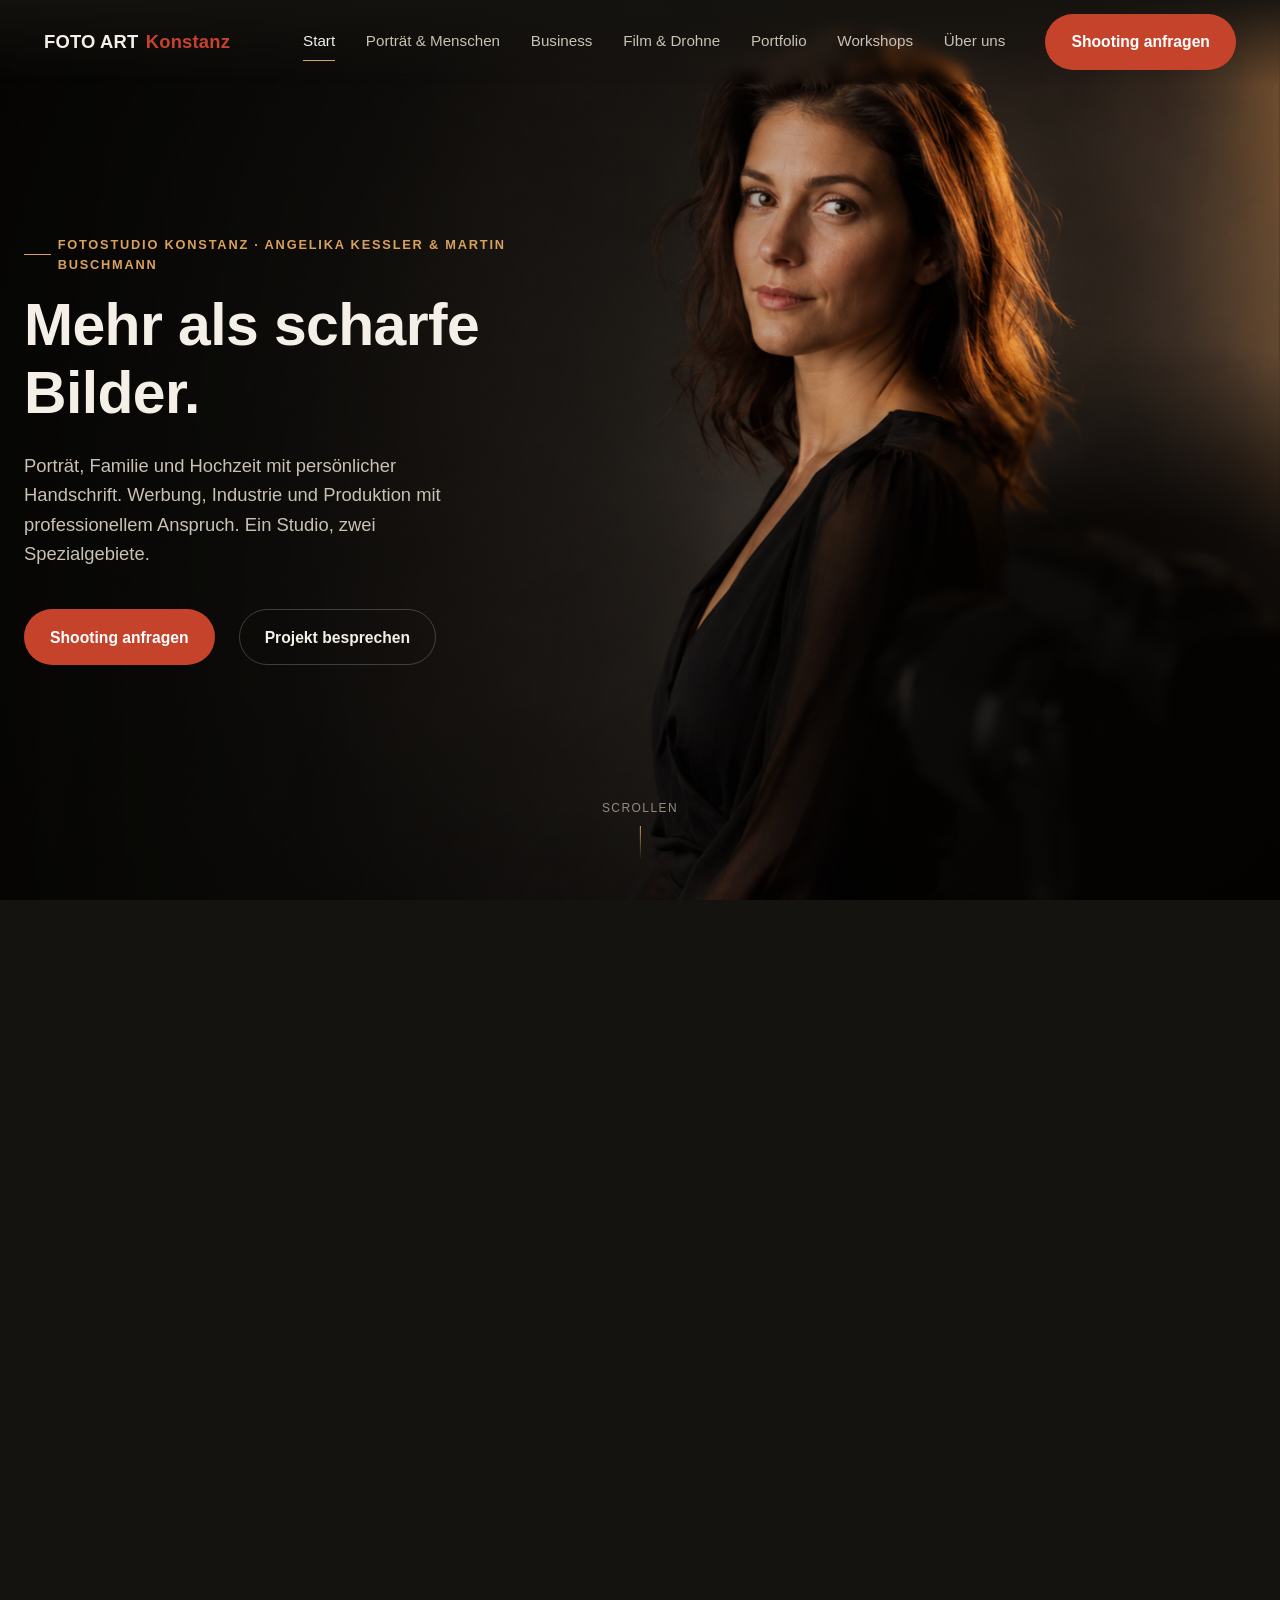
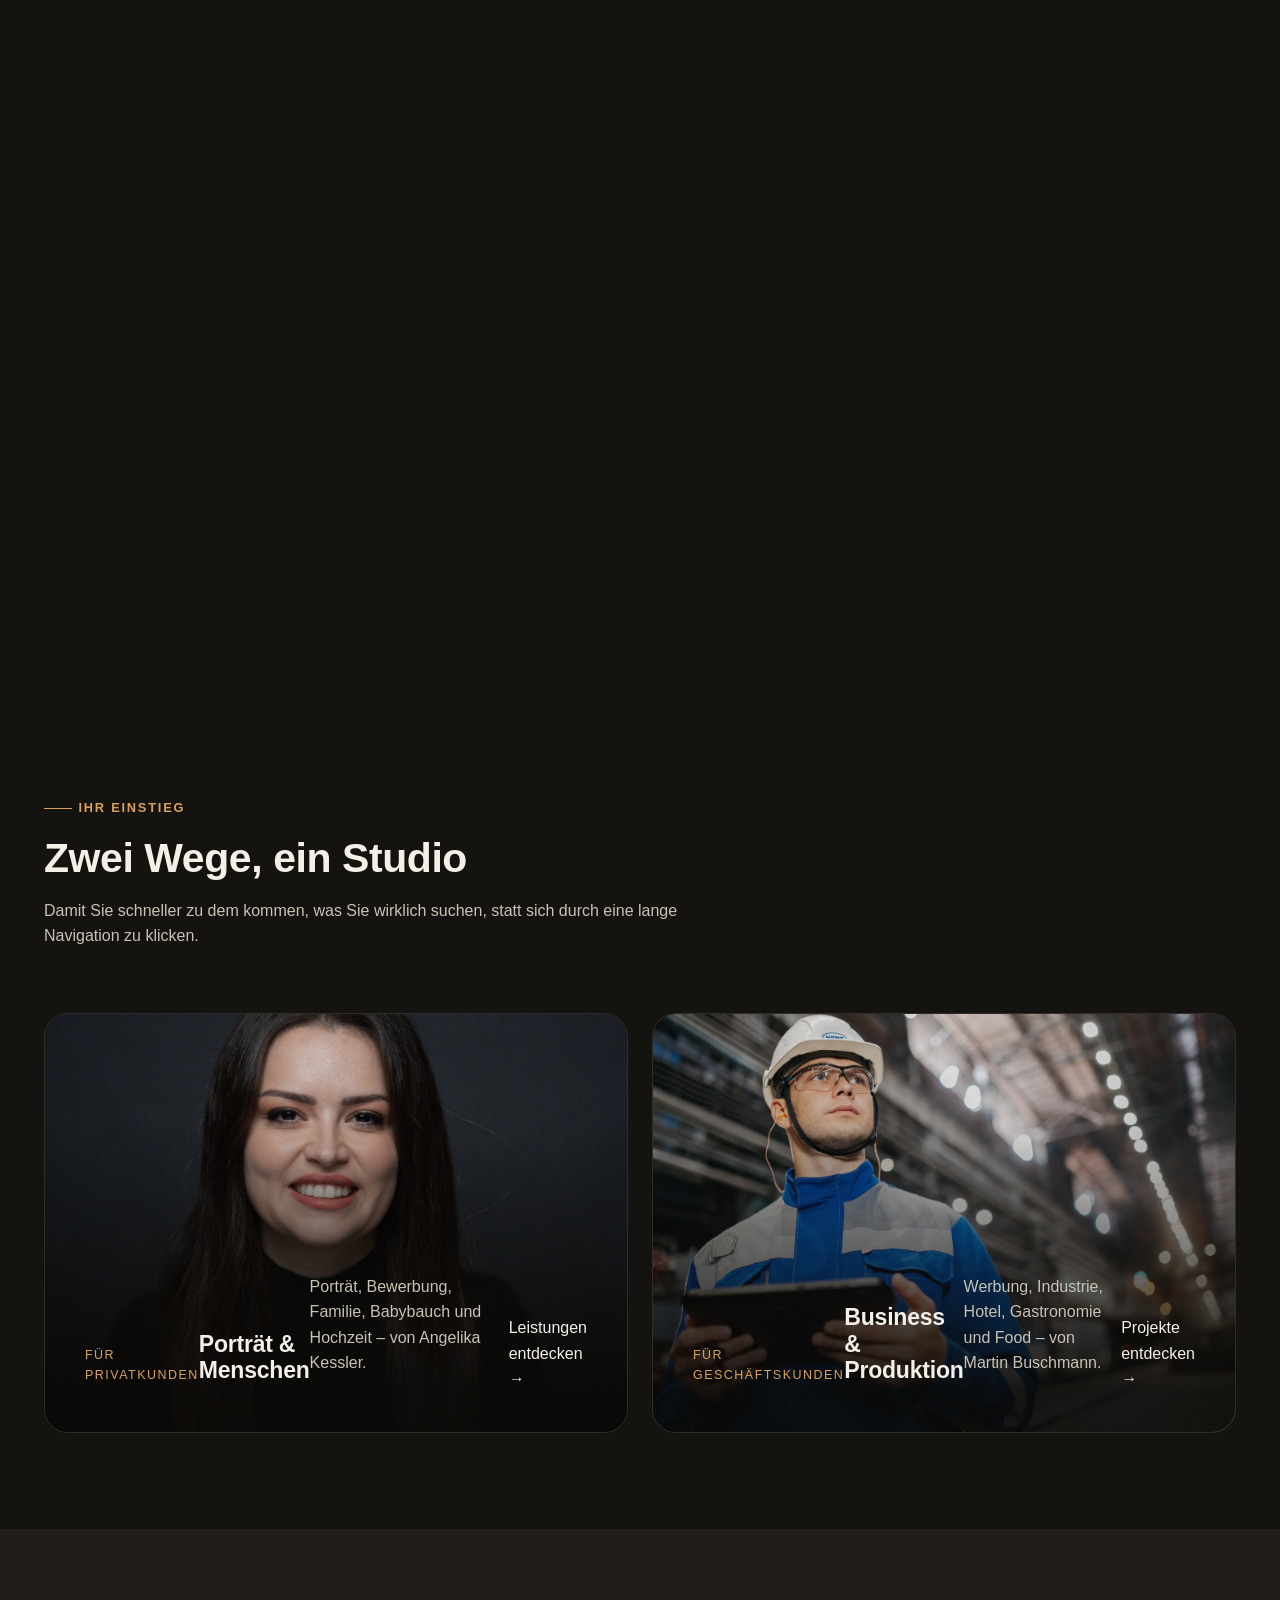
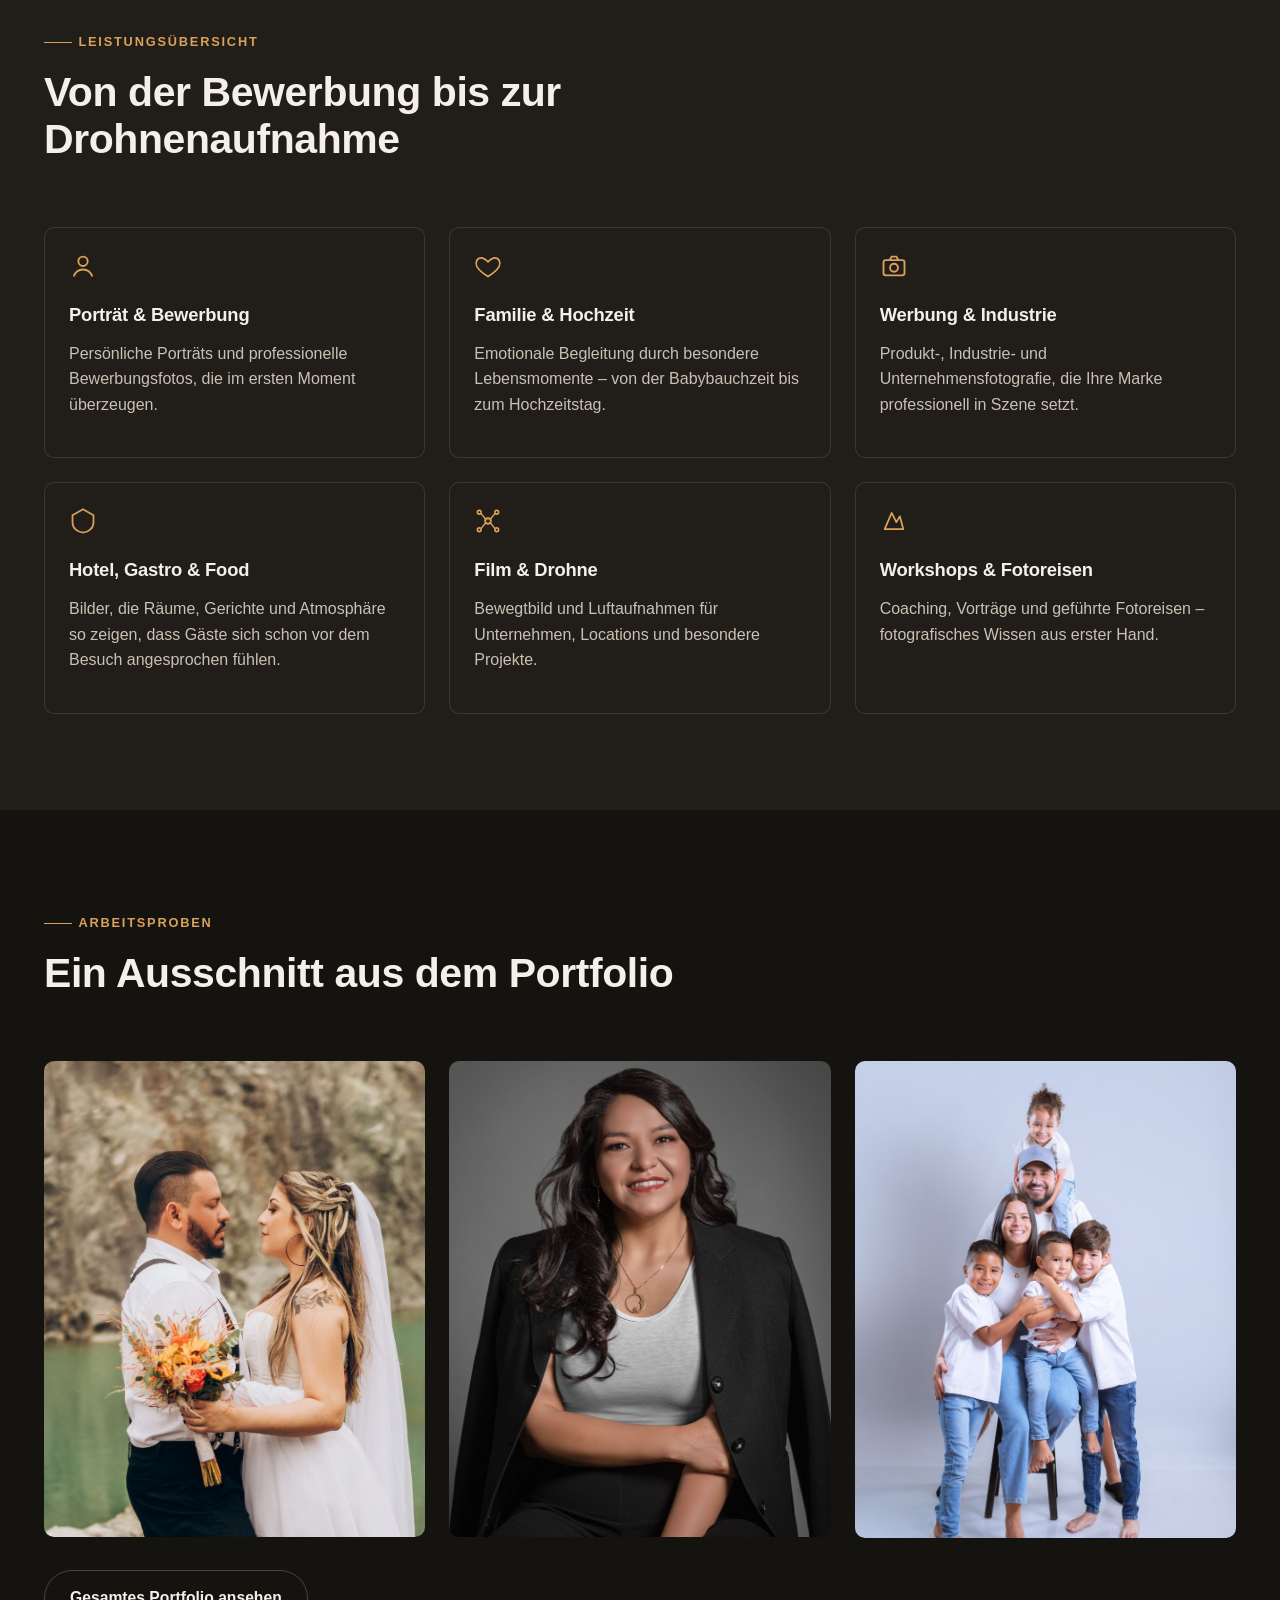
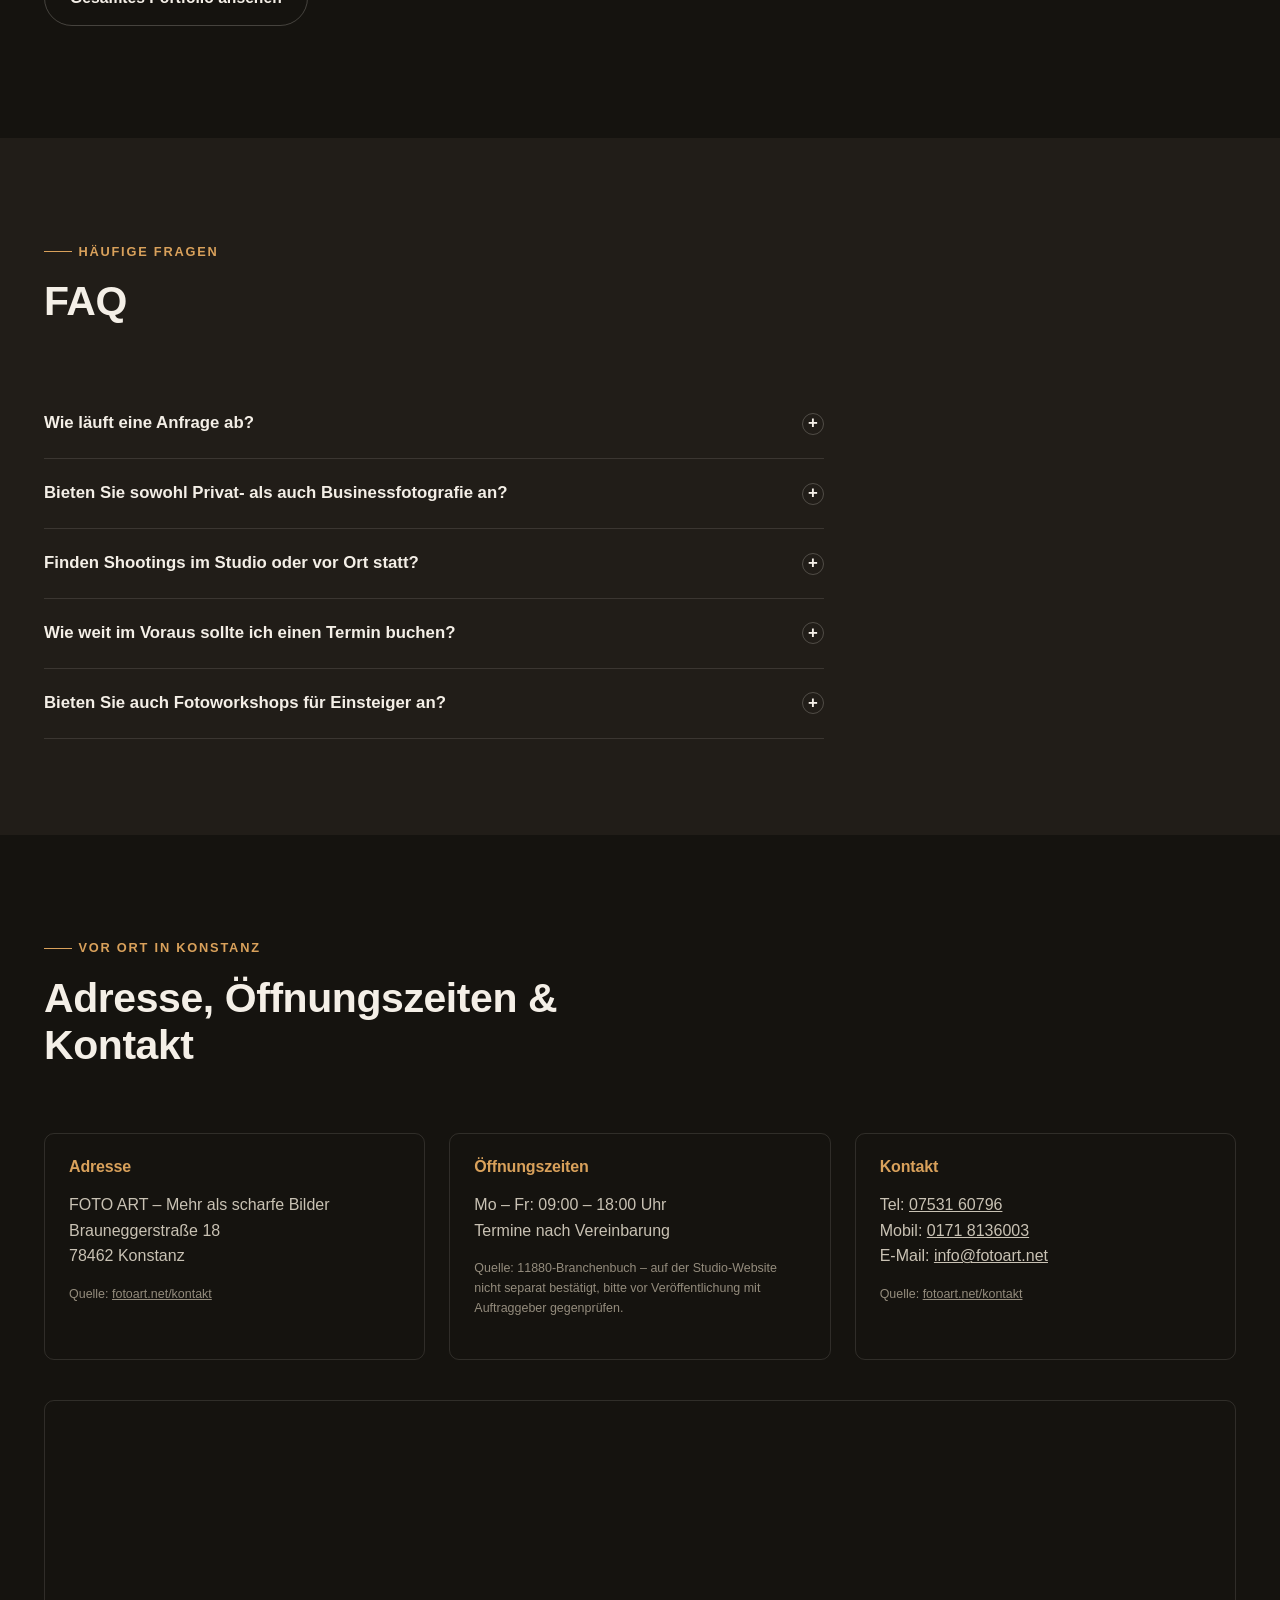
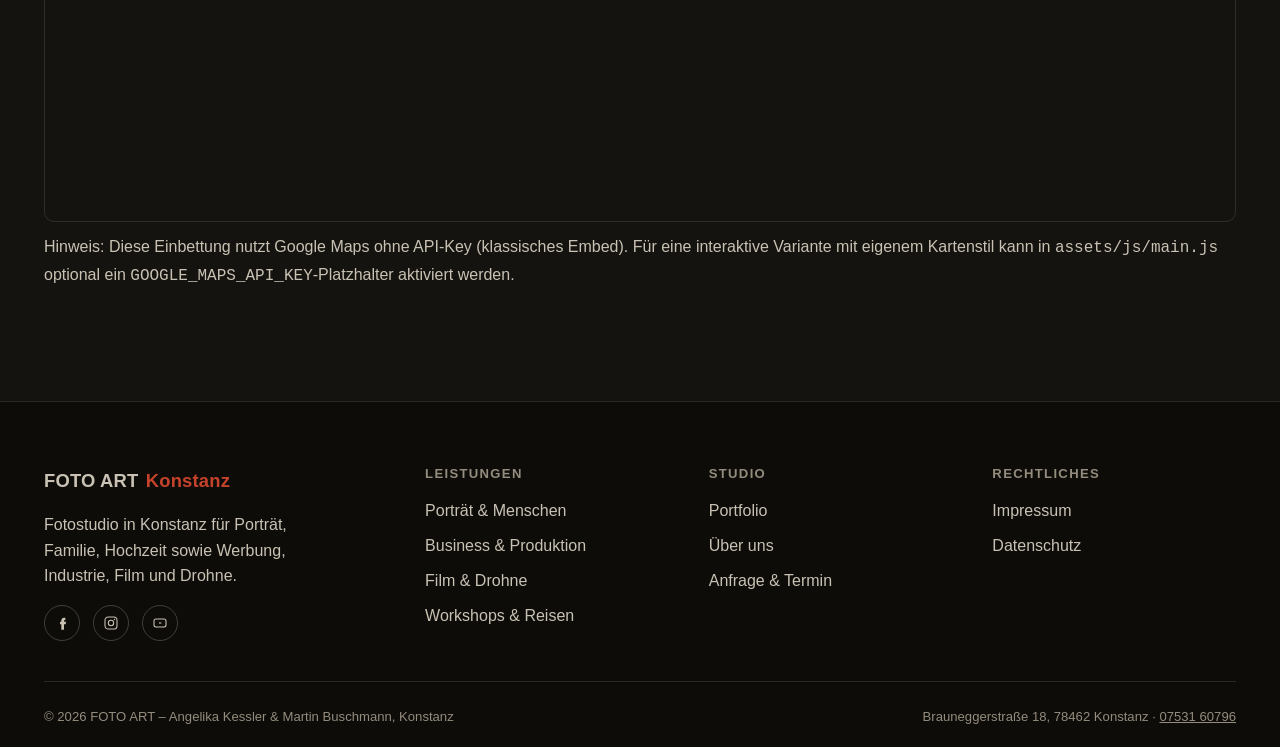
==== index.html @ 79c97d0a "Initial commit: FOTO ART Konstanz website Static site (index + 8 subpages) with an interactive 2.5D " ====
<!doctype html>
<html lang="de" class="no-js">
<head>
<meta charset="utf-8">
<title>FOTO ART Konstanz – Fotostudio für Porträt, Business & Hochzeit | Mehr als scharfe Bilder</title>
<meta name="description" content="Fotostudio in Konstanz: Porträt-, Bewerbungs-, Familien- und Hochzeitsfotografie sowie Werbe-, Industrie- und Foodfotografie, Film & Drohne. Von Angelika Kessler & Martin Buschmann.">
<meta name="viewport" content="width=device-width, initial-scale=1">
<link rel="canonical" href="https://foto-art-konstanz.aurora-innovations.de/">
<meta property="og:type" content="website">
<meta property="og:site_name" content="FOTO ART Konstanz">
<meta property="og:title" content="FOTO ART Konstanz – Mehr als scharfe Bilder">
<meta property="og:description" content="Fotostudio in Konstanz für Porträt, Familie, Hochzeit, Business, Industrie, Film & Drohne.">
<meta property="og:image" content="assets/img/hero-foto-art.png">
<meta property="og:locale" content="de_DE">
<meta name="theme-color" content="#15130f">
<link rel="stylesheet" href="assets/css/styles.css">
<script>
  if (matchMedia("(prefers-reduced-motion: reduce)").matches) {
    document.documentElement.classList.add("reduced-motion");
  }
</script>
</head>
<body>
<a class="skip-link" href="#main">Zum Inhalt springen</a>

<header class="site-header">
  <div class="container">
    <a class="logo" href="index.html" aria-label="FOTO ART Konstanz – Startseite">FOTO ART <span>Konstanz</span></a>
    <nav class="main-nav" id="main-nav" aria-label="Hauptnavigation">
      <ul>
        <li><a href="index.html" aria-current="page">Start</a></li>
        <li><a href="portraet-menschen.html">Porträt & Menschen</a></li>
        <li><a href="business-produktion.html">Business</a></li>
        <li><a href="film-drohne.html">Film & Drohne</a></li>
        <li><a href="portfolio.html">Portfolio</a></li>
        <li><a href="workshops-reisen.html">Workshops</a></li>
        <li><a href="ueber-uns.html">Über uns</a></li>
      </ul>
    </nav>
    <a class="btn btn-primary header-cta" href="anfrage.html">Shooting anfragen</a>
    <button class="nav-toggle" aria-expanded="false" aria-controls="main-nav" aria-label="Menü öffnen/schließen">
      <svg width="20" height="14" viewBox="0 0 20 14" fill="none" aria-hidden="true"><path d="M0 1H20M0 7H20M0 13H20" stroke="currentColor" stroke-width="1.6"/></svg>
    </button>
  </div>
</header>

<main id="main">

  <!-- ============================= HERO ============================= -->
  <div class="hero-wrapper" data-hero>
    <div class="hero-stage">
      <div class="hero-media">
        <div class="hero-media__bg" data-hero-bg role="img" aria-label="Porträtfotografie im Studio: eine Frau im warmen Streiflicht vor dunklem Hintergrund, im Vordergrund eine professionelle Kamera auf einem Kamerakran."></div>
        <div class="hero-media__camera" data-hero-camera aria-hidden="true"></div>
        <div class="hero-media__scrim" aria-hidden="true"></div>
        <div class="hero-media__vignette" aria-hidden="true"></div>
        <div class="hero-media__corner-shade" aria-hidden="true"></div>

        <div class="hero-lens" data-hero-lens aria-hidden="true" role="presentation">
          <div class="hero-lens__backdrop" data-hero-lens-backdrop></div>
          <div class="hero-lens__iris" data-hero-lens-iris></div>
          <div class="hero-lens__ring" data-hero-lens-ring></div>
          <div class="hero-lens__hud" data-hero-lens-hud>
            <svg viewBox="0 0 100 100" preserveAspectRatio="none">
              <path class="bracket" d="M6,18 L6,6 L18,6"/>
              <path class="bracket" d="M82,6 L94,6 L94,18"/>
              <path class="bracket" d="M6,82 L6,94 L18,94"/>
              <path class="bracket" d="M94,82 L94,94 L82,94"/>
              <circle class="crosshair" cx="50" cy="50" r="5"/>
              <path class="crosshair" d="M50,42 L50,46 M50,54 L50,58 M42,50 L46,50 M54,50 L58,50"/>
              <text x="10" y="90">AF · f/2.8 · 1/200s</text>
            </svg>
          </div>
        </div>
      </div>

      <a class="btn btn-ghost hero-skip" href="#leistungen">Animation überspringen</a>

      <div class="hero-content">
        <div class="hero-content__inner" data-hero-content>
          <p class="eyebrow">Fotostudio Konstanz · Angelika Kessler &amp; Martin Buschmann</p>
          <h1>Mehr als scharfe Bilder.</h1>
          <p class="lead">Porträt, Familie und Hochzeit mit persönlicher Handschrift. Werbung, Industrie und Produktion mit professionellem Anspruch. Ein Studio, zwei Spezialgebiete.</p>
          <div class="hero-actions">
            <a class="btn btn-primary" href="anfrage.html?leistung=portraet">Shooting anfragen</a>
            <a class="btn btn-ghost" href="business-produktion.html">Projekt besprechen</a>
          </div>
        </div>
      </div>

      <div class="hero-scroll-cue" data-hero-cue aria-hidden="true">
        <span>Scrollen</span>
        <span class="hero-scroll-cue__line"></span>
      </div>
    </div>
  </div>

  <!-- ======================== PATH SPLIT ======================== -->
  <section id="leistungen" aria-labelledby="leistungen-h">
    <div class="container">
      <div class="section-head">
        <p class="eyebrow">Ihr Einstieg</p>
        <h2 id="leistungen-h">Zwei Wege, ein Studio</h2>
        <p>Damit Sie schneller zu dem kommen, was Sie wirklich suchen, statt sich durch eine lange Navigation zu klicken.</p>
      </div>
      <div class="path-split">
        <a class="path-card" href="portraet-menschen.html">
          <img src="assets/img/portrait-frau.jpg" alt="Nahaufnahme eines professionellen Studioporträts einer Frau" loading="lazy" width="1600" height="1000">
          <span class="path-card__label">Für Privatkunden</span>
          <h3>Porträt &amp; Menschen</h3>
          <p>Porträt, Bewerbung, Familie, Babybauch und Hochzeit – von Angelika Kessler.</p>
          <span class="btn-underline">Leistungen entdecken →</span>
        </a>
        <a class="path-card" href="business-produktion.html">
          <img src="assets/img/industrie.jpg" alt="Industriefotografie: Mitarbeiter mit Tablet in einer Produktionshalle" loading="lazy" width="1600" height="1000">
          <span class="path-card__label">Für Geschäftskunden</span>
          <h3>Business &amp; Produktion</h3>
          <p>Werbung, Industrie, Hotel, Gastronomie und Food – von Martin Buschmann.</p>
          <span class="btn-underline">Projekte entdecken →</span>
        </a>
      </div>
    </div>
  </section>

  <!-- ======================== LEISTUNGEN GRID ======================== -->
  <section class="section-alt" aria-labelledby="uebersicht-h">
    <div class="container">
      <div class="section-head">
        <p class="eyebrow">Leistungsübersicht</p>
        <h2 id="uebersicht-h">Von der Bewerbung bis zur Drohnenaufnahme</h2>
      </div>
      <div class="grid-3">
        <article class="service-card">
          <div class="icon" aria-hidden="true">
            <svg width="28" height="28" viewBox="0 0 24 24" fill="none"><circle cx="12" cy="8" r="4" stroke="currentColor" stroke-width="1.6"/><path d="M4 21c1.5-4 4.5-6 8-6s6.5 2 8 6" stroke="currentColor" stroke-width="1.6"/></svg>
          </div>
          <h3>Porträt &amp; Bewerbung</h3>
          <p>Persönliche Porträts und professionelle Bewerbungsfotos, die im ersten Moment überzeugen.</p>
        </article>
        <article class="service-card">
          <div class="icon" aria-hidden="true">
            <svg width="28" height="28" viewBox="0 0 24 24" fill="none"><path d="M12 21s-7-4.35-9.5-8.5C.7 8.6 2.8 5 6.2 5c2 0 3.3 1 5.8 3.4C14.5 6 15.8 5 17.8 5c3.4 0 5.5 3.6 3.7 7.5C19 16.65 12 21 12 21Z" stroke="currentColor" stroke-width="1.5"/></svg>
          </div>
          <h3>Familie &amp; Hochzeit</h3>
          <p>Emotionale Begleitung durch besondere Lebensmomente – von der Babybauchzeit bis zum Hochzeitstag.</p>
        </article>
        <article class="service-card">
          <div class="icon" aria-hidden="true">
            <svg width="28" height="28" viewBox="0 0 24 24" fill="none"><rect x="3" y="7" width="18" height="13" rx="2" stroke="currentColor" stroke-width="1.6"/><path d="M8 7 10 4h4l2 3" stroke="currentColor" stroke-width="1.6"/><circle cx="12" cy="13.5" r="3.4" stroke="currentColor" stroke-width="1.6"/></svg>
          </div>
          <h3>Werbung &amp; Industrie</h3>
          <p>Produkt-, Industrie- und Unternehmensfotografie, die Ihre Marke professionell in Szene setzt.</p>
        </article>
        <article class="service-card">
          <div class="icon" aria-hidden="true">
            <svg width="28" height="28" viewBox="0 0 24 24" fill="none"><path d="M12 2 3 7v6c0 5 4 8.5 9 9 5-.5 9-4 9-9V7l-9-5Z" stroke="currentColor" stroke-width="1.5"/></svg>
          </div>
          <h3>Hotel, Gastro &amp; Food</h3>
          <p>Bilder, die Räume, Gerichte und Atmosphäre so zeigen, dass Gäste sich schon vor dem Besuch angesprochen fühlen.</p>
        </article>
        <article class="service-card">
          <div class="icon" aria-hidden="true">
            <svg width="28" height="28" viewBox="0 0 24 24" fill="none"><circle cx="12" cy="12" r="2.4" stroke="currentColor" stroke-width="1.6"/><circle cx="4.5" cy="4.5" r="1.6" stroke="currentColor" stroke-width="1.4"/><circle cx="19.5" cy="4.5" r="1.6" stroke="currentColor" stroke-width="1.4"/><circle cx="4.5" cy="19.5" r="1.6" stroke="currentColor" stroke-width="1.4"/><circle cx="19.5" cy="19.5" r="1.6" stroke="currentColor" stroke-width="1.4"/><path d="M6 5.5 10 10.5M18 5.5 14 10.5M6 18.5 10 13.5M18 18.5 14 13.5" stroke="currentColor" stroke-width="1.2"/></svg>
          </div>
          <h3>Film &amp; Drohne</h3>
          <p>Bewegtbild und Luftaufnahmen für Unternehmen, Locations und besondere Projekte.</p>
        </article>
        <article class="service-card">
          <div class="icon" aria-hidden="true">
            <svg width="28" height="28" viewBox="0 0 24 24" fill="none"><path d="M4 19 10 5l4 8 3-5 3 11H4Z" stroke="currentColor" stroke-width="1.5" stroke-linejoin="round"/></svg>
          </div>
          <h3>Workshops &amp; Fotoreisen</h3>
          <p>Coaching, Vorträge und geführte Fotoreisen – fotografisches Wissen aus erster Hand.</p>
        </article>
      </div>
    </div>
  </section>

  <!-- ======================== PORTFOLIO TEASER ======================== -->
  <section aria-labelledby="portfolio-h">
    <div class="container">
      <div class="section-head">
        <p class="eyebrow">Arbeitsproben</p>
        <h2 id="portfolio-h">Ein Ausschnitt aus dem Portfolio</h2>
      </div>
      <div class="grid-3">
        <div class="media-frame"><img src="assets/img/hochzeit-bodensee.jpg" alt="Brautpaar in inniger Umarmung am Bodenseeufer" loading="lazy" width="1200" height="1500"></div>
        <div class="media-frame"><img src="assets/img/business-portrait.jpg" alt="Professionelles Business-Porträt einer lächelnden Frau" loading="lazy" width="1200" height="1500"></div>
        <div class="media-frame"><img src="assets/img/familie-studio.jpg" alt="Familienporträt mit sechs Personen im Fotostudio" loading="lazy" width="1200" height="1500"></div>
      </div>
      <p style="margin-top:2rem"><a class="btn btn-ghost" href="portfolio.html">Gesamtes Portfolio ansehen</a></p>
    </div>
  </section>

  <!-- ======================== FAQ ======================== -->
  <section class="section-alt" aria-labelledby="faq-h">
    <div class="container">
      <div class="section-head">
        <p class="eyebrow">Häufige Fragen</p>
        <h2 id="faq-h">FAQ</h2>
      </div>
      <div class="faq">
        <details>
          <summary>Wie läuft eine Anfrage ab?<span class="plus" aria-hidden="true">+</span></summary>
          <div class="faq-answer"><p>Sie senden uns über das <a href="anfrage.html">Anfrageformular</a> Leistungsart, Wunschtermin und Projektumfang. Wir melden uns anschließend telefonisch oder per E-Mail zur Terminabstimmung zurück.</p></div>
        </details>
        <details>
          <summary>Bieten Sie sowohl Privat- als auch Businessfotografie an?<span class="plus" aria-hidden="true">+</span></summary>
          <div class="faq-answer"><p>Ja. Angelika Kessler betreut Porträt-, Bewerbungs-, Familien- und Hochzeitsfotografie, Martin Buschmann Werbung, Industrie, Film, Drohne, Coaching und Fotoreisen.</p></div>
        </details>
        <details>
          <summary>Finden Shootings im Studio oder vor Ort statt?<span class="plus" aria-hidden="true">+</span></summary>
          <div class="faq-answer"><p>Beides ist möglich: im Fotostudio in der Konstanzer Altstadt oder – insbesondere bei Business-, Hotel-, Gastronomie- und Drohnenprojekten – direkt bei Ihnen vor Ort.</p></div>
        </details>
        <details>
          <summary>Wie weit im Voraus sollte ich einen Termin buchen?<span class="plus" aria-hidden="true">+</span></summary>
          <div class="faq-answer"><p>Das hängt von Leistungsart und Saison ab. Nutzen Sie am besten frühzeitig das Anfrageformular – die konkrete Terminverfügbarkeit klären wir direkt mit Ihnen.</p></div>
        </details>
        <details>
          <summary>Bieten Sie auch Fotoworkshops für Einsteiger an?<span class="plus" aria-hidden="true">+</span></summary>
          <div class="faq-answer"><p>Ja, neben Auftragsfotografie bieten wir Workshops, Coaching, Vorträge und Fotoreisen an. Details finden Sie auf der <a href="workshops-reisen.html">Workshops-&-Reisen-Seite</a>.</p></div>
        </details>
      </div>
    </div>
  </section>

  <!-- ======================== INFO / KONTAKT / KARTE ======================== -->
  <section aria-labelledby="kontakt-h">
    <div class="container">
      <div class="section-head">
        <p class="eyebrow">Vor Ort in Konstanz</p>
        <h2 id="kontakt-h">Adresse, Öffnungszeiten &amp; Kontakt</h2>
      </div>
      <div class="info-strip">
        <div class="info-card">
          <h3>Adresse</h3>
          <p class="mt-0">FOTO ART – Mehr als scharfe Bilder<br>Brauneggerstraße 18<br>78462 Konstanz</p>
          <p class="source-note">Quelle: <a href="https://www.fotoart.net/kontakt-fotoart.html">fotoart.net/kontakt</a></p>
        </div>
        <div class="info-card">
          <h3>Öffnungszeiten</h3>
          <p class="mt-0">Mo – Fr: 09:00 – 18:00 Uhr<br>Termine nach Vereinbarung</p>
          <p class="source-note">Quelle: 11880-Branchenbuch – auf der Studio-Website nicht separat bestätigt, bitte vor Veröffentlichung mit Auftraggeber gegenprüfen.</p>
        </div>
        <div class="info-card">
          <h3>Kontakt</h3>
          <p class="mt-0">Tel: <a href="tel:+497531608796">07531 60796</a><br>Mobil: <a href="tel:+491718136003">0171 8136003</a><br>E-Mail: <a href="mailto:info@fotoart.net">info@fotoart.net</a></p>
          <p class="source-note">Quelle: <a href="https://www.fotoart.net/kontakt-fotoart.html">fotoart.net/kontakt</a></p>
        </div>
      </div>
      <div class="map-embed">
        <iframe
          title="Standort FOTO ART Konstanz auf Google Maps"
          loading="lazy"
          referrerpolicy="no-referrer-when-downgrade"
          src="https://www.google.com/maps?q=Brauneggerstra%C3%9Fe+18,+78462+Konstanz&output=embed">
        </iframe>
      </div>
      <p class="source-note" style="margin-top:.75rem">Hinweis: Diese Einbettung nutzt Google Maps ohne API-Key (klassisches Embed). Für eine interaktive Variante mit eigenem Kartenstil kann in <code>assets/js/main.js</code> optional ein <code>GOOGLE_MAPS_API_KEY</code>-Platzhalter aktiviert werden.</p>
    </div>
  </section>

</main>

<footer class="site-footer">
  <div class="container">
    <div class="footer-grid">
      <div>
        <a class="logo" href="index.html">FOTO ART <span>Konstanz</span></a>
        <p style="margin-top:1rem;max-width:32ch">Fotostudio in Konstanz für Porträt, Familie, Hochzeit sowie Werbung, Industrie, Film und Drohne.</p>
        <div class="social-row">
          <a href="https://www.facebook.com/fotoartbuschmann/" aria-label="Facebook" rel="noopener">
            <svg width="16" height="16" viewBox="0 0 24 24" fill="none"><path d="M15 8h2V4h-2c-2.2 0-4 1.8-4 4v2H9v4h2v8h4v-8h2.6l.4-4H15V8Z" fill="currentColor"/></svg>
          </a>
          <a href="https://www.instagram.com/martin_buschmann" aria-label="Instagram" rel="noopener">
            <svg width="16" height="16" viewBox="0 0 24 24" fill="none"><rect x="3" y="3" width="18" height="18" rx="5" stroke="currentColor" stroke-width="1.6"/><circle cx="12" cy="12" r="4" stroke="currentColor" stroke-width="1.6"/><circle cx="17.2" cy="6.8" r="1" fill="currentColor"/></svg>
          </a>
          <a href="https://www.youtube.com/@FotoArtBuschmannKonstanz" aria-label="YouTube" rel="noopener">
            <svg width="16" height="16" viewBox="0 0 24 24" fill="none"><rect x="3" y="6" width="18" height="12" rx="3" stroke="currentColor" stroke-width="1.6"/><path d="M11 10.5 15 12l-4 1.5v-3Z" fill="currentColor"/></svg>
          </a>
        </div>
      </div>
      <div>
        <h4>Leistungen</h4>
        <ul>
          <li><a href="portraet-menschen.html">Porträt &amp; Menschen</a></li>
          <li><a href="business-produktion.html">Business &amp; Produktion</a></li>
          <li><a href="film-drohne.html">Film &amp; Drohne</a></li>
          <li><a href="workshops-reisen.html">Workshops &amp; Reisen</a></li>
        </ul>
      </div>
      <div>
        <h4>Studio</h4>
        <ul>
          <li><a href="portfolio.html">Portfolio</a></li>
          <li><a href="ueber-uns.html">Über uns</a></li>
          <li><a href="anfrage.html">Anfrage &amp; Termin</a></li>
        </ul>
      </div>
      <div>
        <h4>Rechtliches</h4>
        <ul>
          <li><a href="impressum.html">Impressum</a></li>
          <li><a href="datenschutz.html">Datenschutz</a></li>
        </ul>
      </div>
    </div>
    <div class="footer-bottom">
      <span>© <span id="year">2026</span> FOTO ART – Angelika Kessler &amp; Martin Buschmann, Konstanz</span>
      <span>Brauneggerstraße 18, 78462 Konstanz · <a href="tel:+497531608796">07531 60796</a></span>
    </div>
  </div>
</footer>

<script>document.getElementById("year").textContent = new Date().getFullYear();</script>
<script src="assets/js/main.js"></script>
<script src="assets/js/hero.js"></script>
</body>
</html>
---- assets/css/styles.css ----
/* ==========================================================================
   FOTO ART Konstanz — Design System
   Editorial, bildstark, dunkel. Siehe phase2_marke.md / phase3_strategie.md
   ========================================================================== */

:root {
  --c-bg: #15130f;
  --c-bg-alt: #211d18;
  --c-bg-alt-2: #2b241d;
  --c-fg: #f4efe7;
  --c-fg-muted: #c9c2b4;
  --c-fg-faint: #948c7d;
  --c-accent: #c6432b;
  --c-accent-light: #e0674c;
  --c-gold: #d9a15b;
  --c-border: rgba(244, 239, 231, 0.12);
  --c-border-strong: rgba(244, 239, 231, 0.22);

  --font-sans: -apple-system, BlinkMacSystemFont, "Segoe UI", Roboto,
    "Helvetica Neue", Arial, sans-serif;

  --container: 1240px;
  --space-1: 0.5rem;
  --space-2: 1rem;
  --space-3: 1.5rem;
  --space-4: 2.5rem;
  --space-5: 4rem;
  --space-6: 6rem;
  --space-7: 9rem;

  --radius-s: 4px;
  --radius-m: 10px;
  --radius-l: 24px;

  --ease-out: cubic-bezier(0.16, 1, 0.3, 1);
  --dur-fast: 200ms;
  --dur-med: 550ms;

  --header-h: 84px;
  color-scheme: dark;
}

/* ---------- Reset ---------- */
*,
*::before,
*::after {
  box-sizing: border-box;
}

html {
  scroll-behavior: smooth;
}

body {
  margin: 0;
  background: var(--c-bg);
  color: var(--c-fg);
  font-family: var(--font-sans);
  font-size: 1rem;
  line-height: 1.6;
  -webkit-font-smoothing: antialiased;
  overflow-x: hidden;
}

img {
  max-width: 100%;
  display: block;
}

a {
  color: inherit;
}

h1, h2, h3, h4 {
  font-weight: 600;
  line-height: 1.15;
  letter-spacing: -0.01em;
  margin: 0 0 var(--space-2);
}

h1 { font-size: clamp(2.4rem, 4.6vw, 4.4rem); font-weight: 700; }
h2 { font-size: clamp(1.9rem, 3.2vw, 2.8rem); }
h3 { font-size: clamp(1.3rem, 1.8vw, 1.6rem); }

p { margin: 0 0 var(--space-2); color: var(--c-fg-muted); }

.eyebrow {
  display: inline-flex;
  align-items: center;
  gap: 0.5em;
  font-size: 0.8rem;
  letter-spacing: 0.14em;
  text-transform: uppercase;
  color: var(--c-gold);
  font-weight: 600;
  margin-bottom: var(--space-2);
}

.eyebrow::before {
  content: "";
  width: 28px;
  height: 1px;
  background: var(--c-gold);
}

.container {
  width: 100%;
  max-width: var(--container);
  margin-inline: auto;
  padding-inline: var(--space-3);
}

section {
  padding-block: var(--space-6);
}

.section-alt { background: var(--c-bg-alt); }

.visually-hidden {
  position: absolute;
  width: 1px;
  height: 1px;
  overflow: hidden;
  clip: rect(0 0 0 0);
  clip-path: inset(50%);
  white-space: nowrap;
}

/* Skip link — accessibility */
.skip-link {
  position: absolute;
  top: -100%;
  left: var(--space-2);
  z-index: 1000;
  background: var(--c-accent);
  color: #fff;
  padding: 0.75em 1.25em;
  border-radius: var(--radius-s);
  transition: top var(--dur-fast) var(--ease-out);
}

.skip-link:focus {
  top: var(--space-2);
}

:focus-visible {
  outline: 2px solid var(--c-gold);
  outline-offset: 3px;
}

/* ---------- Buttons ---------- */
.btn {
  --btn-line: 0%;
  position: relative;
  display: inline-flex;
  align-items: center;
  gap: 0.6em;
  padding: 0.95em 1.6em;
  border-radius: 999px;
  font-weight: 600;
  font-size: 0.98rem;
  text-decoration: none;
  border: 1px solid transparent;
  cursor: pointer;
  transition: transform var(--dur-fast) var(--ease-out),
    background var(--dur-fast) var(--ease-out),
    border-color var(--dur-fast) var(--ease-out);
}

.btn:hover { transform: translateY(-2px); }

.btn-primary {
  background: var(--c-accent);
  color: #fff;
}
.btn-primary:hover { background: var(--c-accent-light); }

.btn-ghost {
  background: transparent;
  border-color: var(--c-border-strong);
  color: var(--c-fg);
}
.btn-ghost:hover { border-color: var(--c-gold); }

.btn-link {
  padding: 0;
  border-radius: 0;
  background: none;
  color: var(--c-fg);
  border-bottom: 1px solid var(--c-border-strong);
}

.btn-link .arrow { transition: transform var(--dur-fast) var(--ease-out); }
.btn-link:hover .arrow,
.btn-link:focus-visible .arrow { transform: translateX(4px); }

.btn-underline {
  position: relative;
  display: inline-block;
}
.btn-underline::after {
  content: "";
  position: absolute;
  left: 0; bottom: -4px;
  height: 2px;
  width: 100%;
  background: var(--c-accent);
  transform: scaleX(0);
  transform-origin: left;
  transition: transform 220ms var(--ease-out);
}
.btn-underline:hover::after,
.btn-underline:focus-visible::after { transform: scaleX(1); }

/* ==========================================================================
   Header / Navigation
   Logo strikt links, Nav-Punkte einzeilig mit gleichmäßigem Abstand
   ========================================================================== */

.site-header {
  position: fixed;
  inset-inline: 0;
  top: 0;
  z-index: 500;
  height: var(--header-h);
  display: flex;
  align-items: center;
  background: linear-gradient(to bottom, rgba(21, 19, 15, 0.92), rgba(21, 19, 15, 0));
  backdrop-filter: blur(6px);
  transition: background var(--dur-fast) var(--ease-out);
}

.site-header.is-scrolled {
  background: rgba(21, 19, 15, 0.92);
  border-bottom: 1px solid var(--c-border);
}

.site-header .container {
  display: flex;
  align-items: center;
  justify-content: space-between;
  gap: var(--space-4);
}

.logo {
  flex: 0 0 auto;
  display: inline-flex;
  align-items: baseline;
  gap: 0.4em;
  font-size: 1.15rem;
  font-weight: 700;
  letter-spacing: 0.01em;
  text-decoration: none;
  color: var(--c-fg);
  white-space: nowrap;
}

.logo span {
  color: var(--c-accent);
}

.main-nav {
  flex: 1 1 auto;
  min-width: 0;
}

.main-nav ul {
  display: flex;
  justify-content: flex-end;
  align-items: center;
  gap: clamp(1rem, 2.4vw, 2.4rem);
  list-style: none;
  margin: 0;
  padding: 0;
}

.main-nav a {
  display: inline-block;
  white-space: nowrap;
  font-size: 0.95rem;
  font-weight: 500;
  text-decoration: none;
  color: var(--c-fg-muted);
  padding-block: 0.4em;
  border-bottom: 1px solid transparent;
  transition: color var(--dur-fast), border-color var(--dur-fast);
}

.main-nav a:hover,
.main-nav a[aria-current="page"] {
  color: var(--c-fg);
  border-color: var(--c-gold);
}

.header-cta {
  flex: 0 0 auto;
}

.nav-toggle {
  display: none;
  flex: 0 0 auto;
  background: none;
  border: 1px solid var(--c-border-strong);
  border-radius: var(--radius-s);
  color: var(--c-fg);
  width: 42px;
  height: 38px;
  align-items: center;
  justify-content: center;
  cursor: pointer;
}

@media (max-width: 900px) {
  .main-nav {
    position: fixed;
    top: var(--header-h);
    left: 0;
    right: 0;
    height: calc(100vh - var(--header-h));
    background: var(--c-bg);
    padding: var(--space-4) var(--space-3);
    transform: translateY(-8px);
    opacity: 0;
    pointer-events: none;
    transition: opacity var(--dur-fast) var(--ease-out), transform var(--dur-fast) var(--ease-out);
    overflow-y: auto;
  }
  .main-nav.is-open {
    opacity: 1;
    transform: translateY(0);
    pointer-events: auto;
  }
  .main-nav ul {
    flex-direction: column;
    align-items: flex-start;
    gap: var(--space-3);
  }
  .main-nav a { font-size: 1.15rem; }
  .nav-toggle { display: inline-flex; }
  .header-cta { display: none; }
}

/* ==========================================================================
   Hero
   ========================================================================== */

.hero-wrapper {
  position: relative;
}

.hero-stage {
  position: sticky;
  top: 0;
  height: 100vh;
  min-height: 560px;
  overflow: hidden;
  background: var(--c-bg);
}

.hero-media {
  position: absolute;
  inset: 0;
  overflow: hidden;
}

.hero-media__bg,
.hero-media__camera {
  position: absolute;
  inset: 0;
  width: 100%;
  height: 100%;
  background-image: url("../img/hero-foto-art.png");
  background-size: cover;
  background-position: 78% center;
  will-change: transform;
}

.hero-media__bg {
  transform: scale(1.03);
  opacity: 0;
  transition: opacity 900ms var(--ease-out);
  filter: brightness(0.98);
}

.hero-media__bg.is-loaded {
  opacity: 1;
}

.hero-media__camera {
  clip-path: polygon(74% 46%, 100% 40%, 100% 100%, 68% 100%, 66% 62%);
  filter: blur(1.5px);
}

.hero-media__scrim {
  position: absolute;
  inset: 0;
  background: linear-gradient(
    100deg,
    rgba(10, 9, 7, 0.94) 0%,
    rgba(10, 9, 7, 0.72) 30%,
    rgba(10, 9, 7, 0.18) 56%,
    rgba(10, 9, 7, 0.05) 72%
  );
}

.hero-media__vignette {
  position: absolute;
  inset: 0;
  background: radial-gradient(circle at 78% 55%, transparent 55%, rgba(0,0,0,0.55) 100%);
  pointer-events: none;
}

/* Dauerhafte, dezente Abdunkelung genau über der Kamera-Ecke: nachdem die
   Vordergrund-Kamera weggehoben wurde, bleibt hier keine deutlich erkennbare
   statische Kamera-Silhouette stehen, sondern ruhiges dunkles Bokeh. */
.hero-media__corner-shade {
  position: absolute;
  inset: 0;
  background: radial-gradient(ellipse 50% 62% at 88% 82%, rgba(4, 3, 2, 0.95) 0%, rgba(4, 3, 2, 0.8) 40%, rgba(4, 3, 2, 0) 72%);
  pointer-events: none;
}

/* Lens iris reveal */
.hero-lens {
  position: absolute;
  inset: 0;
  pointer-events: none;
  opacity: 0;
}

/* Volle Bühnenfläche, pixelgleich mit .hero-media__bg — nur per clip-path als
   Kreis freigelegt, damit Bildausschnitt und -maßstab nahtlos zum Hintergrund
   passen (kein Zoom/Qualitätsverlust, sondern ein "Loch" durch die Abdunkelung). */
.hero-lens__iris {
  position: absolute;
  inset: 0;
  background-image:
    radial-gradient(ellipse 50% 62% at 88% 82%, rgba(4, 3, 2, 0.95) 0%, rgba(4, 3, 2, 0.8) 40%, rgba(4, 3, 2, 0) 72%),
    url("../img/hero-foto-art.png");
  background-size: auto, cover;
  background-position: 0 0, 78% center;
  filter: brightness(1.1) contrast(1.05) saturate(1.05);
  clip-path: circle(0px at 86% 66%);
}

/* Rein dekorativer Ring am Rand der Iris-Öffnung */
.hero-lens__ring {
  position: absolute;
  border-radius: 50%;
  border: 1px solid rgba(217, 161, 91, 0.6);
  box-shadow: 0 0 40px 8px rgba(0, 0, 0, 0.5);
}

.hero-lens__hud {
  position: absolute;
  opacity: 0;
}

.hero-lens__hud svg { width: 100%; height: 100%; display: block; overflow: visible; }
.hero-lens__hud text {
  font-family: var(--font-sans);
  font-size: 3.6px;
  letter-spacing: 0.05em;
  fill: var(--c-gold);
}
.hero-lens__hud .bracket {
  fill: none;
  stroke: var(--c-gold);
  stroke-width: 0.6;
  stroke-linecap: round;
}
.hero-lens__hud .crosshair {
  fill: none;
  stroke: rgba(244, 239, 231, 0.55);
  stroke-width: 0.35;
}

.hero-lens__backdrop {
  position: absolute;
  inset: 0;
  background: #070605;
  opacity: 0;
}

/* Content */
.hero-content {
  position: relative;
  z-index: 5;
  height: 100%;
  display: flex;
  align-items: center;
}

.hero-content__inner {
  max-width: 620px;
  padding-inline: var(--space-3);
  transform: translateY(0);
  opacity: 1;
  transition: opacity 300ms var(--ease-out), transform 300ms var(--ease-out);
}

.hero-content__inner.is-hidden {
  opacity: 0;
  transform: translateY(10px);
}

.hero-content h1 {
  margin-bottom: var(--space-3);
}

.hero-content p.lead {
  font-size: 1.15rem;
  color: var(--c-fg-muted);
  max-width: 46ch;
}

.hero-actions {
  display: flex;
  flex-wrap: wrap;
  gap: var(--space-3);
  margin-top: var(--space-4);
}

.hero-scroll-cue {
  position: absolute;
  bottom: var(--space-4);
  left: 50%;
  transform: translateX(-50%);
  display: flex;
  flex-direction: column;
  align-items: center;
  gap: 0.5rem;
  font-size: 0.75rem;
  letter-spacing: 0.12em;
  text-transform: uppercase;
  color: var(--c-fg-faint);
  z-index: 5;
}

.hero-scroll-cue__line {
  width: 1px;
  height: 34px;
  background: linear-gradient(to bottom, var(--c-gold), transparent);
  animation: hero-cue-pulse 1.8s ease-in-out infinite;
}

@keyframes hero-cue-pulse {
  0%, 100% { opacity: 0.3; transform: scaleY(0.7); }
  50% { opacity: 1; transform: scaleY(1); }
}

.hero-skip {
  position: absolute;
  z-index: 30;
  top: calc(var(--header-h) + var(--space-2));
  right: var(--space-3);
  opacity: 0;
  pointer-events: none;
  transition: opacity var(--dur-fast);
}
.hero-skip:focus {
  opacity: 1;
  pointer-events: auto;
}

.hero-fallback-note {
  display: none;
}

/* No-JS / reduced motion fallback: static hero */
.no-js .hero-stage,
.reduced-motion .hero-stage {
  position: relative;
  height: auto;
  min-height: 88vh;
}
.no-js .hero-media__camera,
.no-js .hero-lens,
.reduced-motion .hero-media__camera,
.reduced-motion .hero-lens {
  display: none;
}
.no-js .hero-media__bg,
.reduced-motion .hero-media__bg {
  opacity: 1;
  transform: none;
  position: relative;
  min-height: 88vh;
}

/* ==========================================================================
   Path split (Porträt / Business)
   ========================================================================== */

.path-split {
  display: grid;
  grid-template-columns: 1fr 1fr;
  gap: var(--space-3);
}

.path-card {
  position: relative;
  isolation: isolate;
  min-height: 420px;
  border-radius: var(--radius-l);
  overflow: hidden;
  display: flex;
  align-items: flex-end;
  padding: var(--space-4);
  text-decoration: none;
  color: var(--c-fg);
  background-size: cover;
  background-position: center;
  border: 1px solid var(--c-border);
}

.path-card::before {
  content: "";
  position: absolute;
  inset: 0;
  z-index: -1;
  background: linear-gradient(to top, rgba(10,9,7,0.92) 10%, rgba(10,9,7,0.15) 75%);
  transition: background var(--dur-med) var(--ease-out);
}

.path-card img {
  position: absolute;
  inset: 0;
  z-index: -2;
  width: 100%;
  height: 100%;
  object-fit: cover;
  transform: scale(1.02);
  transition: transform 700ms var(--ease-out);
}

.path-card:hover img { transform: scale(1.08); }

.path-card__label {
  display: inline-flex;
  align-items: center;
  gap: 0.5em;
  font-size: 0.78rem;
  text-transform: uppercase;
  letter-spacing: 0.12em;
  color: var(--c-gold);
  margin-bottom: 0.5em;
}

.path-card h3 { margin-bottom: 0.35em; }
.path-card p { color: var(--c-fg-muted); margin-bottom: 1em; max-width: 34ch; }

@media (max-width: 760px) {
  .path-split { grid-template-columns: 1fr; }
}

/* ==========================================================================
   Grids / Cards
   ========================================================================== */

.section-head {
  max-width: 640px;
  margin-bottom: var(--space-5);
}

.grid-3 {
  display: grid;
  grid-template-columns: repeat(3, 1fr);
  gap: var(--space-3);
}

.grid-2 {
  display: grid;
  grid-template-columns: 1fr 1fr;
  gap: var(--space-4);
}

@media (max-width: 860px) {
  .grid-3 { grid-template-columns: repeat(2, 1fr); }
  .grid-2 { grid-template-columns: 1fr; }
}
@media (max-width: 560px) {
  .grid-3 { grid-template-columns: 1fr; }
}

.service-card {
  border: 1px solid var(--c-border);
  border-radius: var(--radius-m);
  padding: var(--space-3);
  background: var(--c-bg-alt);
  transition: border-color var(--dur-fast), transform var(--dur-fast);
}
.service-card:hover { border-color: var(--c-border-strong); transform: translateY(-3px); }
.service-card h3 { font-size: 1.15rem; }
.service-card .icon { color: var(--c-gold); margin-bottom: var(--space-2); }

.media-frame {
  border-radius: var(--radius-m);
  overflow: hidden;
  aspect-ratio: 4 / 5;
}
.media-frame img { width: 100%; height: 100%; object-fit: cover; }
.media-frame.landscape { aspect-ratio: 16 / 10; }

/* ==========================================================================
   Portfolio filter
   ========================================================================== */

.filter-bar {
  display: flex;
  flex-wrap: wrap;
  gap: 0.6rem;
  margin-bottom: var(--space-4);
}

.filter-btn {
  padding: 0.55em 1.1em;
  border-radius: 999px;
  border: 1px solid var(--c-border-strong);
  background: transparent;
  color: var(--c-fg-muted);
  font-size: 0.88rem;
  cursor: pointer;
  transition: all var(--dur-fast);
}
.filter-btn[aria-pressed="true"] {
  background: var(--c-accent);
  border-color: var(--c-accent);
  color: #fff;
}

.portfolio-grid {
  display: grid;
  grid-template-columns: repeat(3, 1fr);
  gap: var(--space-2);
}
@media (max-width: 860px) { .portfolio-grid { grid-template-columns: repeat(2, 1fr); } }
@media (max-width: 560px) { .portfolio-grid { grid-template-columns: 1fr; } }

.portfolio-item {
  border-radius: var(--radius-m);
  overflow: hidden;
  position: relative;
}
.portfolio-item img {
  width: 100%; height: 100%; object-fit: cover; aspect-ratio: 4/5;
  transition: transform 600ms var(--ease-out);
}
.portfolio-item:hover img { transform: scale(1.06); }
.portfolio-item figcaption {
  position: absolute; left: 0; right: 0; bottom: 0;
  padding: var(--space-2);
  font-size: 0.85rem;
  background: linear-gradient(to top, rgba(0,0,0,0.75), transparent);
}
.portfolio-item[hidden] { display: none; }

/* ==========================================================================
   FAQ
   ========================================================================== */

.faq {
  max-width: 780px;
}
.faq details {
  border-bottom: 1px solid var(--c-border);
  padding-block: var(--space-2);
}
.faq summary {
  cursor: pointer;
  list-style: none;
  display: flex;
  justify-content: space-between;
  align-items: center;
  gap: var(--space-2);
  font-weight: 600;
  font-size: 1.05rem;
  padding-block: 0.3em;
}
.faq summary::-webkit-details-marker { display: none; }
.faq summary .plus {
  flex: 0 0 auto;
  width: 22px; height: 22px;
  border-radius: 50%;
  border: 1px solid var(--c-border-strong);
  display: flex; align-items: center; justify-content: center;
  transition: transform var(--dur-fast);
}
.faq details[open] summary .plus { transform: rotate(45deg); }
.faq .faq-answer { padding-top: var(--space-1); padding-right: var(--space-4); }

/* ==========================================================================
   Info strip (Adresse/Öffnungszeiten/Kontakt) + Karte
   ========================================================================== */

.info-strip {
  display: grid;
  grid-template-columns: repeat(3, 1fr);
  gap: var(--space-3);
  margin-bottom: var(--space-4);
}
@media (max-width: 760px) { .info-strip { grid-template-columns: 1fr; } }

.info-card {
  border: 1px solid var(--c-border);
  border-radius: var(--radius-m);
  padding: var(--space-3);
}
.info-card h3 { font-size: 1rem; color: var(--c-gold); }
.info-card .source-note {
  font-size: 0.78rem;
  color: var(--c-fg-faint);
  margin-top: 0.5em;
}

.map-embed {
  border-radius: var(--radius-m);
  overflow: hidden;
  border: 1px solid var(--c-border);
}
.map-embed iframe {
  width: 100%;
  height: 420px;
  border: 0;
  display: block;
  filter: grayscale(0.4) invert(0.92) contrast(0.9);
}

/* ==========================================================================
   Forms (Anfrage)
   ========================================================================== */

.form-grid {
  display: grid;
  grid-template-columns: 1fr 1fr;
  gap: var(--space-3);
}
@media (max-width: 700px) { .form-grid { grid-template-columns: 1fr; } }

.field { display: flex; flex-direction: column; gap: 0.4em; }
.field.full { grid-column: 1 / -1; }
.field label { font-size: 0.9rem; font-weight: 600; }
.field .req { color: var(--c-accent); }

.field input,
.field select,
.field textarea {
  background: var(--c-bg-alt);
  border: 1px solid var(--c-border-strong);
  border-radius: var(--radius-s);
  color: var(--c-fg);
  padding: 0.8em 0.9em;
  font-family: inherit;
  font-size: 1rem;
}
.field textarea { resize: vertical; min-height: 120px; }
.field input:focus,
.field select:focus,
.field textarea:focus {
  border-color: var(--c-gold);
}

.calendly-placeholder {
  border: 1px dashed var(--c-border-strong);
  border-radius: var(--radius-m);
  padding: var(--space-4);
  text-align: center;
  color: var(--c-fg-faint);
  margin-block: var(--space-4);
}

/* ==========================================================================
   Legal notice banner
   ========================================================================== */

.draft-banner {
  background: rgba(198, 67, 43, 0.12);
  border: 1px solid rgba(198, 67, 43, 0.4);
  color: var(--c-fg);
  border-radius: var(--radius-m);
  padding: var(--space-2) var(--space-3);
  font-size: 0.92rem;
  margin-bottom: var(--space-4);
}
.draft-banner strong { color: var(--c-accent-light); }

/* ==========================================================================
   Footer
   ========================================================================== */

.site-footer {
  background: #0d0c09;
  border-top: 1px solid var(--c-border);
  padding-block: var(--space-5) var(--space-3);
}
.footer-grid {
  display: grid;
  grid-template-columns: 1.4fr 1fr 1fr 1fr;
  gap: var(--space-4);
  margin-bottom: var(--space-4);
}
@media (max-width: 800px) {
  .footer-grid { grid-template-columns: 1fr 1fr; }
}
@media (max-width: 500px) {
  .footer-grid { grid-template-columns: 1fr; }
}
.footer-grid h4 {
  font-size: 0.82rem;
  text-transform: uppercase;
  letter-spacing: 0.1em;
  color: var(--c-fg-faint);
  margin-bottom: var(--space-2);
}
.footer-grid ul { list-style: none; margin: 0; padding: 0; display: flex; flex-direction: column; gap: 0.6em; }
.footer-grid a { text-decoration: none; color: var(--c-fg-muted); }
.footer-grid a:hover { color: var(--c-fg); }

.footer-bottom {
  display: flex;
  justify-content: space-between;
  flex-wrap: wrap;
  gap: var(--space-2);
  padding-top: var(--space-3);
  border-top: 1px solid var(--c-border);
  font-size: 0.82rem;
  color: var(--c-fg-faint);
}

.social-row { display: flex; gap: 0.8em; }
.social-row a {
  width: 36px; height: 36px;
  border: 1px solid var(--c-border-strong);
  border-radius: 50%;
  display: flex; align-items: center; justify-content: center;
  text-decoration: none;
}
.social-row a:hover { border-color: var(--c-gold); }

/* ==========================================================================
   Page hero (Unterseiten)
   ========================================================================== */

.page-hero {
  padding-top: calc(var(--header-h) + var(--space-5));
  padding-bottom: var(--space-5);
  background: linear-gradient(180deg, var(--c-bg-alt), var(--c-bg));
}
.page-hero .eyebrow { margin-bottom: var(--space-2); }
.page-hero p.lead { max-width: 60ch; font-size: 1.1rem; }

/* Utility */
.mt-0 { margin-top: 0; }
.text-center { text-align: center; margin-inline: auto; }

/* ==========================================================================
   Reduced motion
   ========================================================================== */
@media (prefers-reduced-motion: reduce) {
  html { scroll-behavior: auto; }
  * { animation-duration: 0.001ms !important; animation-iteration-count: 1 !important; transition-duration: 0.001ms !important; }
}
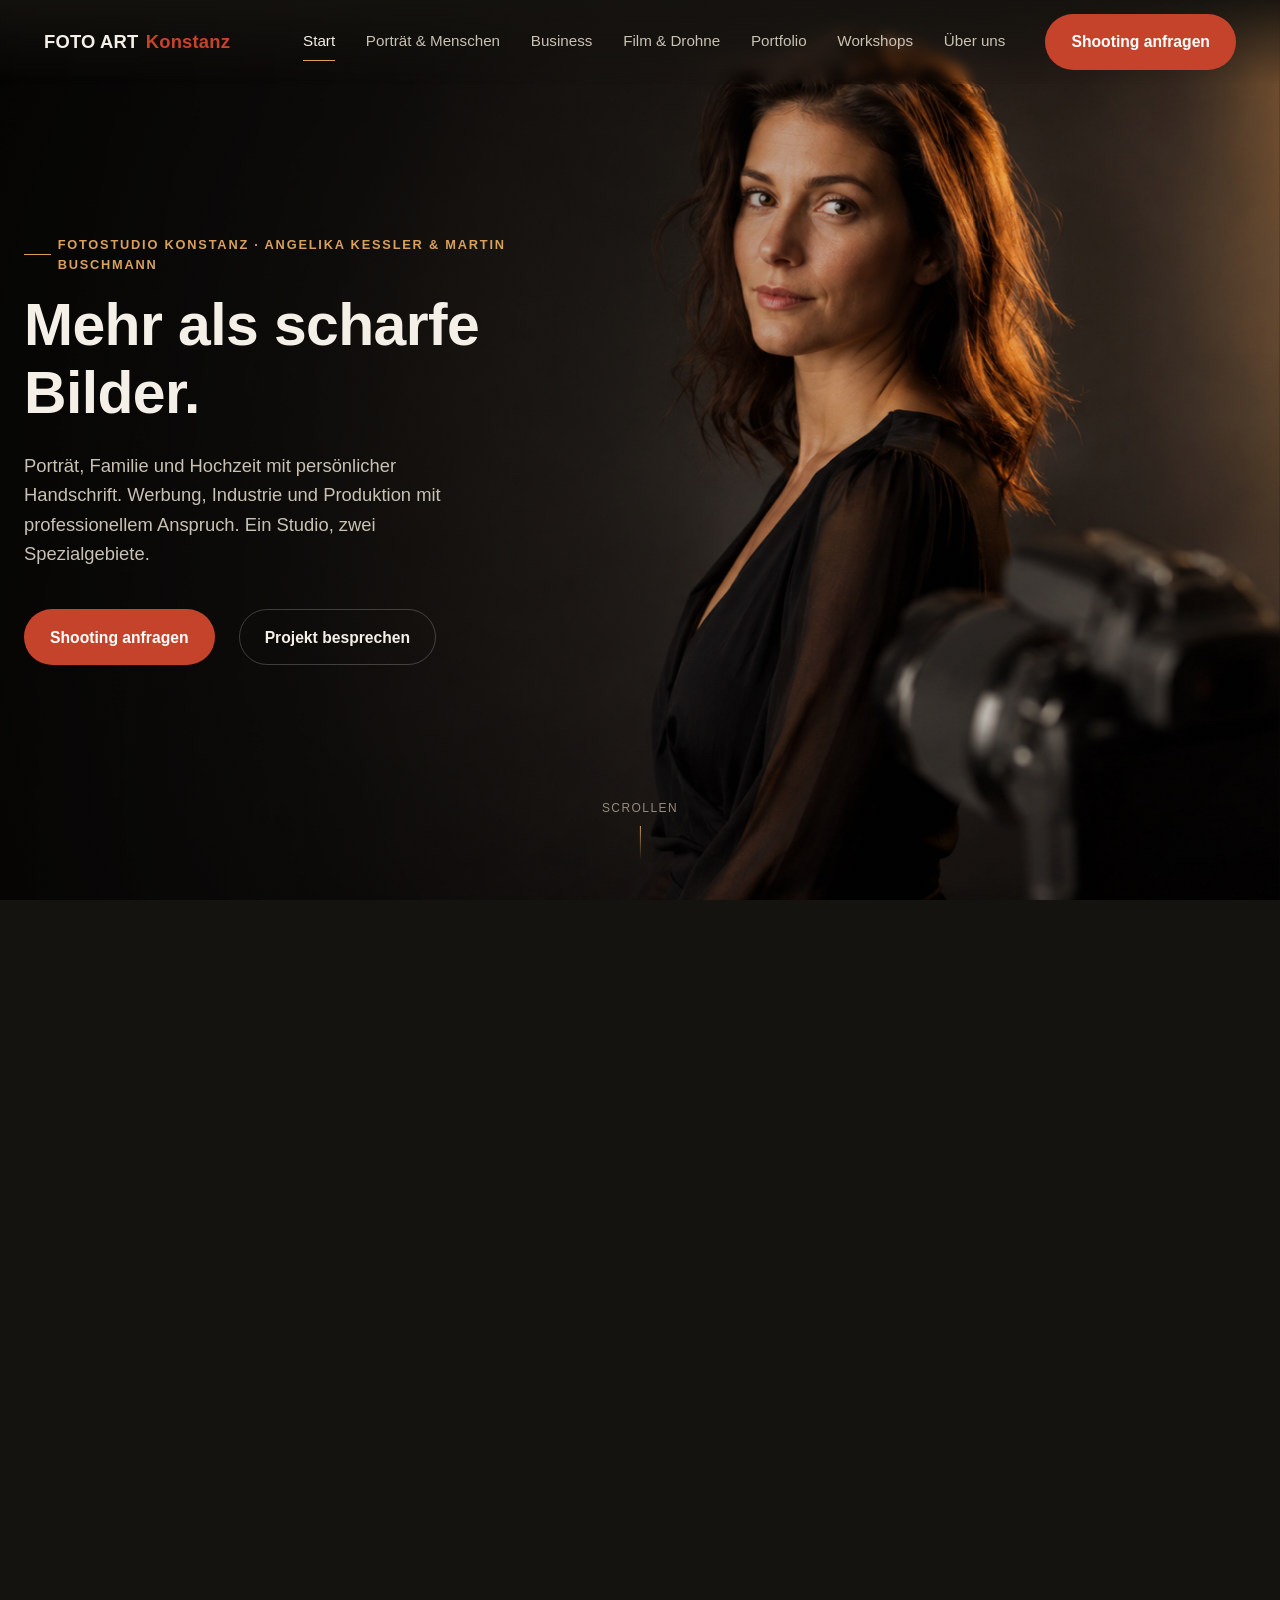
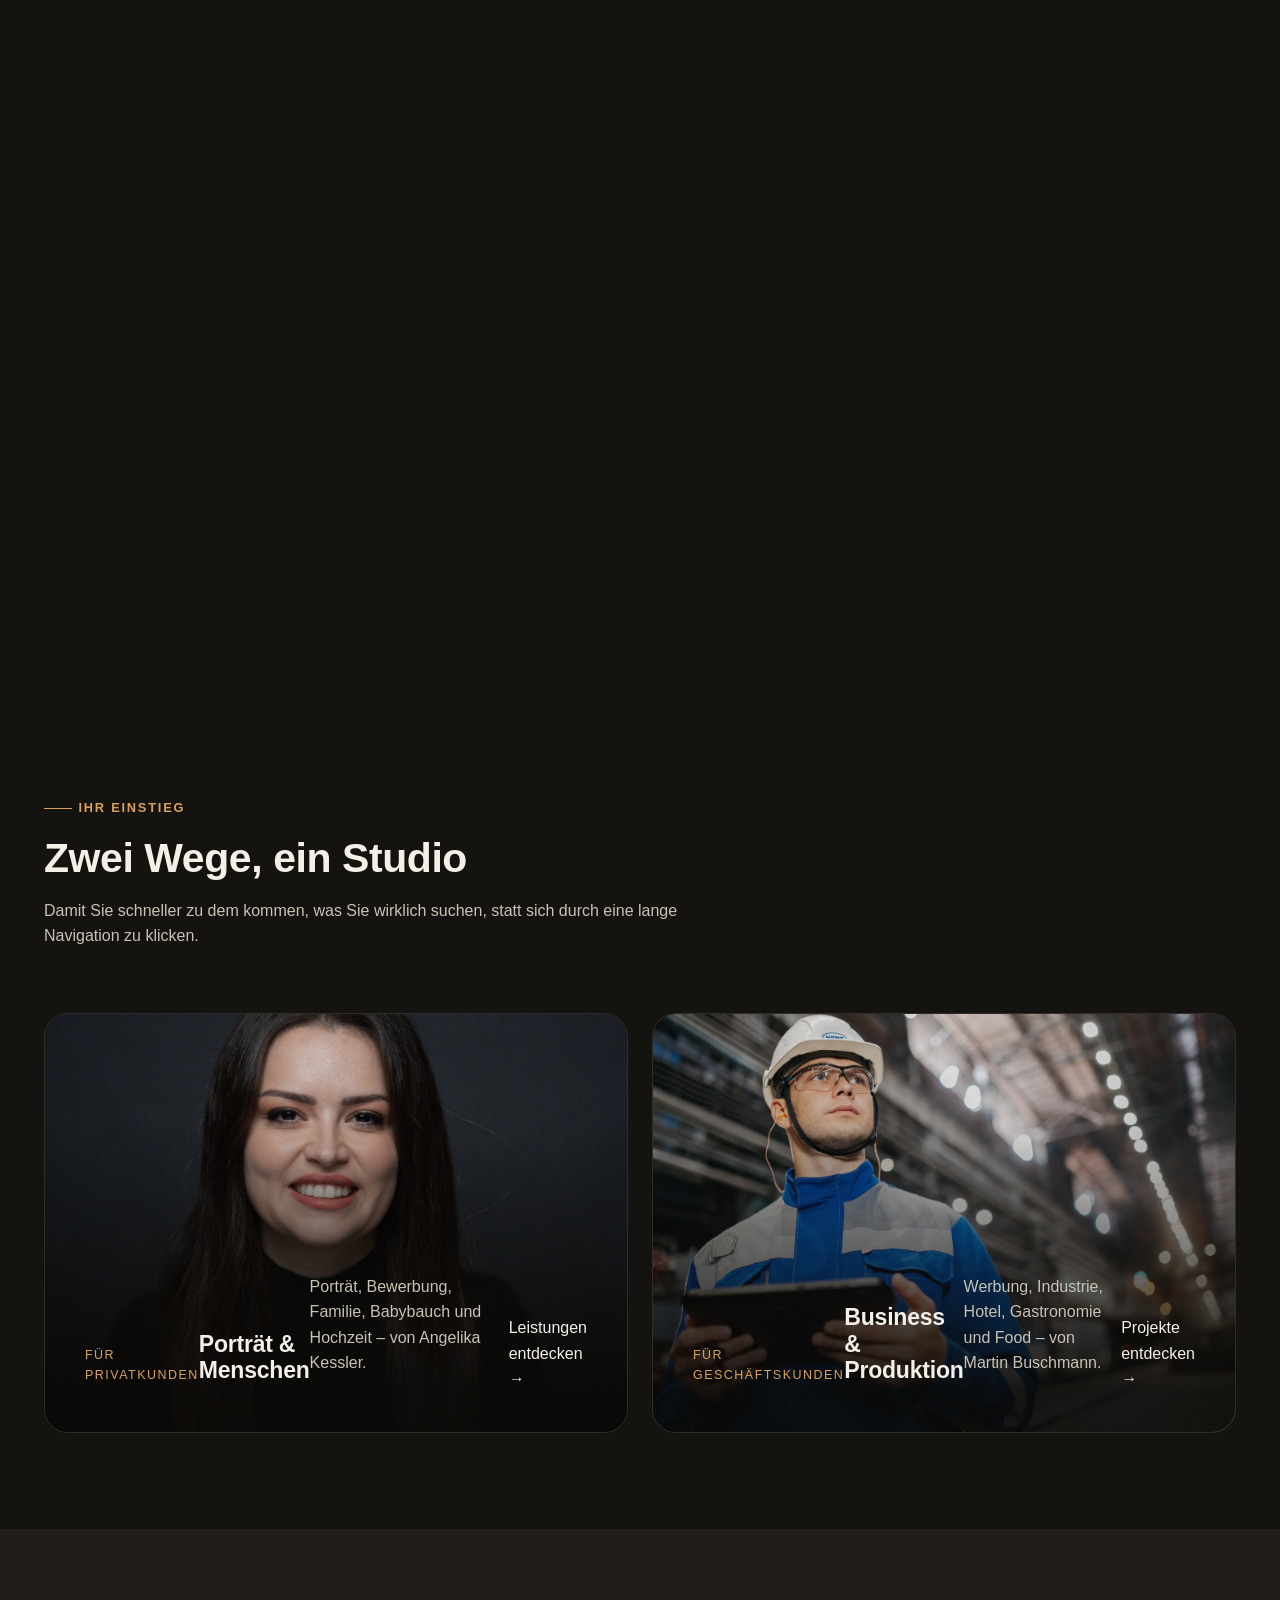
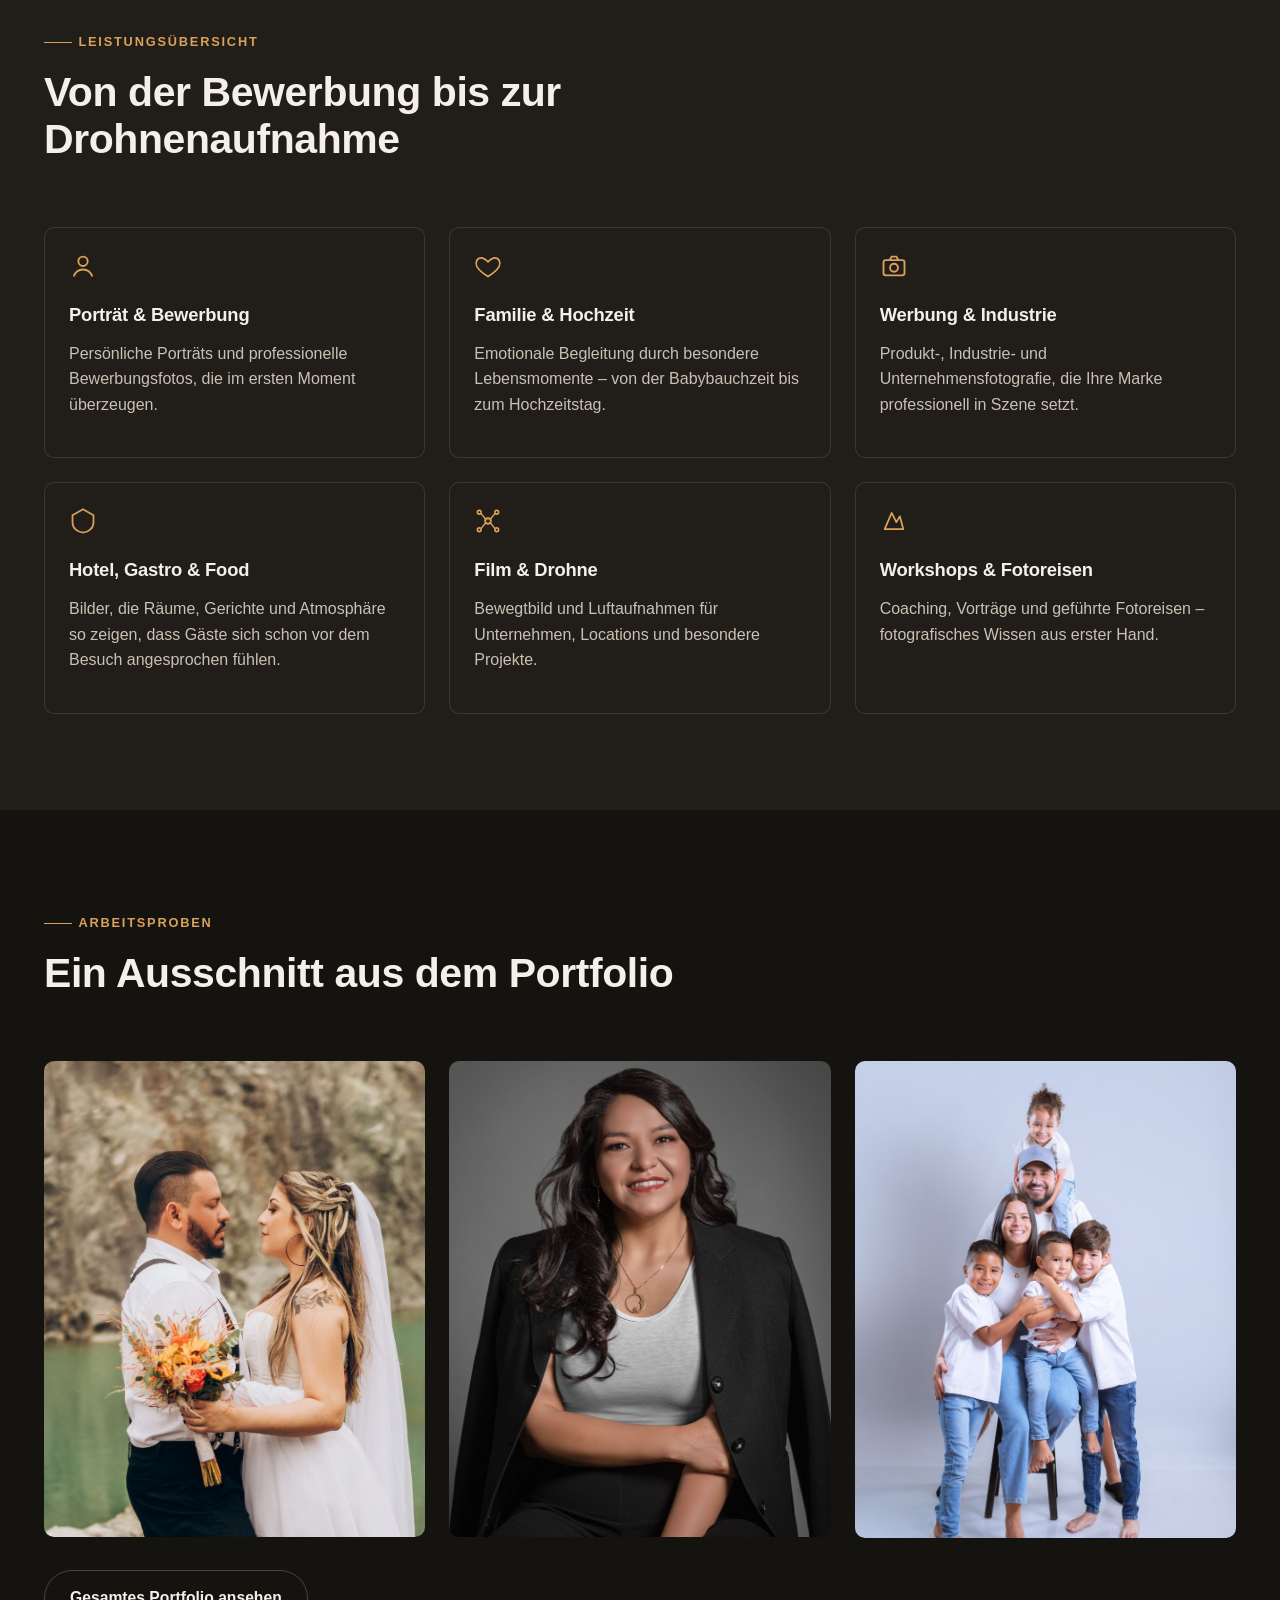
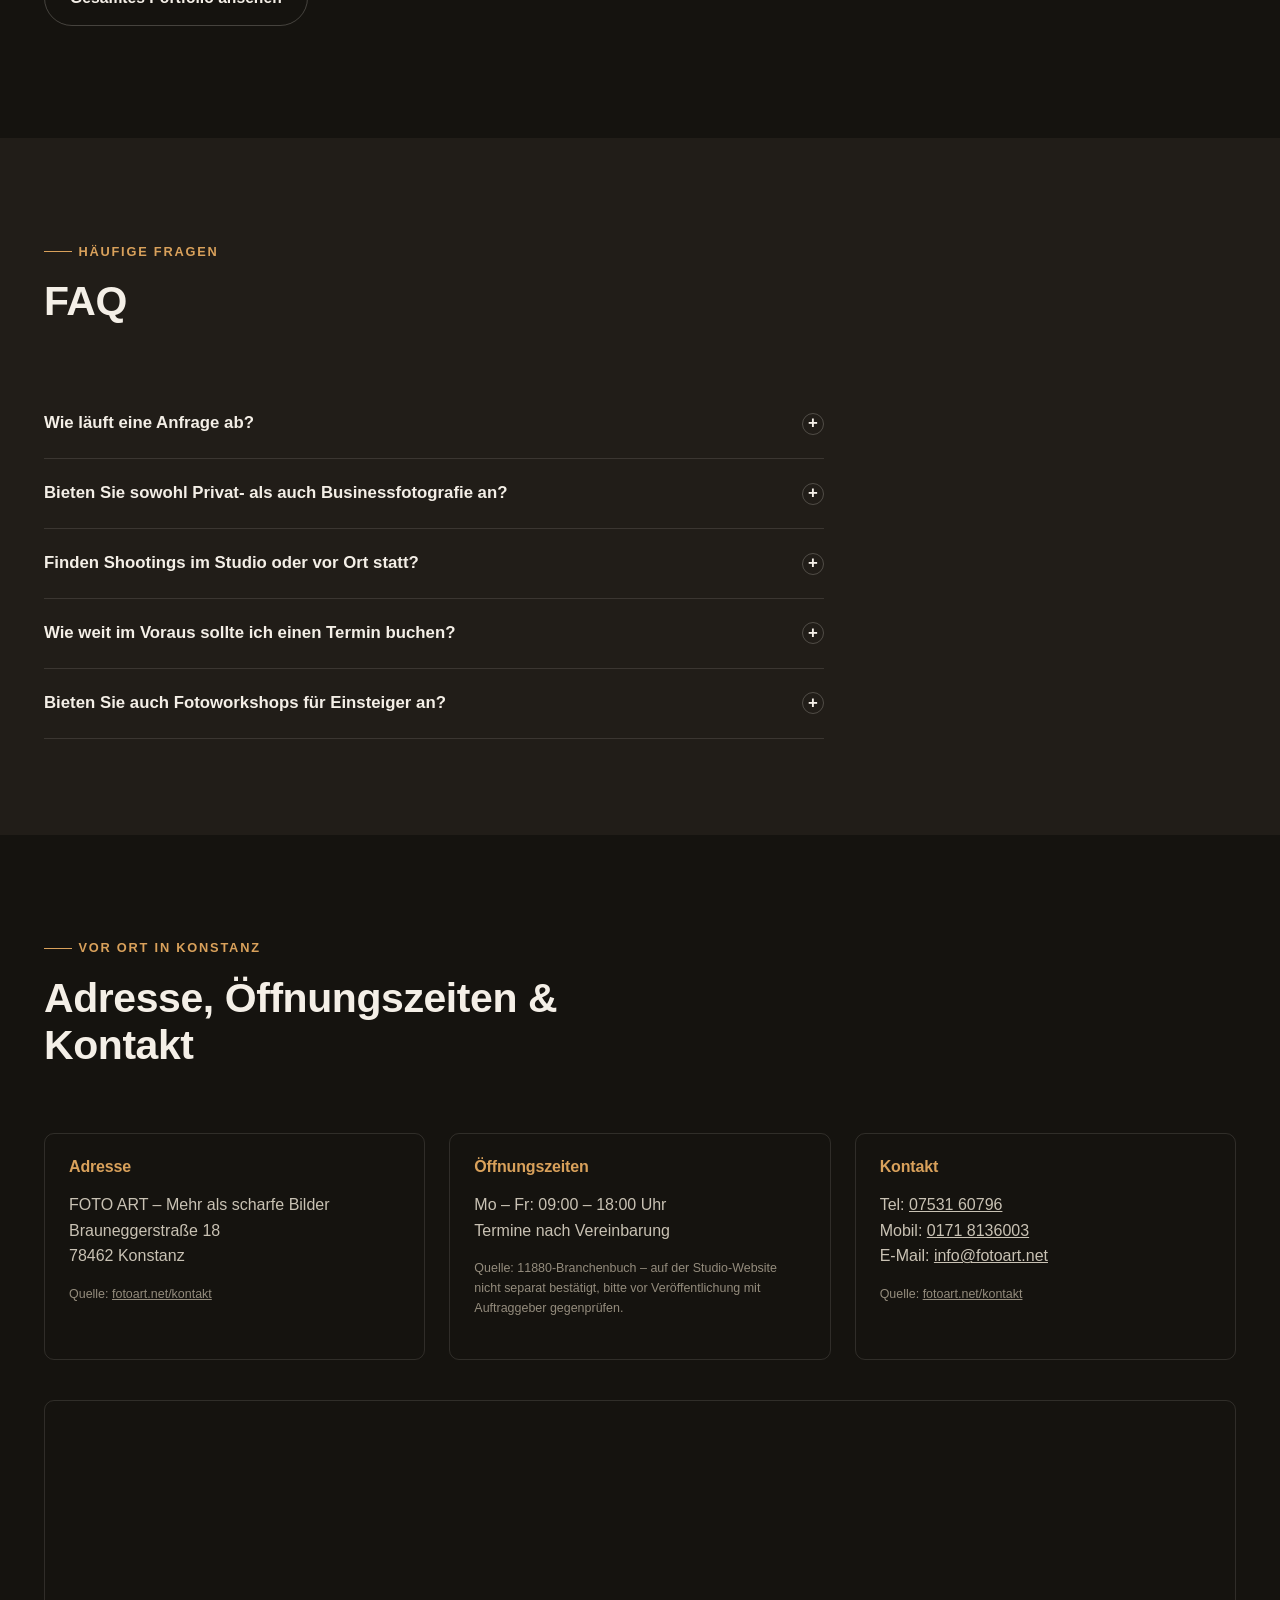
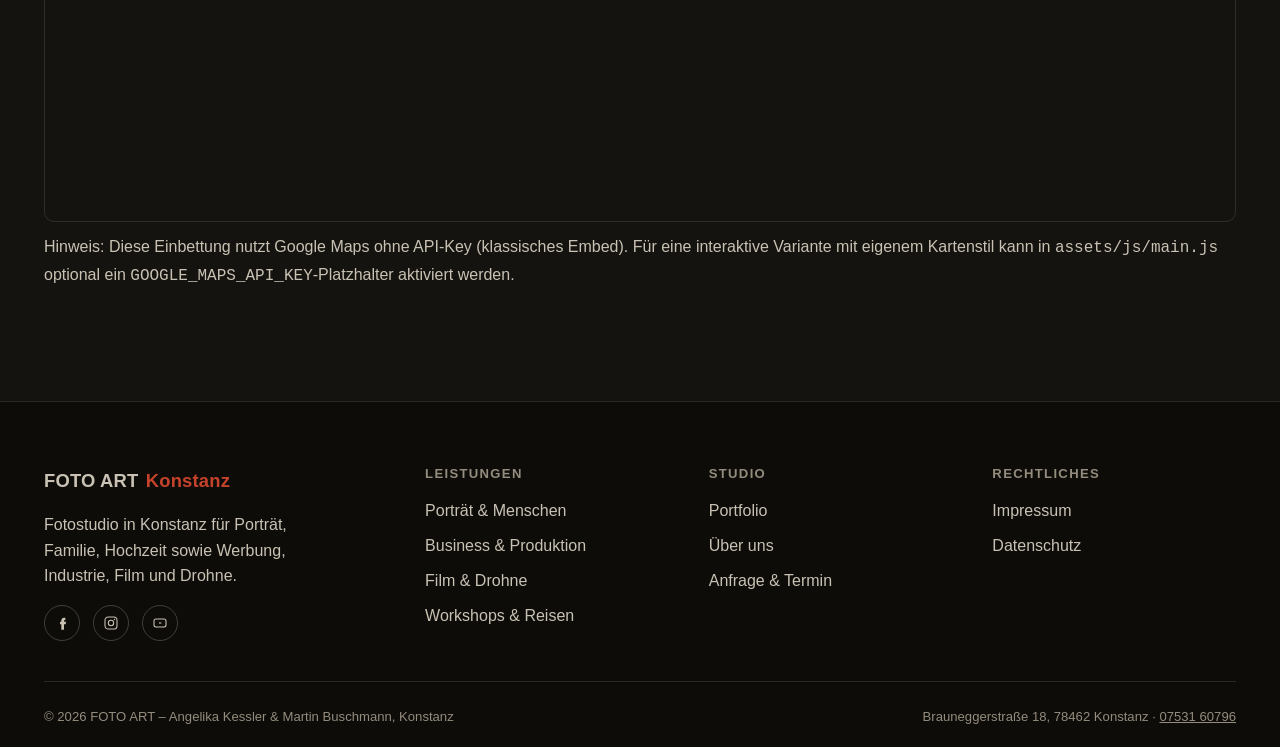
==== commit 8ae2c72e: "Rework hero interaction: sharp camera + zoom through its display The camera in the foreground now st" ====
--- a/index.html
+++ b/index.html
@@ -51,10 +51,8 @@
     <div class="hero-stage">
       <div class="hero-media">
         <div class="hero-media__bg" data-hero-bg role="img" aria-label="Porträtfotografie im Studio: eine Frau im warmen Streiflicht vor dunklem Hintergrund, im Vordergrund eine professionelle Kamera auf einem Kamerakran."></div>
-        <div class="hero-media__camera" data-hero-camera aria-hidden="true"></div>
         <div class="hero-media__scrim" aria-hidden="true"></div>
         <div class="hero-media__vignette" aria-hidden="true"></div>
-        <div class="hero-media__corner-shade" aria-hidden="true"></div>
 
         <div class="hero-lens" data-hero-lens aria-hidden="true" role="presentation">
           <div class="hero-lens__backdrop" data-hero-lens-backdrop></div>
@@ -66,8 +64,7 @@
               <path class="bracket" d="M82,6 L94,6 L94,18"/>
               <path class="bracket" d="M6,82 L6,94 L18,94"/>
               <path class="bracket" d="M94,82 L94,94 L82,94"/>
-              <circle class="crosshair" cx="50" cy="50" r="5"/>
-              <path class="crosshair" d="M50,42 L50,46 M50,54 L50,58 M42,50 L46,50 M54,50 L58,50"/>
+              <path class="crosshair" d="M50,38 L50,46 M50,54 L50,62 M38,50 L46,50 M54,50 L62,50"/>
               <text x="10" y="90">AF · f/2.8 · 1/200s</text>
             </svg>
           </div>
--- a/assets/css/styles.css
+++ b/assets/css/styles.css
@@ -363,8 +363,7 @@
   overflow: hidden;
 }
 
-.hero-media__bg,
-.hero-media__camera {
+.hero-media__bg {
   position: absolute;
   inset: 0;
   width: 100%;
@@ -373,9 +372,6 @@
   background-size: cover;
   background-position: 78% center;
   will-change: transform;
-}
-
-.hero-media__bg {
   transform: scale(1.03);
   opacity: 0;
   transition: opacity 900ms var(--ease-out);
@@ -384,11 +380,6 @@
 
 .hero-media__bg.is-loaded {
   opacity: 1;
-}
-
-.hero-media__camera {
-  clip-path: polygon(74% 46%, 100% 40%, 100% 100%, 68% 100%, 66% 62%);
-  filter: blur(1.5px);
 }
 
 .hero-media__scrim {
@@ -410,16 +401,6 @@
   pointer-events: none;
 }
 
-/* Dauerhafte, dezente Abdunkelung genau über der Kamera-Ecke: nachdem die
-   Vordergrund-Kamera weggehoben wurde, bleibt hier keine deutlich erkennbare
-   statische Kamera-Silhouette stehen, sondern ruhiges dunkles Bokeh. */
-.hero-media__corner-shade {
-  position: absolute;
-  inset: 0;
-  background: radial-gradient(ellipse 50% 62% at 88% 82%, rgba(4, 3, 2, 0.95) 0%, rgba(4, 3, 2, 0.8) 40%, rgba(4, 3, 2, 0) 72%);
-  pointer-events: none;
-}
-
 /* Lens iris reveal */
 .hero-lens {
   position: absolute;
@@ -434,19 +415,15 @@
 .hero-lens__iris {
   position: absolute;
   inset: 0;
-  background-image:
-    radial-gradient(ellipse 50% 62% at 88% 82%, rgba(4, 3, 2, 0.95) 0%, rgba(4, 3, 2, 0.8) 40%, rgba(4, 3, 2, 0) 72%),
-    url("../img/hero-foto-art.png");
-  background-size: auto, cover;
-  background-position: 0 0, 78% center;
-  filter: brightness(1.1) contrast(1.05) saturate(1.05);
-  clip-path: circle(0px at 86% 66%);
-}
-
-/* Rein dekorativer Ring am Rand der Iris-Öffnung */
+  background-image: url("../img/hero-foto-art.png");
+  background-size: cover;
+  background-position: 78% center;
+  clip-path: inset(50% 50% 50% 50% round 9px);
+}
+
+/* Rein dekorativer Rahmen an der Kante der Display-Öffnung */
 .hero-lens__ring {
   position: absolute;
-  border-radius: 50%;
   border: 1px solid rgba(217, 161, 91, 0.6);
   box-shadow: 0 0 40px 8px rgba(0, 0, 0, 0.5);
 }
@@ -574,9 +551,7 @@
   height: auto;
   min-height: 88vh;
 }
-.no-js .hero-media__camera,
 .no-js .hero-lens,
-.reduced-motion .hero-media__camera,
 .reduced-motion .hero-lens {
   display: none;
 }
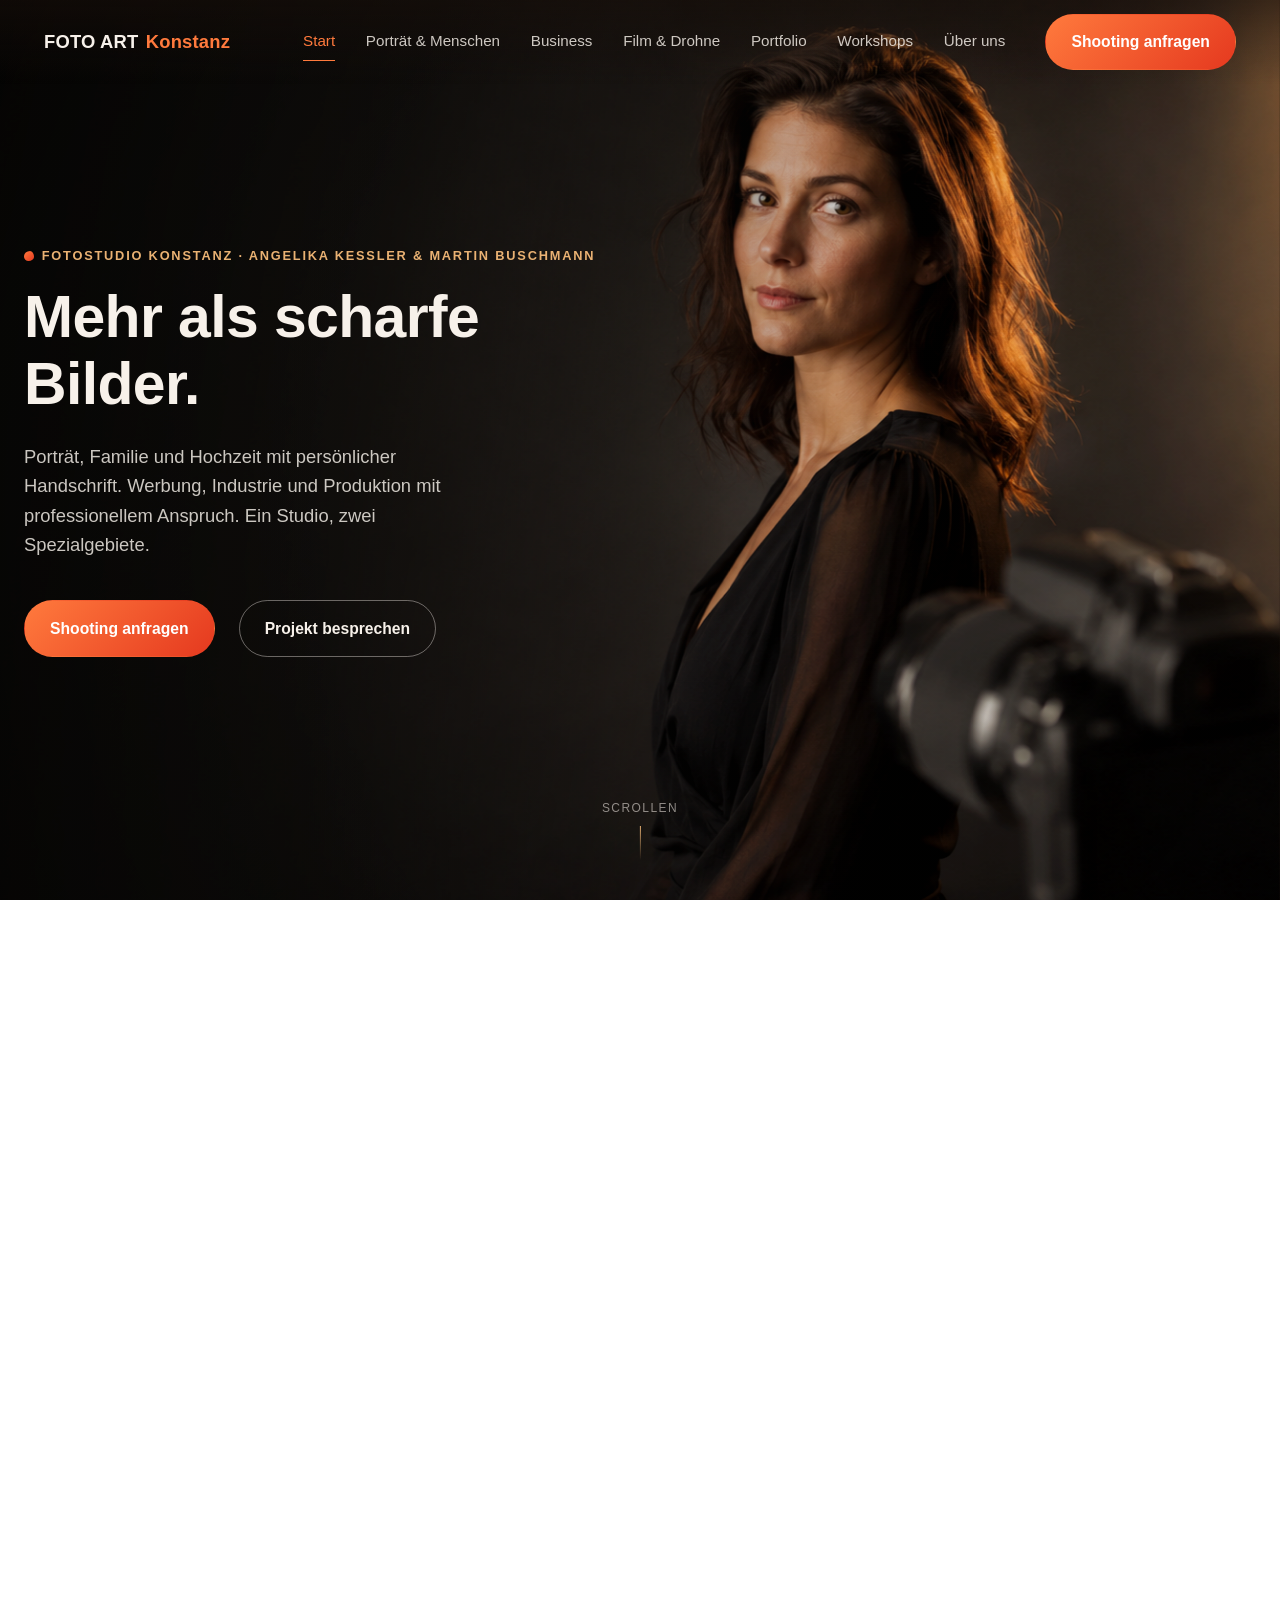
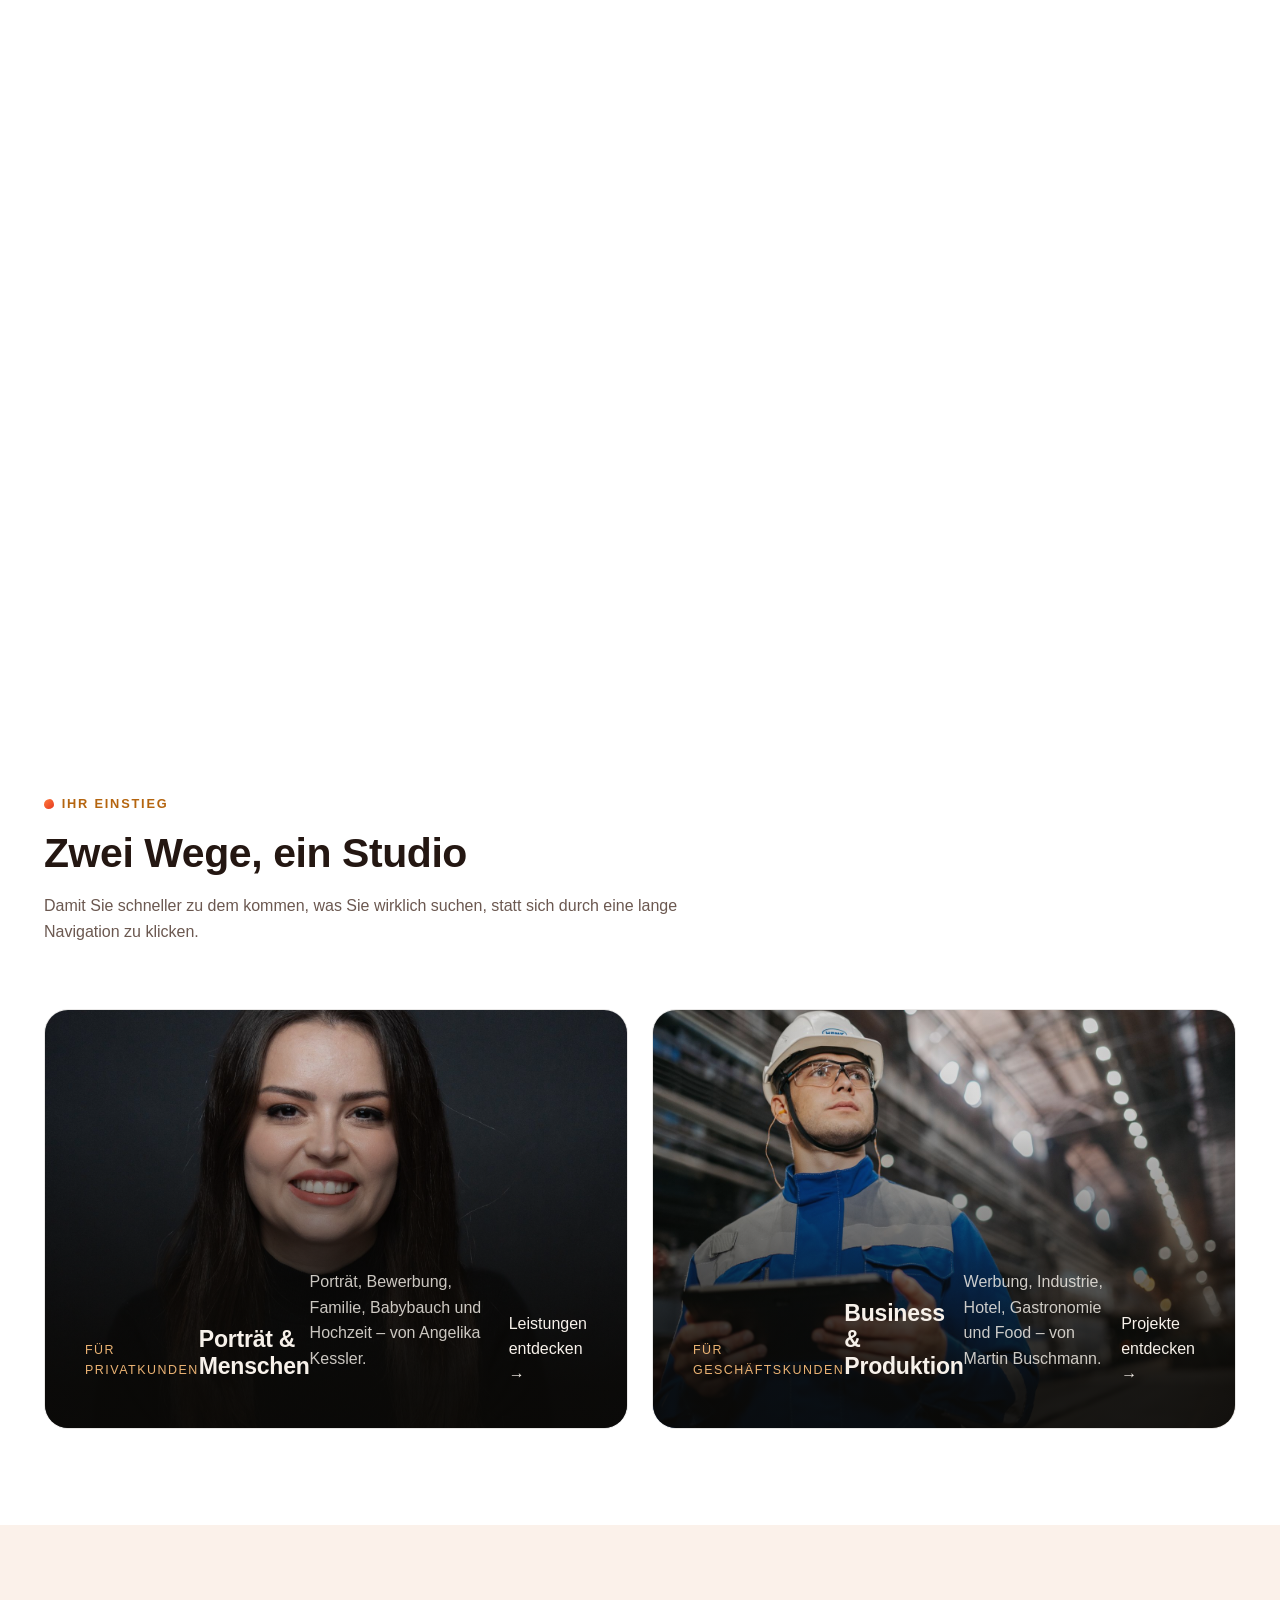
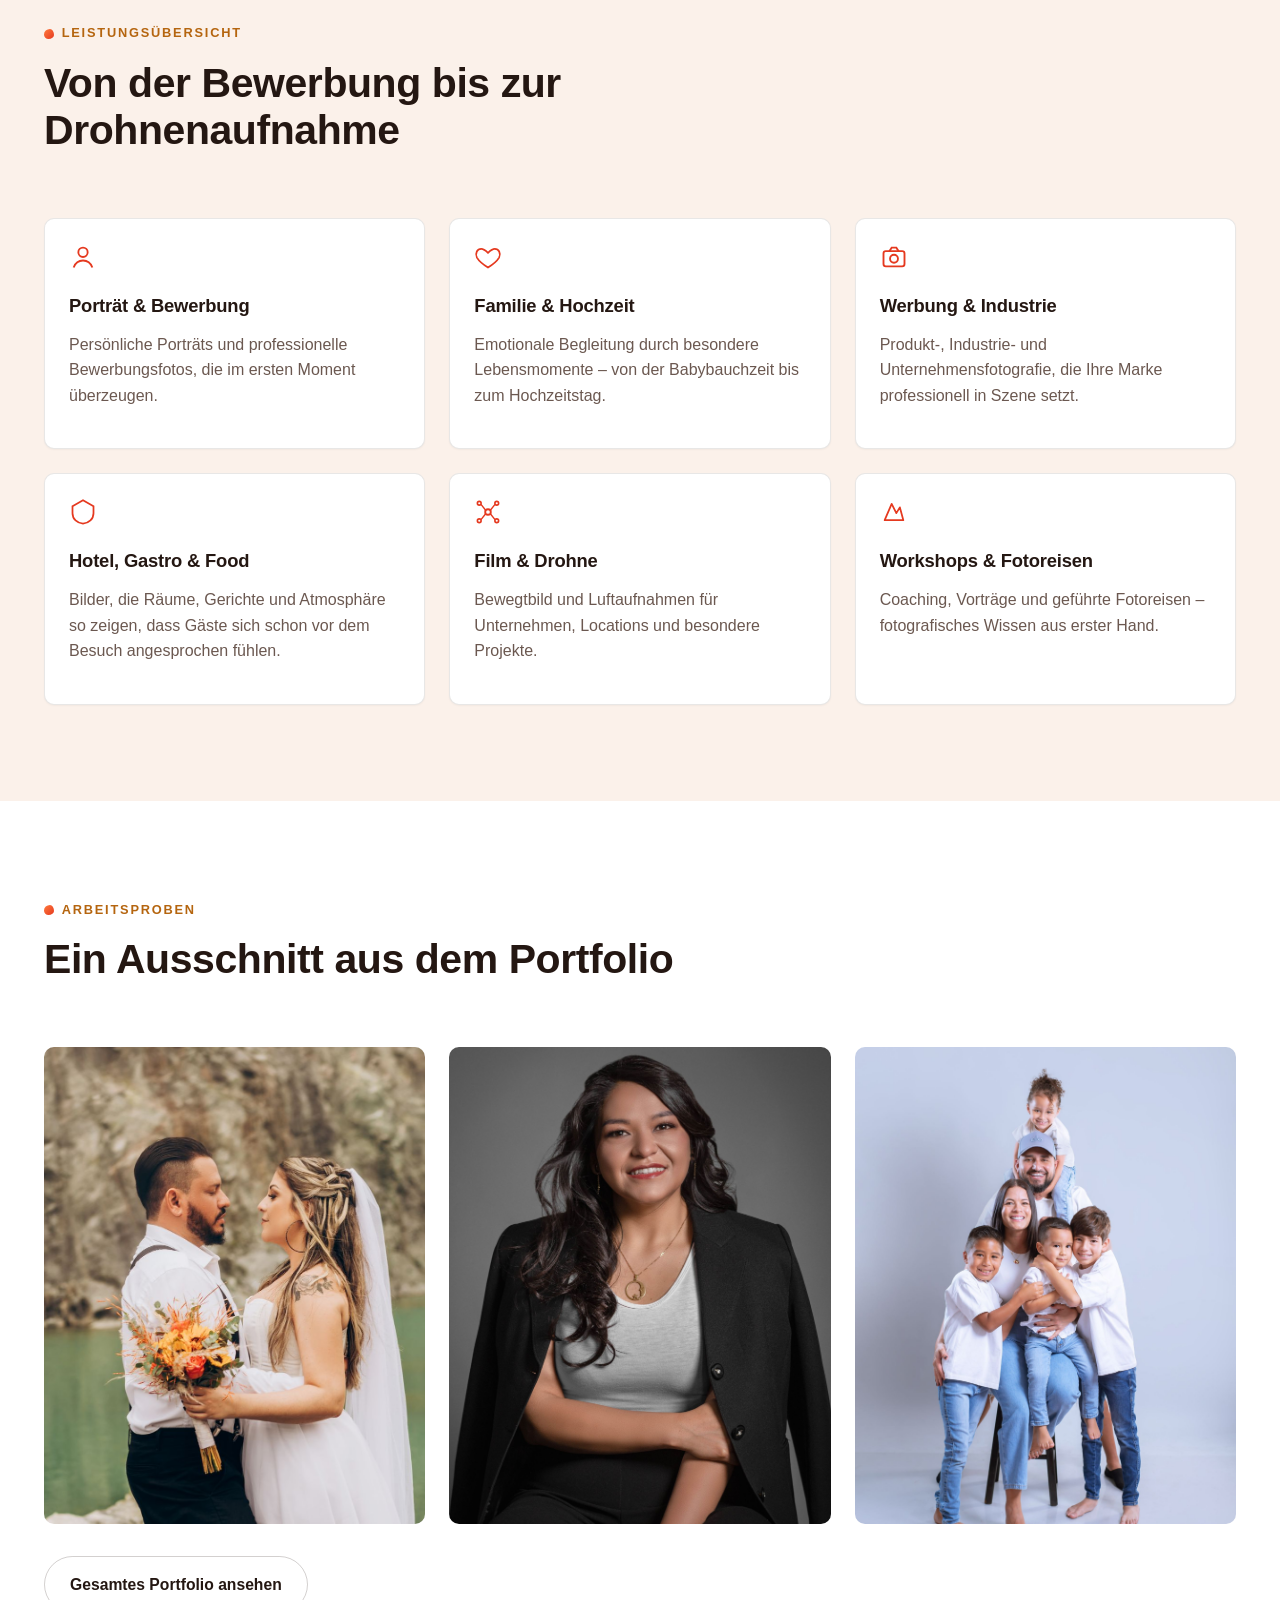
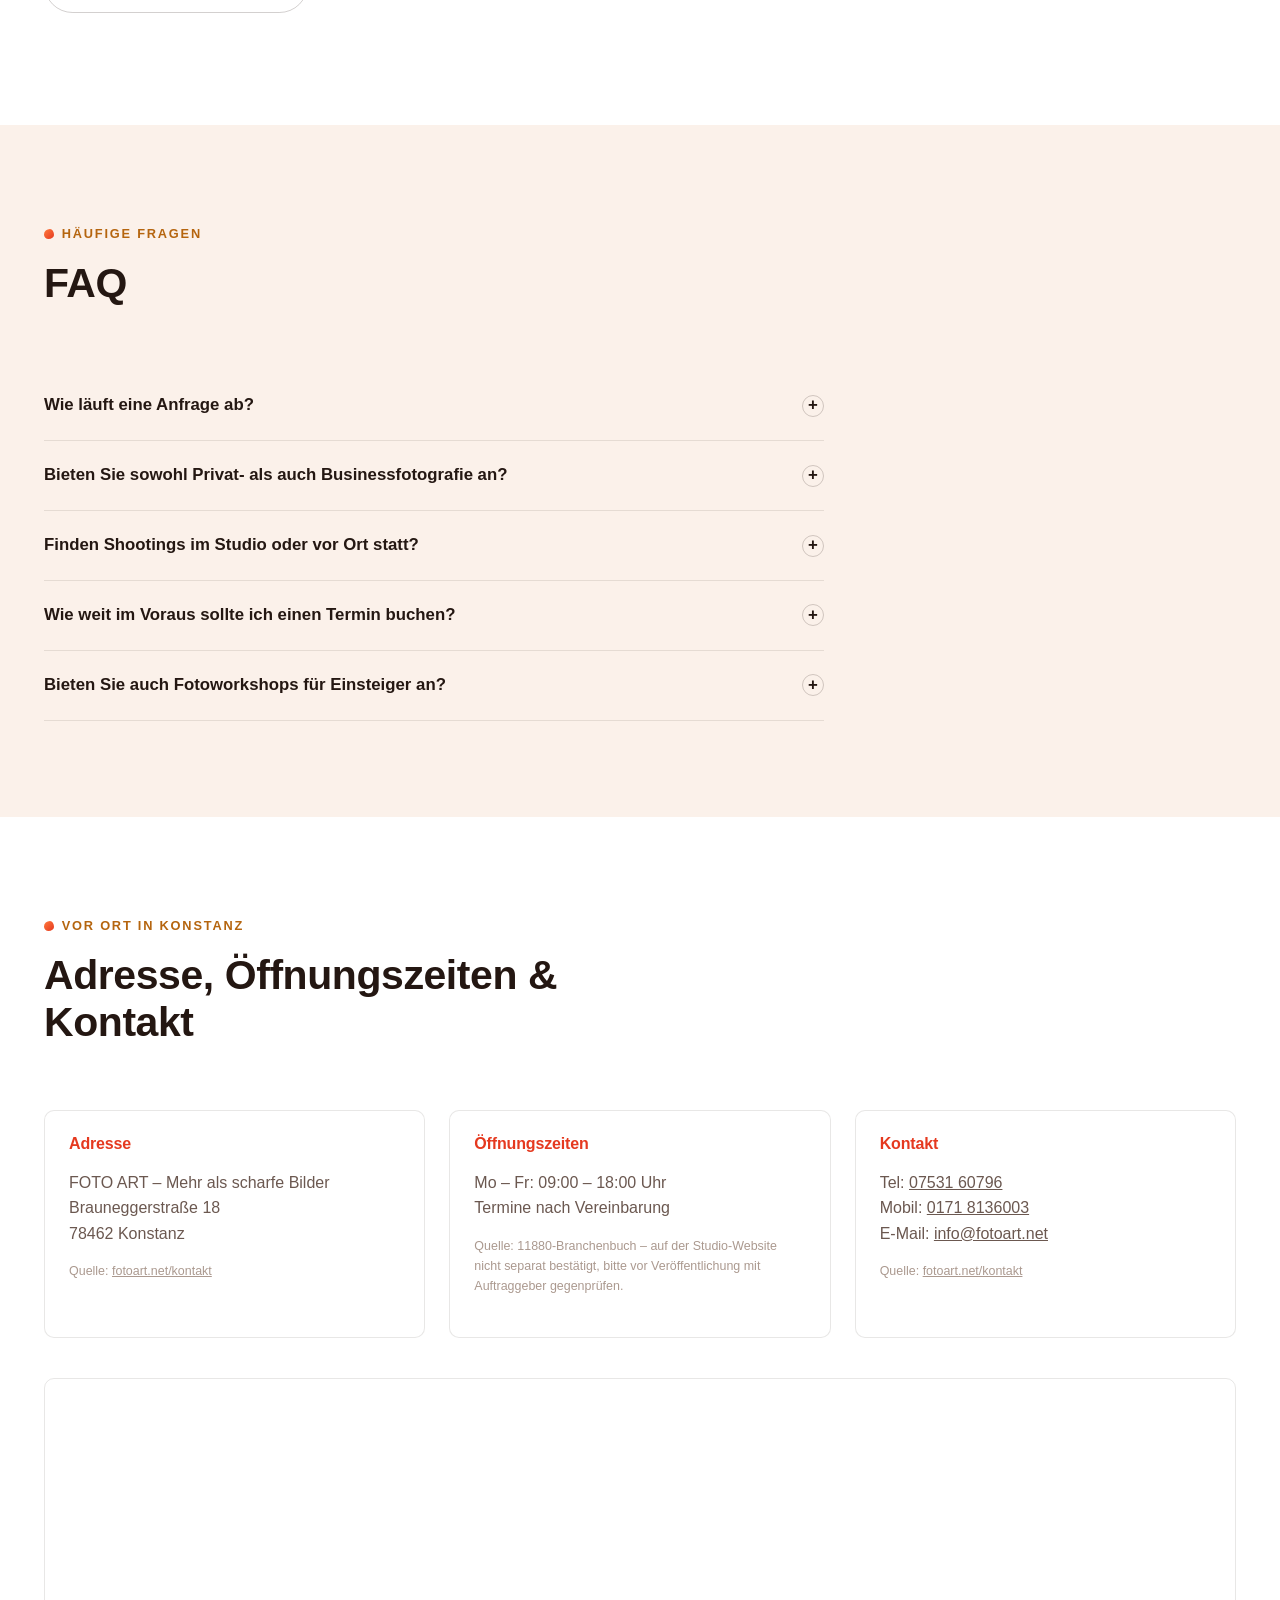
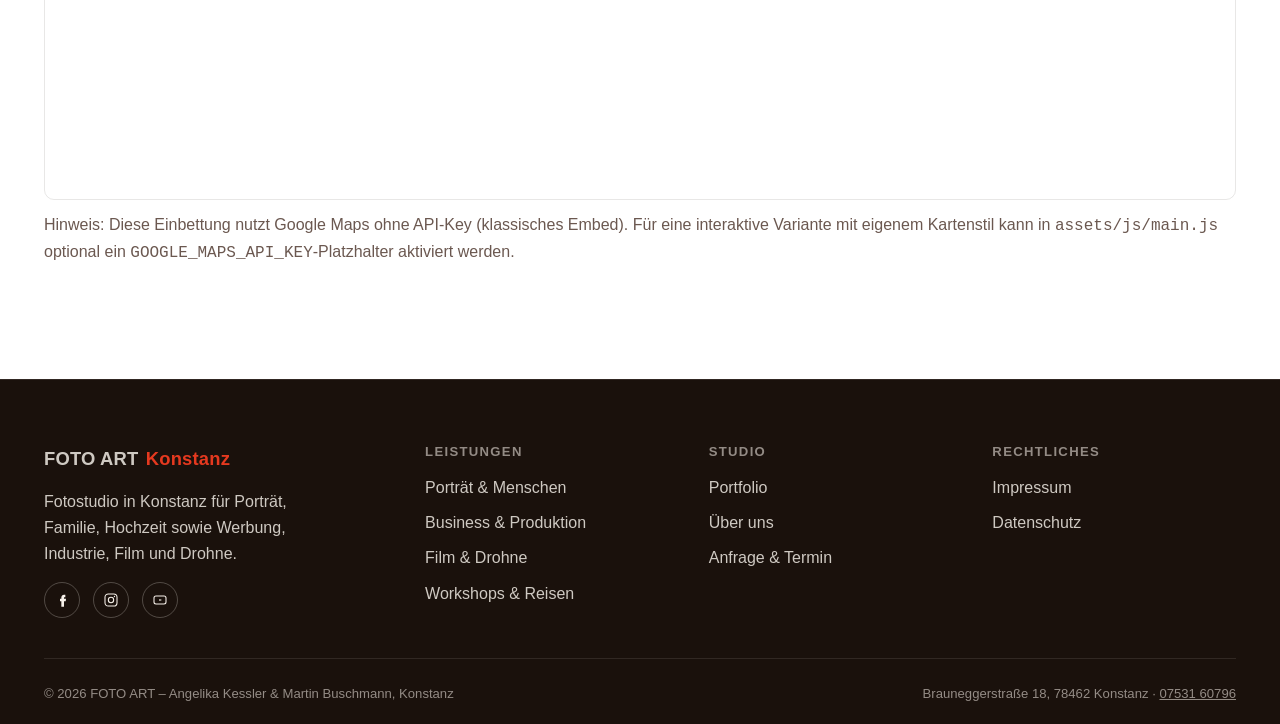
==== commit 46b418a8: "Rework palette to white/fiery-red to prepare replacing fotoart.net Switches the site-wide theme from" ====
--- a/index.html
+++ b/index.html
@@ -23,7 +23,7 @@
 <body>
 <a class="skip-link" href="#main">Zum Inhalt springen</a>
 
-<header class="site-header">
+<header class="site-header site-header--on-photo">
   <div class="container">
     <a class="logo" href="index.html" aria-label="FOTO ART Konstanz – Startseite">FOTO ART <span>Konstanz</span></a>
     <nav class="main-nav" id="main-nav" aria-label="Hauptnavigation">
--- a/assets/css/styles.css
+++ b/assets/css/styles.css
@@ -1,20 +1,38 @@
 /* ==========================================================================
    FOTO ART Konstanz — Design System
-   Editorial, bildstark, dunkel. Siehe phase2_marke.md / phase3_strategie.md
+   Editorial, bildstark, hell — an die reale Marke (fotoart.net: Weiß + Rot
+   #e64946, Leitmotiv Peperoni) angelehnt, mit feurigem Rot/Orange als
+   kreativer Signatur-Akzent. Siehe phase2_marke.md.
+   Der Hero-Bereich liegt weiterhin über einem dunklen Studiofoto und nutzt
+   dafür eigene, helle "--c-hero-*"-Textfarben, unabhängig vom sonst hellen
+   Seitenthema.
    ========================================================================== */
 
 :root {
-  --c-bg: #15130f;
-  --c-bg-alt: #211d18;
-  --c-bg-alt-2: #2b241d;
-  --c-fg: #f4efe7;
-  --c-fg-muted: #c9c2b4;
-  --c-fg-faint: #948c7d;
-  --c-accent: #c6432b;
-  --c-accent-light: #e0674c;
-  --c-gold: #d9a15b;
-  --c-border: rgba(244, 239, 231, 0.12);
-  --c-border-strong: rgba(244, 239, 231, 0.22);
+  /* Flächen */
+  --c-bg: #ffffff;
+  --c-bg-alt: #fbf1ea;
+  --c-bg-alt-2: #f3ded0;
+
+  /* Text auf hellem Grund */
+  --c-fg: #241712;
+  --c-fg-muted: #6b5850;
+  --c-fg-faint: #ab998f;
+
+  /* Feuriges Rot als Hauptakzent + warmer Amber als Sekundärakzent */
+  --c-accent: #e5391f;
+  --c-accent-light: #ff7a3d;
+  --c-accent-dark: #b32713;
+  --c-gold: #b5650f;
+
+  --c-border: rgba(36, 23, 18, 0.1);
+  --c-border-strong: rgba(36, 23, 18, 0.2);
+
+  /* Text auf dem dunklen Hero-Foto (unverändert hell, unabhängig vom Seitenthema) */
+  --c-hero-fg: #f7f1ea;
+  --c-hero-fg-muted: rgba(247, 241, 234, 0.82);
+  --c-hero-fg-faint: rgba(247, 241, 234, 0.55);
+  --c-hero-gold: #eab273;
 
   --font-sans: -apple-system, BlinkMacSystemFont, "Segoe UI", Roboto,
     "Helvetica Neue", Arial, sans-serif;
@@ -37,7 +55,7 @@
   --dur-med: 550ms;
 
   --header-h: 84px;
-  color-scheme: dark;
+  color-scheme: light;
 }
 
 /* ---------- Reset ---------- */
@@ -84,10 +102,12 @@
 
 p { margin: 0 0 var(--space-2); color: var(--c-fg-muted); }
 
+/* "Flamme" statt schlichtem Strich — dezente kreative Signatur, die das
+   Peperoni-/"scharf"-Leitmotiv von FOTO ART aufgreift, ohne wörtlich zu werden. */
 .eyebrow {
   display: inline-flex;
   align-items: center;
-  gap: 0.5em;
+  gap: 0.6em;
   font-size: 0.8rem;
   letter-spacing: 0.14em;
   text-transform: uppercase;
@@ -98,9 +118,11 @@
 
 .eyebrow::before {
   content: "";
-  width: 28px;
-  height: 1px;
-  background: var(--c-gold);
+  width: 10px;
+  height: 10px;
+  flex-shrink: 0;
+  border-radius: 60% 40% 55% 45% / 55% 60% 40% 45%;
+  background: linear-gradient(135deg, var(--c-accent-light), var(--c-accent));
 }
 
 .container {
@@ -144,7 +166,7 @@
 }
 
 :focus-visible {
-  outline: 2px solid var(--c-gold);
+  outline: 2px solid var(--c-accent);
   outline-offset: 3px;
 }
 
@@ -170,17 +192,17 @@
 .btn:hover { transform: translateY(-2px); }
 
 .btn-primary {
-  background: var(--c-accent);
+  background: linear-gradient(135deg, var(--c-accent-light), var(--c-accent));
   color: #fff;
 }
-.btn-primary:hover { background: var(--c-accent-light); }
+.btn-primary:hover { background: linear-gradient(135deg, var(--c-accent-light), var(--c-accent-dark)); }
 
 .btn-ghost {
   background: transparent;
   border-color: var(--c-border-strong);
   color: var(--c-fg);
 }
-.btn-ghost:hover { border-color: var(--c-gold); }
+.btn-ghost:hover { border-color: var(--c-accent); color: var(--c-accent); }
 
 .btn-link {
   padding: 0;
@@ -214,7 +236,12 @@
 
 /* ==========================================================================
    Header / Navigation
-   Logo strikt links, Nav-Punkte einzeilig mit gleichmäßigem Abstand
+   Logo strikt links, Nav-Punkte einzeilig mit gleichmäßigem Abstand.
+   Standard: solide weiße Leiste mit dunklem Text (für alle Seiten ohne
+   dunkles Foto direkt am Seitenanfang). Nur die Startseite trägt zusätzlich
+   die Modifier-Klasse `.site-header--on-photo`: dort beginnt der Header
+   hell-transparent über dem dunklen Hero-Foto und wechselt beim Scrollen
+   (`.is-scrolled`) auf denselben weißen Stil wie alle anderen Seiten.
    ========================================================================== */
 
 .site-header {
@@ -225,14 +252,18 @@
   height: var(--header-h);
   display: flex;
   align-items: center;
-  background: linear-gradient(to bottom, rgba(21, 19, 15, 0.92), rgba(21, 19, 15, 0));
+  color: var(--c-fg);
+  background: rgba(255, 255, 255, 0.96);
   backdrop-filter: blur(6px);
-  transition: background var(--dur-fast) var(--ease-out);
-}
-
-.site-header.is-scrolled {
-  background: rgba(21, 19, 15, 0.92);
-  border-bottom: 1px solid var(--c-border);
+  box-shadow: 0 1px 0 var(--c-border);
+  transition: background var(--dur-fast) var(--ease-out), color var(--dur-fast) var(--ease-out), box-shadow var(--dur-fast) var(--ease-out);
+}
+
+.site-header--on-photo:not(.is-scrolled) {
+  color: var(--c-hero-fg);
+  background: linear-gradient(to bottom, rgba(24, 15, 10, 0.55), rgba(24, 15, 10, 0));
+  backdrop-filter: none;
+  box-shadow: none;
 }
 
 .site-header .container {
@@ -251,12 +282,15 @@
   font-weight: 700;
   letter-spacing: 0.01em;
   text-decoration: none;
-  color: var(--c-fg);
+  color: inherit;
   white-space: nowrap;
 }
 
 .logo span {
   color: var(--c-accent);
+}
+.site-header--on-photo:not(.is-scrolled) .logo span {
+  color: var(--c-accent-light);
 }
 
 .main-nav {
@@ -280,16 +314,23 @@
   font-size: 0.95rem;
   font-weight: 500;
   text-decoration: none;
-  color: var(--c-fg-muted);
+  color: inherit;
+  opacity: 0.82;
   padding-block: 0.4em;
   border-bottom: 1px solid transparent;
-  transition: color var(--dur-fast), border-color var(--dur-fast);
+  transition: color var(--dur-fast), opacity var(--dur-fast), border-color var(--dur-fast);
 }
 
 .main-nav a:hover,
 .main-nav a[aria-current="page"] {
-  color: var(--c-fg);
-  border-color: var(--c-gold);
+  color: var(--c-accent);
+  opacity: 1;
+  border-color: var(--c-accent);
+}
+.site-header--on-photo:not(.is-scrolled) .main-nav a:hover,
+.site-header--on-photo:not(.is-scrolled) .main-nav a[aria-current="page"] {
+  color: var(--c-accent-light);
+  border-color: var(--c-accent-light);
 }
 
 .header-cta {
@@ -302,13 +343,14 @@
   background: none;
   border: 1px solid var(--c-border-strong);
   border-radius: var(--radius-s);
-  color: var(--c-fg);
+  color: inherit;
   width: 42px;
   height: 38px;
   align-items: center;
   justify-content: center;
   cursor: pointer;
 }
+.site-header--on-photo:not(.is-scrolled) .nav-toggle { border-color: rgba(247, 241, 234, 0.4); }
 
 @media (max-width: 900px) {
   .main-nav {
@@ -324,6 +366,7 @@
     pointer-events: none;
     transition: opacity var(--dur-fast) var(--ease-out), transform var(--dur-fast) var(--ease-out);
     overflow-y: auto;
+    box-shadow: 0 12px 24px rgba(36, 23, 18, 0.08);
   }
   .main-nav.is-open {
     opacity: 1;
@@ -335,7 +378,16 @@
     align-items: flex-start;
     gap: var(--space-3);
   }
-  .main-nav a { font-size: 1.15rem; }
+  .main-nav a {
+    font-size: 1.15rem;
+    color: var(--c-fg);
+    opacity: 1;
+  }
+  .main-nav a:hover,
+  .main-nav a[aria-current="page"] {
+    color: var(--c-accent);
+    border-color: var(--c-accent);
+  }
   .nav-toggle { display: inline-flex; }
   .header-cta { display: none; }
 }
@@ -354,7 +406,7 @@
   height: 100vh;
   min-height: 560px;
   overflow: hidden;
-  background: var(--c-bg);
+  background: var(--c-fg);
 }
 
 .hero-media {
@@ -424,7 +476,7 @@
 /* Rein dekorativer Rahmen an der Kante der Display-Öffnung */
 .hero-lens__ring {
   position: absolute;
-  border: 1px solid rgba(217, 161, 91, 0.6);
+  border: 1px solid rgba(234, 178, 115, 0.65);
   box-shadow: 0 0 40px 8px rgba(0, 0, 0, 0.5);
 }
 
@@ -438,17 +490,17 @@
   font-family: var(--font-sans);
   font-size: 3.6px;
   letter-spacing: 0.05em;
-  fill: var(--c-gold);
+  fill: var(--c-hero-gold);
 }
 .hero-lens__hud .bracket {
   fill: none;
-  stroke: var(--c-gold);
+  stroke: var(--c-hero-gold);
   stroke-width: 0.6;
   stroke-linecap: round;
 }
 .hero-lens__hud .crosshair {
   fill: none;
-  stroke: rgba(244, 239, 231, 0.55);
+  stroke: rgba(247, 241, 234, 0.55);
   stroke-width: 0.35;
 }
 
@@ -459,14 +511,18 @@
   opacity: 0;
 }
 
-/* Content */
+/* Content — steht immer über dem dunklen Foto, bleibt daher bewusst hell,
+   unabhängig vom sonst hellen Seitenthema. */
 .hero-content {
   position: relative;
   z-index: 5;
   height: 100%;
   display: flex;
   align-items: center;
-}
+  color: var(--c-hero-fg);
+}
+
+.hero-content .eyebrow { color: var(--c-hero-gold); }
 
 .hero-content__inner {
   max-width: 620px;
@@ -483,11 +539,12 @@
 
 .hero-content h1 {
   margin-bottom: var(--space-3);
+  color: var(--c-hero-fg);
 }
 
 .hero-content p.lead {
   font-size: 1.15rem;
-  color: var(--c-fg-muted);
+  color: var(--c-hero-fg-muted);
   max-width: 46ch;
 }
 
@@ -496,6 +553,17 @@
   flex-wrap: wrap;
   gap: var(--space-3);
   margin-top: var(--space-4);
+}
+
+.hero-actions .btn-ghost,
+.hero-skip {
+  color: var(--c-hero-fg);
+  border-color: rgba(247, 241, 234, 0.4);
+}
+.hero-actions .btn-ghost:hover,
+.hero-skip:hover {
+  border-color: var(--c-hero-gold);
+  color: var(--c-hero-gold);
 }
 
 .hero-scroll-cue {
@@ -510,14 +578,14 @@
   font-size: 0.75rem;
   letter-spacing: 0.12em;
   text-transform: uppercase;
-  color: var(--c-fg-faint);
+  color: var(--c-hero-fg-faint);
   z-index: 5;
 }
 
 .hero-scroll-cue__line {
   width: 1px;
   height: 34px;
-  background: linear-gradient(to bottom, var(--c-gold), transparent);
+  background: linear-gradient(to bottom, var(--c-hero-gold), transparent);
   animation: hero-cue-pulse 1.8s ease-in-out infinite;
 }
 
@@ -583,7 +651,7 @@
   align-items: flex-end;
   padding: var(--space-4);
   text-decoration: none;
-  color: var(--c-fg);
+  color: var(--c-hero-fg);
   background-size: cover;
   background-position: center;
   border: 1px solid var(--c-border);
@@ -618,12 +686,12 @@
   font-size: 0.78rem;
   text-transform: uppercase;
   letter-spacing: 0.12em;
-  color: var(--c-gold);
+  color: var(--c-hero-gold);
   margin-bottom: 0.5em;
 }
 
-.path-card h3 { margin-bottom: 0.35em; }
-.path-card p { color: var(--c-fg-muted); margin-bottom: 1em; max-width: 34ch; }
+.path-card h3 { margin-bottom: 0.35em; color: var(--c-hero-fg); }
+.path-card p { color: var(--c-hero-fg-muted); margin-bottom: 1em; max-width: 34ch; }
 
 @media (max-width: 760px) {
   .path-split { grid-template-columns: 1fr; }
@@ -662,12 +730,13 @@
   border: 1px solid var(--c-border);
   border-radius: var(--radius-m);
   padding: var(--space-3);
-  background: var(--c-bg-alt);
-  transition: border-color var(--dur-fast), transform var(--dur-fast);
-}
-.service-card:hover { border-color: var(--c-border-strong); transform: translateY(-3px); }
+  background: var(--c-bg);
+  box-shadow: 0 1px 2px rgba(36, 23, 18, 0.04);
+  transition: border-color var(--dur-fast), transform var(--dur-fast), box-shadow var(--dur-fast);
+}
+.service-card:hover { border-color: var(--c-accent); transform: translateY(-3px); box-shadow: 0 10px 24px rgba(36, 23, 18, 0.08); }
 .service-card h3 { font-size: 1.15rem; }
-.service-card .icon { color: var(--c-gold); margin-bottom: var(--space-2); }
+.service-card .icon { color: var(--c-accent); margin-bottom: var(--space-2); }
 
 .media-frame {
   border-radius: var(--radius-m);
@@ -726,6 +795,7 @@
   position: absolute; left: 0; right: 0; bottom: 0;
   padding: var(--space-2);
   font-size: 0.85rem;
+  color: var(--c-hero-fg);
   background: linear-gradient(to top, rgba(0,0,0,0.75), transparent);
 }
 .portfolio-item[hidden] { display: none; }
@@ -759,9 +829,9 @@
   border-radius: 50%;
   border: 1px solid var(--c-border-strong);
   display: flex; align-items: center; justify-content: center;
-  transition: transform var(--dur-fast);
-}
-.faq details[open] summary .plus { transform: rotate(45deg); }
+  transition: transform var(--dur-fast), border-color var(--dur-fast), color var(--dur-fast);
+}
+.faq details[open] summary .plus { transform: rotate(45deg); border-color: var(--c-accent); color: var(--c-accent); }
 .faq .faq-answer { padding-top: var(--space-1); padding-right: var(--space-4); }
 
 /* ==========================================================================
@@ -780,8 +850,9 @@
   border: 1px solid var(--c-border);
   border-radius: var(--radius-m);
   padding: var(--space-3);
-}
-.info-card h3 { font-size: 1rem; color: var(--c-gold); }
+  background: var(--c-bg);
+}
+.info-card h3 { font-size: 1rem; color: var(--c-accent); }
 .info-card .source-note {
   font-size: 0.78rem;
   color: var(--c-fg-faint);
@@ -798,7 +869,7 @@
   height: 420px;
   border: 0;
   display: block;
-  filter: grayscale(0.4) invert(0.92) contrast(0.9);
+  filter: grayscale(0.12) contrast(1.02);
 }
 
 /* ==========================================================================
@@ -832,7 +903,7 @@
 .field input:focus,
 .field select:focus,
 .field textarea:focus {
-  border-color: var(--c-gold);
+  border-color: var(--c-accent);
 }
 
 .calendly-placeholder {
@@ -849,25 +920,27 @@
    ========================================================================== */
 
 .draft-banner {
-  background: rgba(198, 67, 43, 0.12);
-  border: 1px solid rgba(198, 67, 43, 0.4);
+  background: rgba(229, 57, 31, 0.08);
+  border: 1px solid rgba(229, 57, 31, 0.35);
   color: var(--c-fg);
   border-radius: var(--radius-m);
   padding: var(--space-2) var(--space-3);
   font-size: 0.92rem;
   margin-bottom: var(--space-4);
 }
-.draft-banner strong { color: var(--c-accent-light); }
-
-/* ==========================================================================
-   Footer
+.draft-banner strong { color: var(--c-accent-dark); }
+
+/* ==========================================================================
+   Footer — bewusst dunkel als Kontrapunkt zur hellen Seite (Bookend zum Hero)
    ========================================================================== */
 
 .site-footer {
-  background: #0d0c09;
-  border-top: 1px solid var(--c-border);
+  background: #1a110c;
+  color: var(--c-hero-fg-muted);
+  border-top: 1px solid rgba(247, 241, 234, 0.1);
   padding-block: var(--space-5) var(--space-3);
 }
+.site-footer p { color: var(--c-hero-fg-muted); }
 .footer-grid {
   display: grid;
   grid-template-columns: 1.4fr 1fr 1fr 1fr;
@@ -884,12 +957,12 @@
   font-size: 0.82rem;
   text-transform: uppercase;
   letter-spacing: 0.1em;
-  color: var(--c-fg-faint);
+  color: var(--c-hero-fg-faint);
   margin-bottom: var(--space-2);
 }
 .footer-grid ul { list-style: none; margin: 0; padding: 0; display: flex; flex-direction: column; gap: 0.6em; }
-.footer-grid a { text-decoration: none; color: var(--c-fg-muted); }
-.footer-grid a:hover { color: var(--c-fg); }
+.footer-grid a { text-decoration: none; color: var(--c-hero-fg-muted); }
+.footer-grid a:hover { color: var(--c-accent-light); }
 
 .footer-bottom {
   display: flex;
@@ -897,20 +970,22 @@
   flex-wrap: wrap;
   gap: var(--space-2);
   padding-top: var(--space-3);
-  border-top: 1px solid var(--c-border);
+  border-top: 1px solid rgba(247, 241, 234, 0.1);
   font-size: 0.82rem;
-  color: var(--c-fg-faint);
+  color: var(--c-hero-fg-faint);
 }
 
 .social-row { display: flex; gap: 0.8em; }
 .social-row a {
   width: 36px; height: 36px;
-  border: 1px solid var(--c-border-strong);
+  border: 1px solid rgba(247, 241, 234, 0.25);
   border-radius: 50%;
+  color: var(--c-hero-fg);
   display: flex; align-items: center; justify-content: center;
   text-decoration: none;
-}
-.social-row a:hover { border-color: var(--c-gold); }
+  transition: border-color var(--dur-fast), color var(--dur-fast);
+}
+.social-row a:hover { border-color: var(--c-accent-light); color: var(--c-accent-light); }
 
 /* ==========================================================================
    Page hero (Unterseiten)
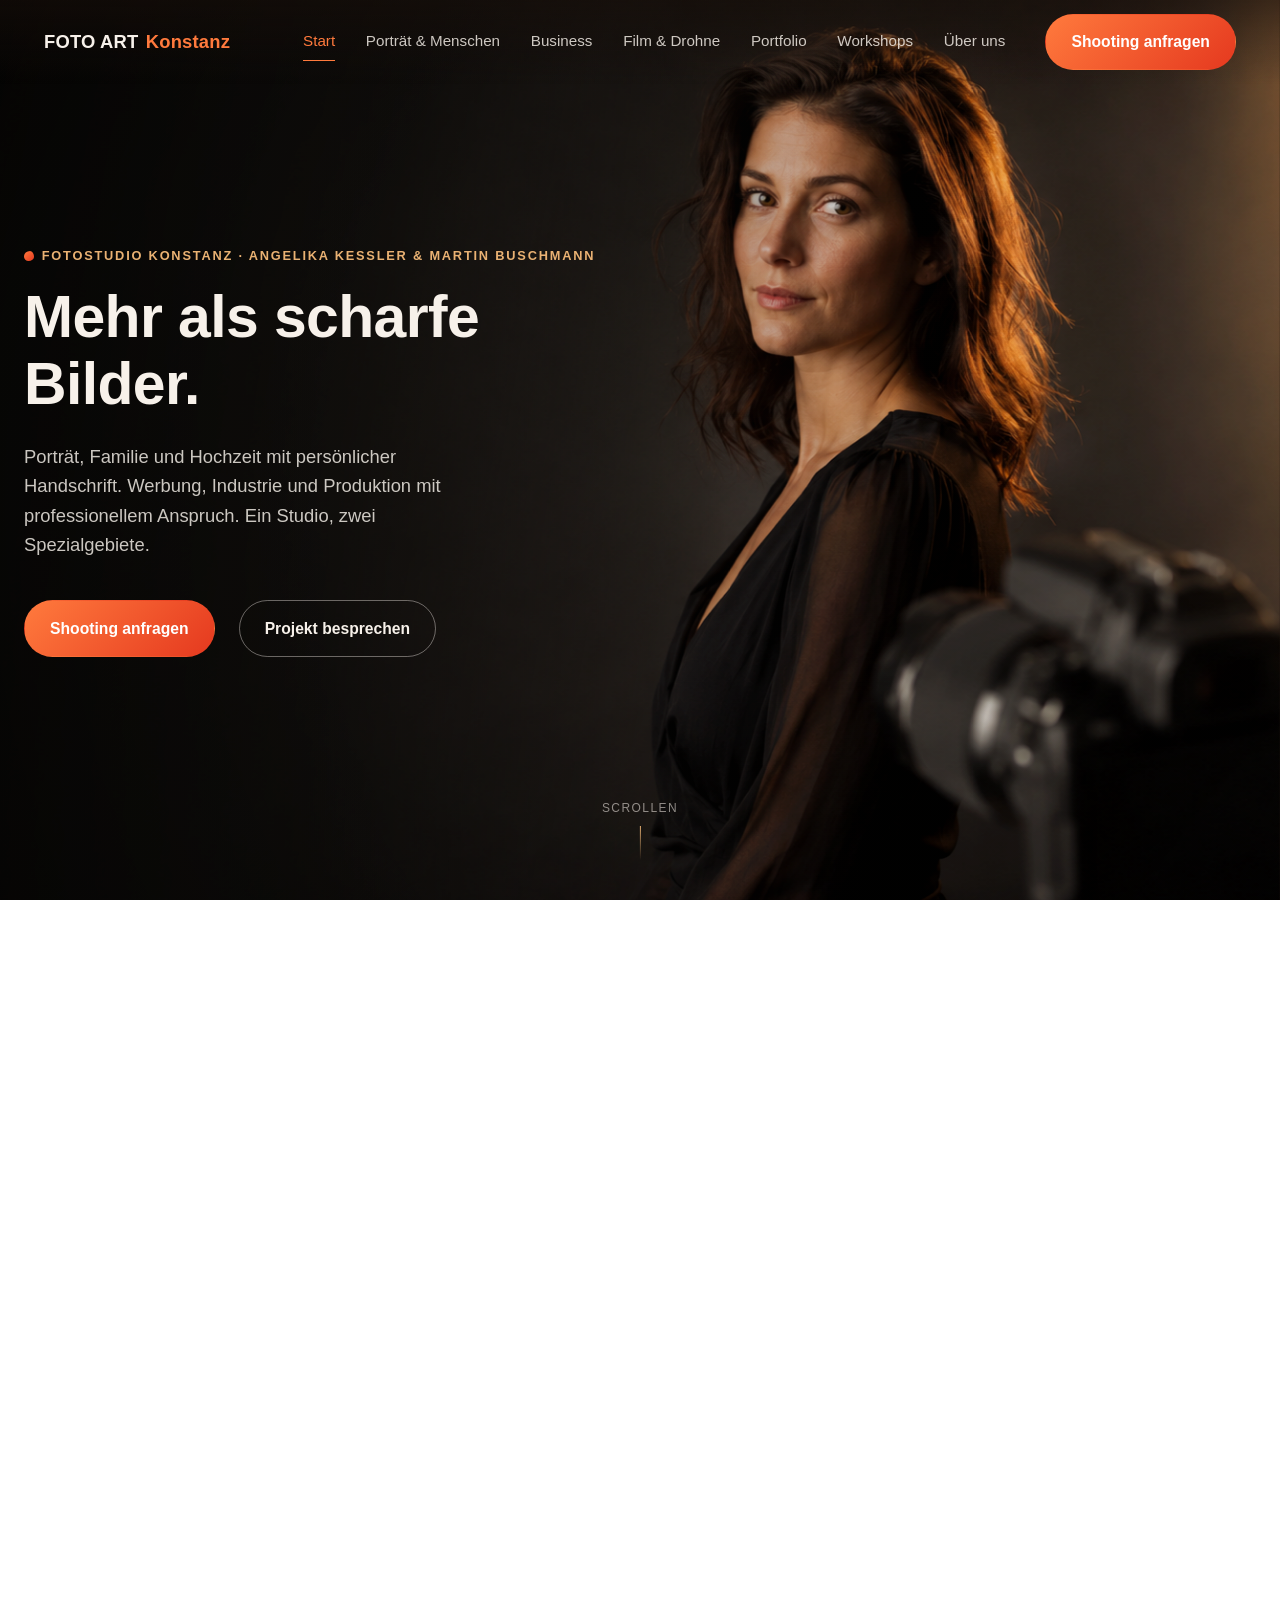
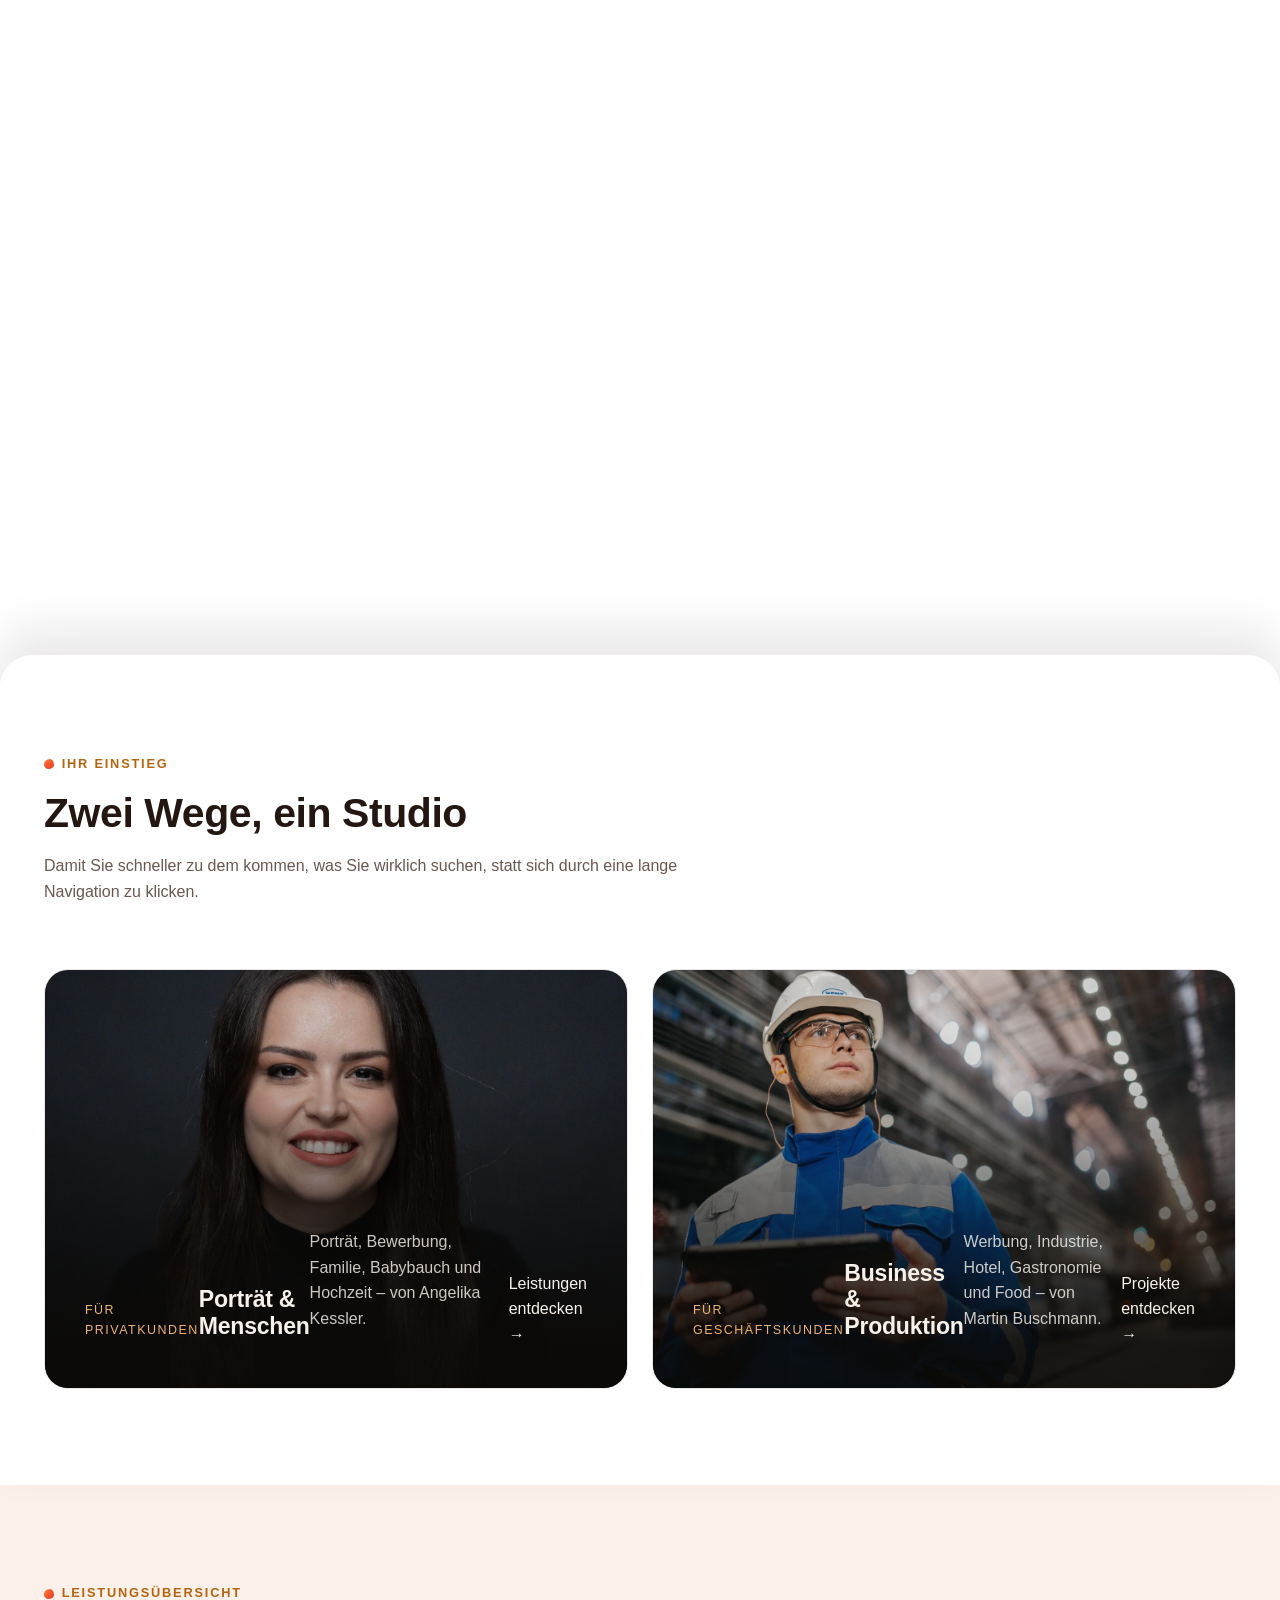
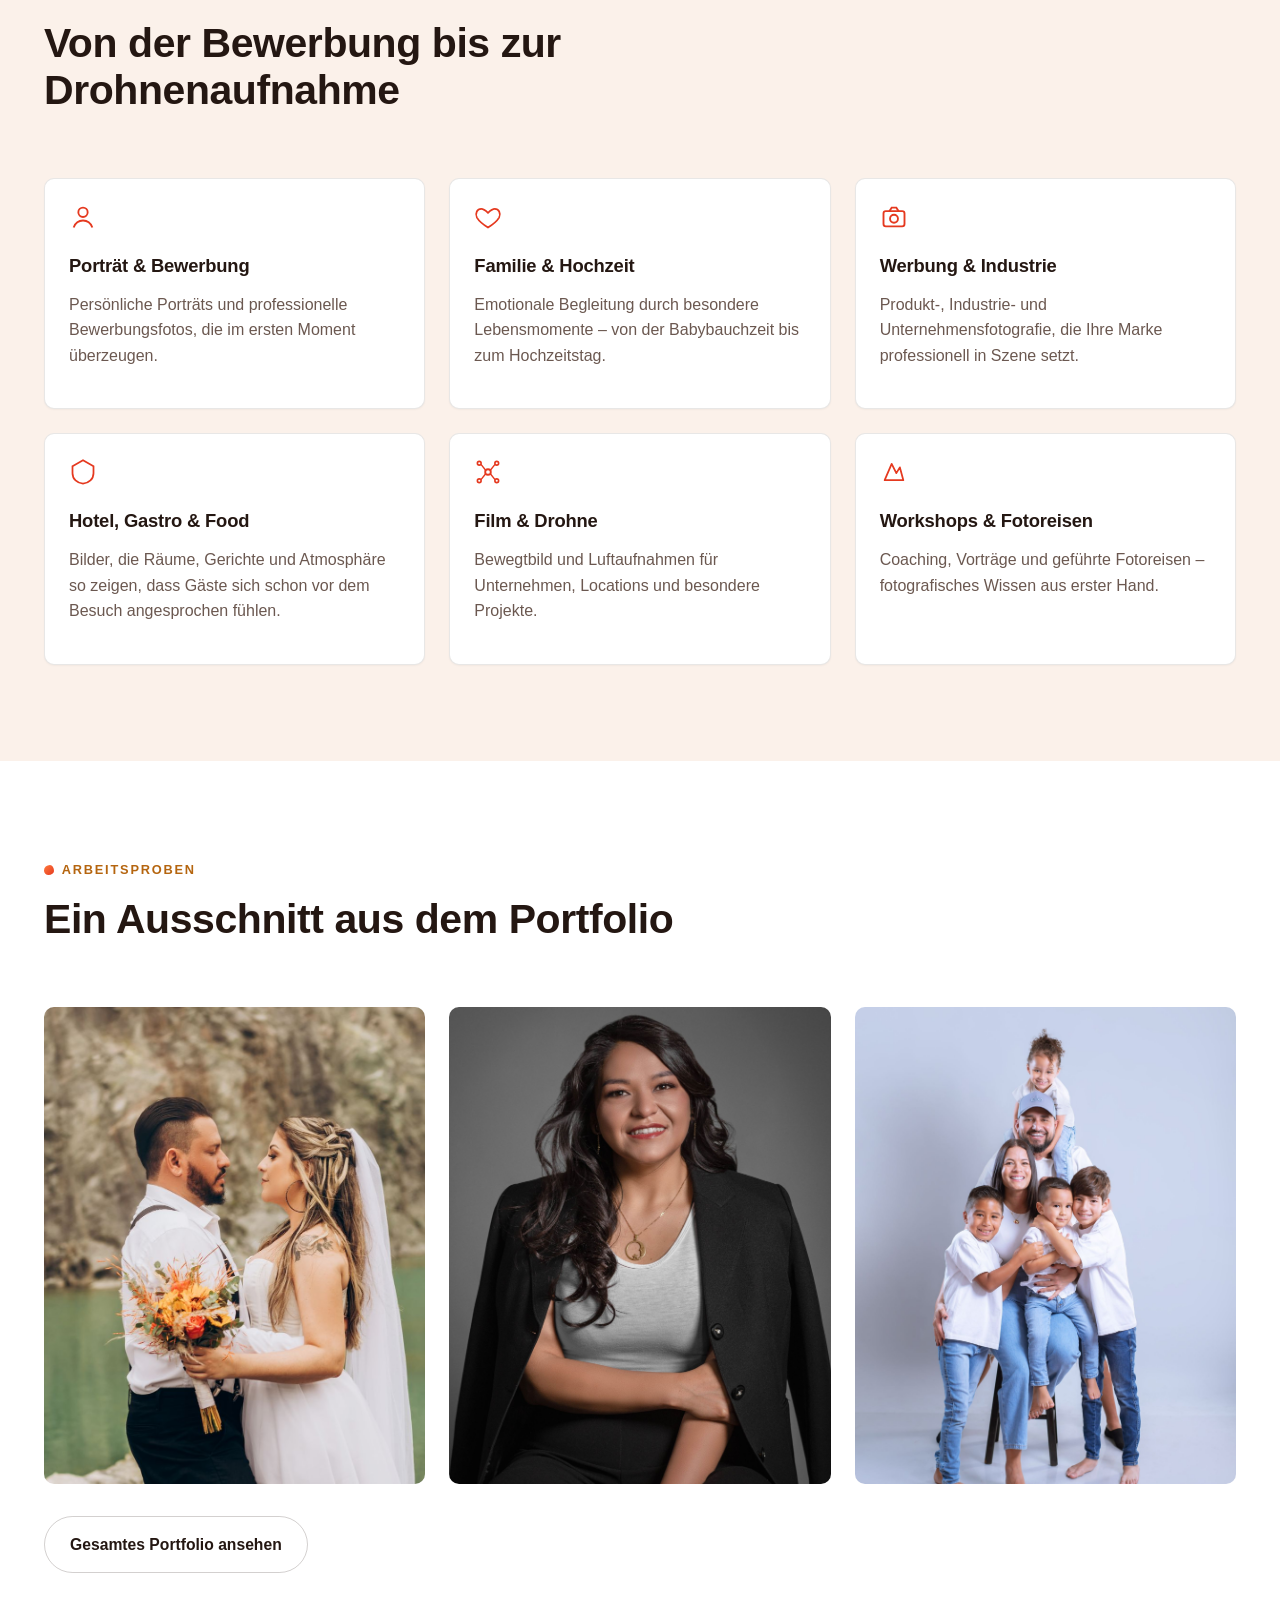
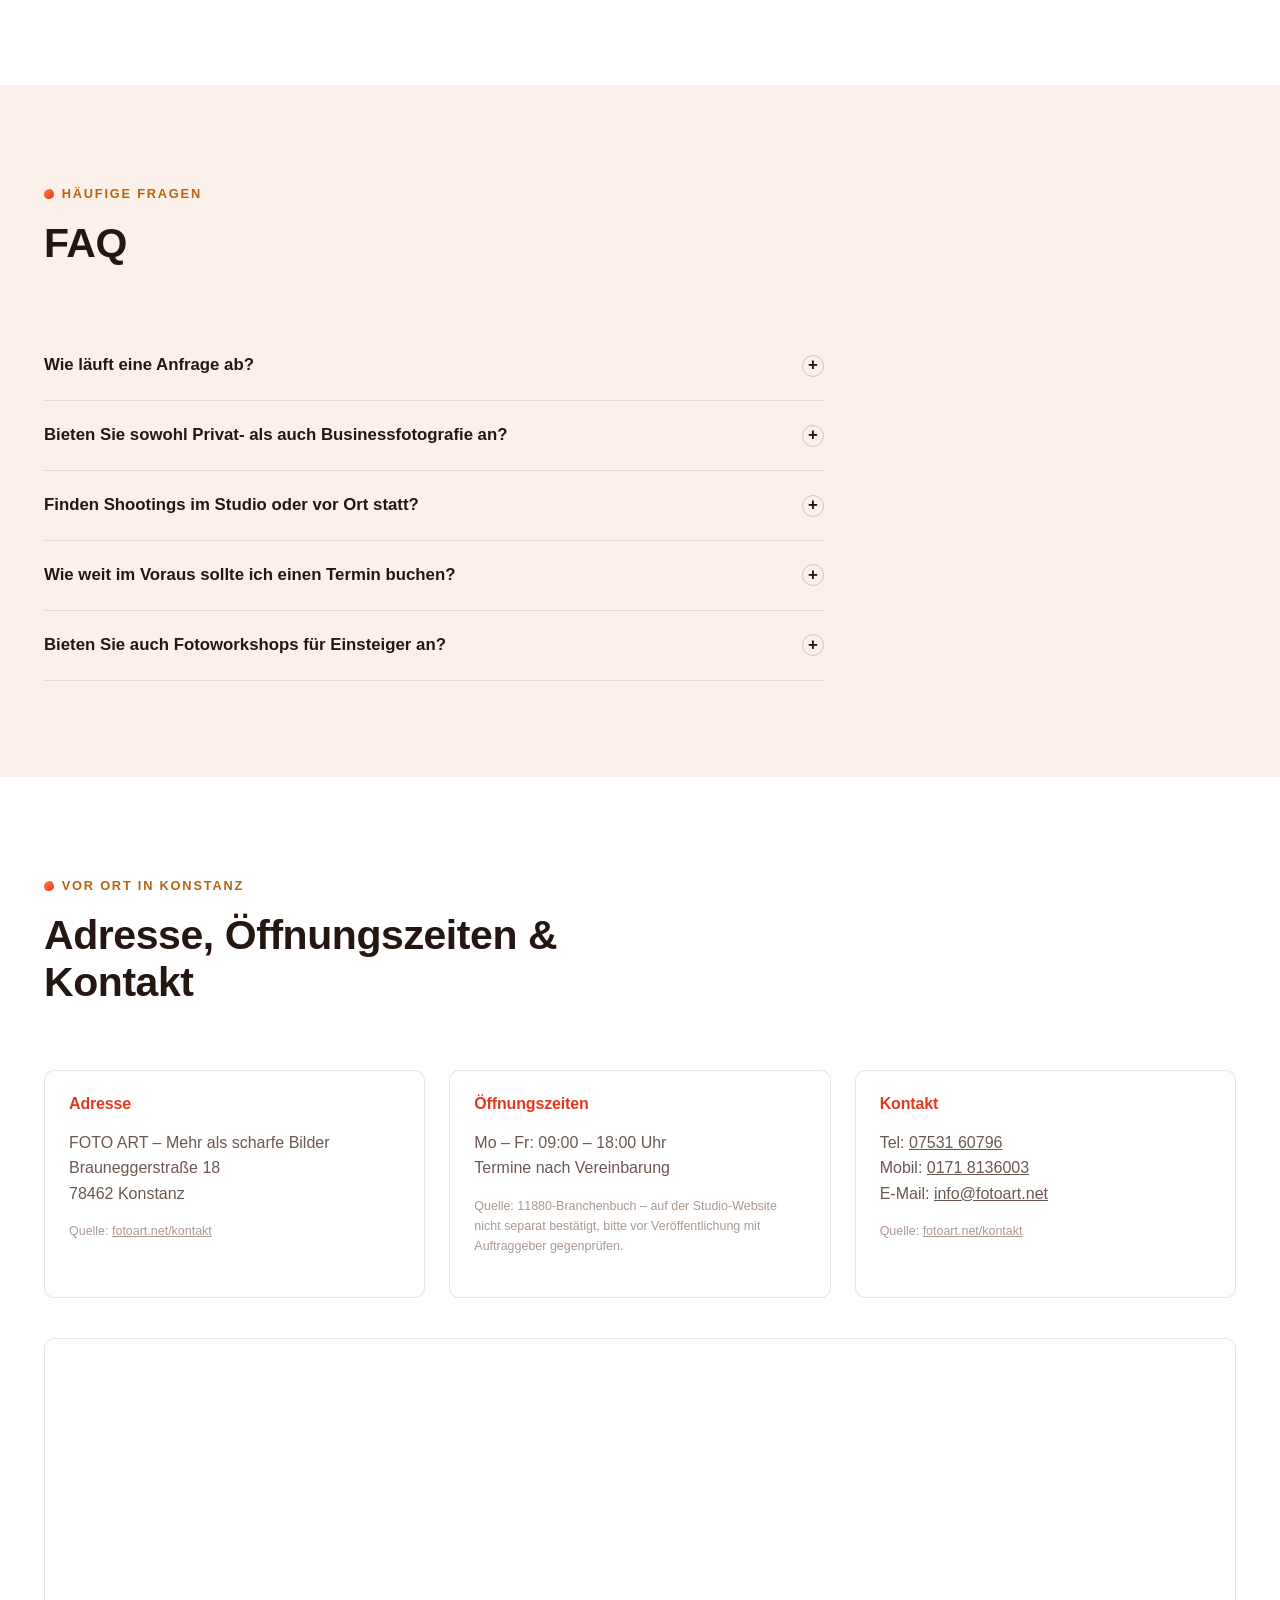
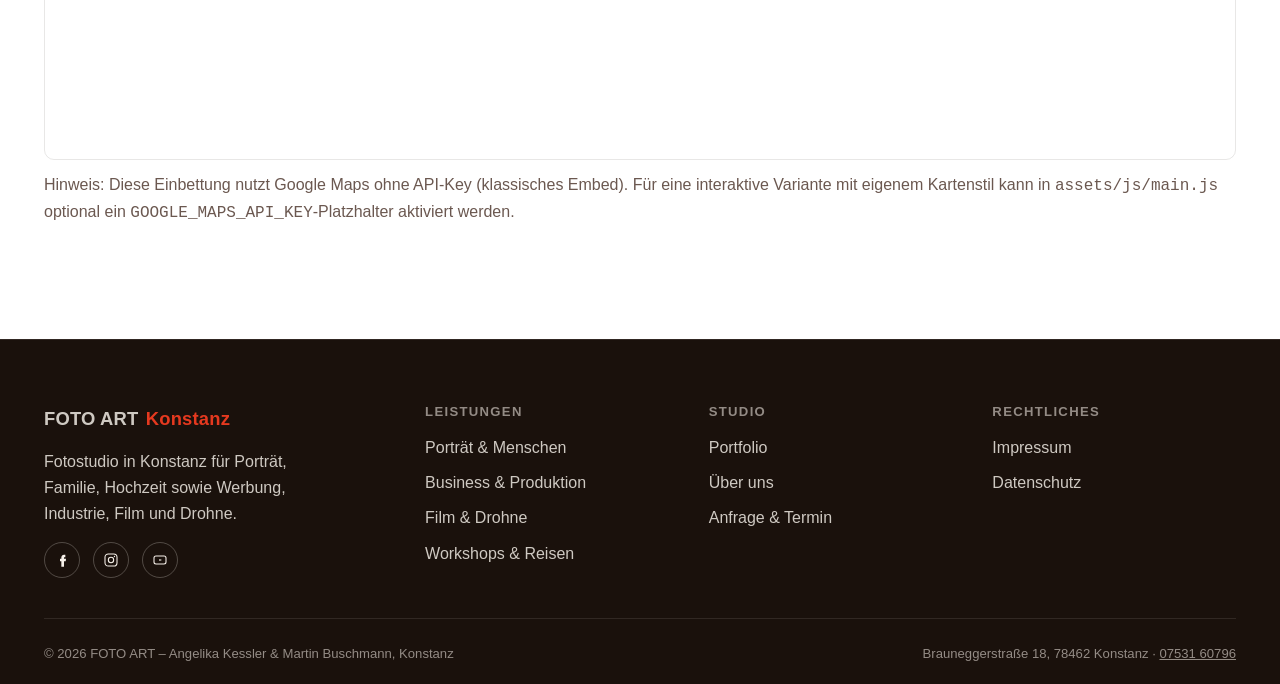
==== commit c3e4cdad: "Add rounded white transition card at the hero's bottom edge The dark hero photo previously cut hard " ====
--- a/index.html
+++ b/index.html
@@ -93,7 +93,7 @@
   </div>
 
   <!-- ======================== PATH SPLIT ======================== -->
-  <section id="leistungen" aria-labelledby="leistungen-h">
+  <section id="leistungen" class="section-lift" aria-labelledby="leistungen-h">
     <div class="container">
       <div class="section-head">
         <p class="eyebrow">Ihr Einstieg</p>
--- a/assets/css/styles.css
+++ b/assets/css/styles.css
@@ -631,6 +631,21 @@
   min-height: 88vh;
 }
 
+/* Bewusster Übergang vom dunklen Hero-Foto zum weißen Markenauftritt: die
+   erste weiße Sektion schiebt sich als abgerundete Karte leicht über die
+   untere Kante des Hero-Fotos, statt hart auf Dunkel zu schneiden. */
+.section-lift {
+  position: relative;
+  z-index: 6;
+  margin-top: -40px;
+  border-radius: 32px 32px 0 0;
+  background: var(--c-bg);
+  box-shadow: 0 -24px 48px rgba(36, 23, 18, 0.10);
+}
+@media (max-width: 700px) {
+  .section-lift { margin-top: -24px; border-radius: 20px 20px 0 0; }
+}
+
 /* ==========================================================================
    Path split (Porträt / Business)
    ========================================================================== */
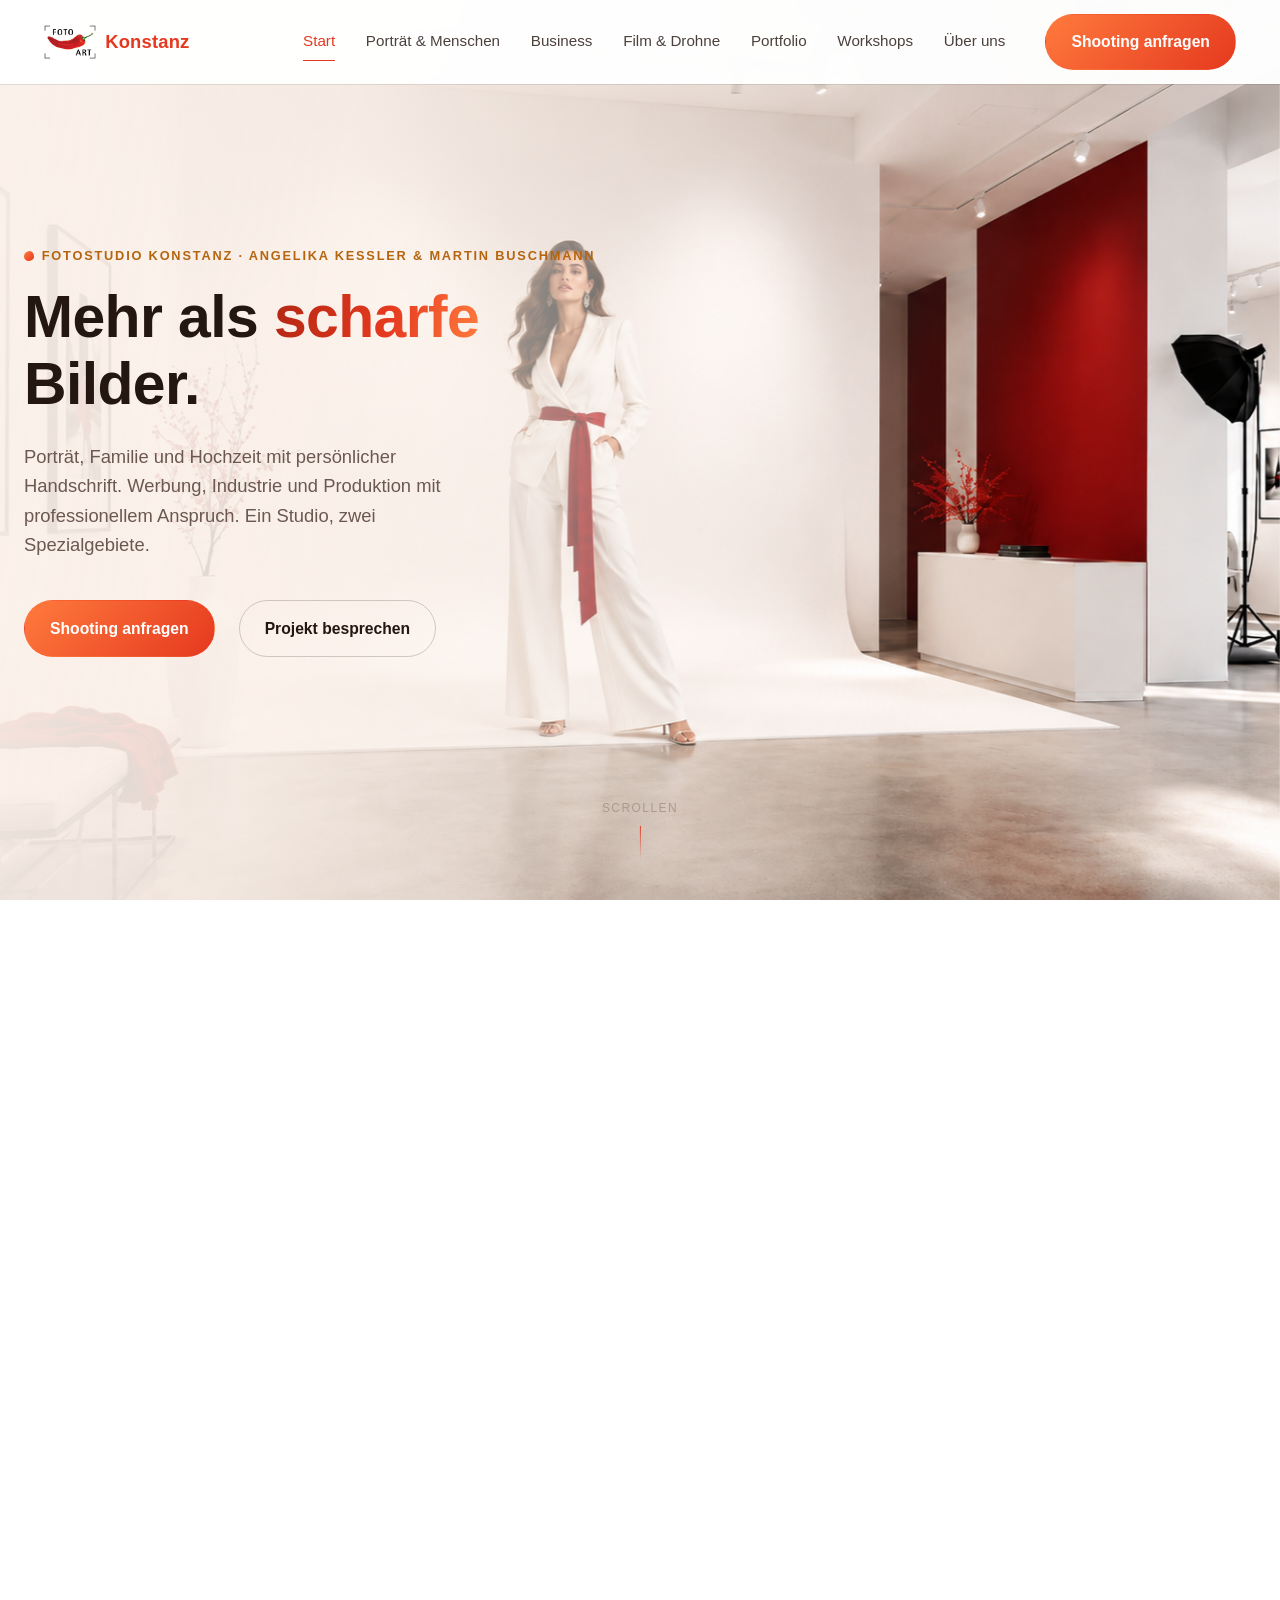
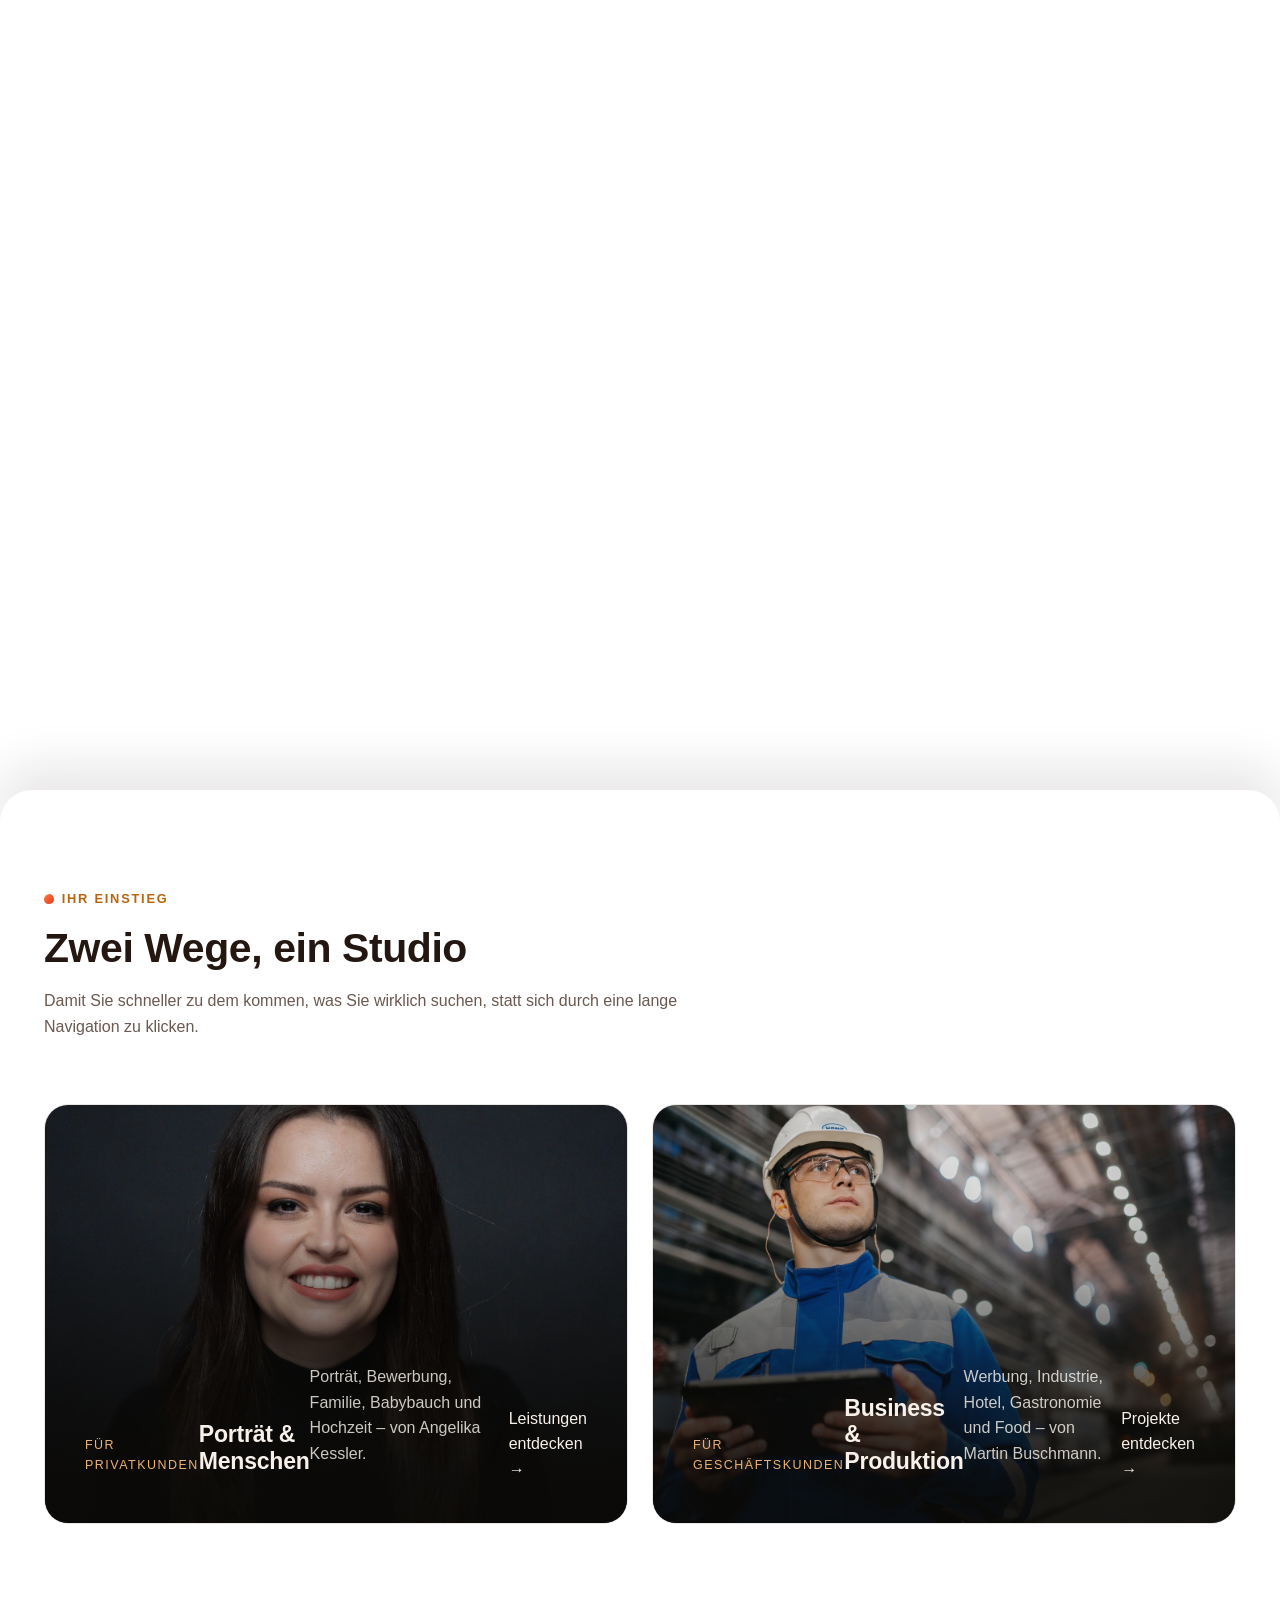
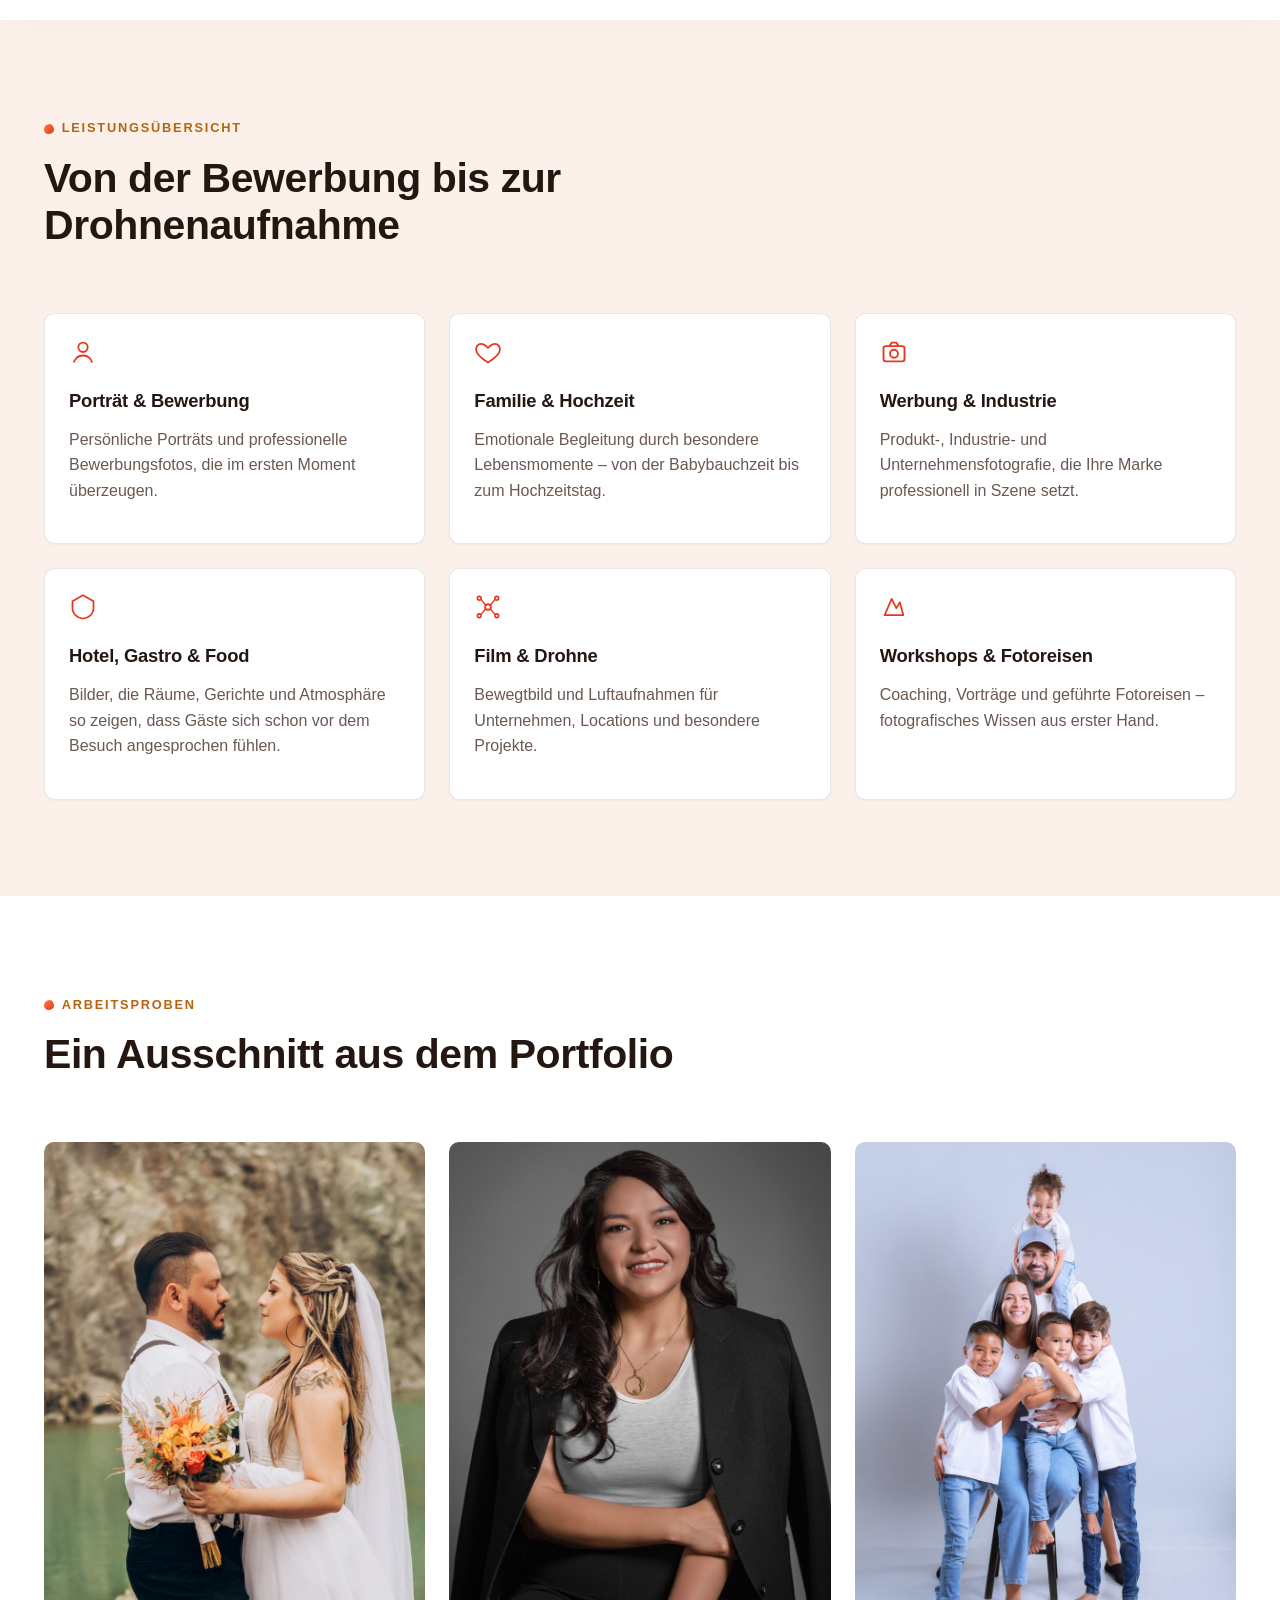
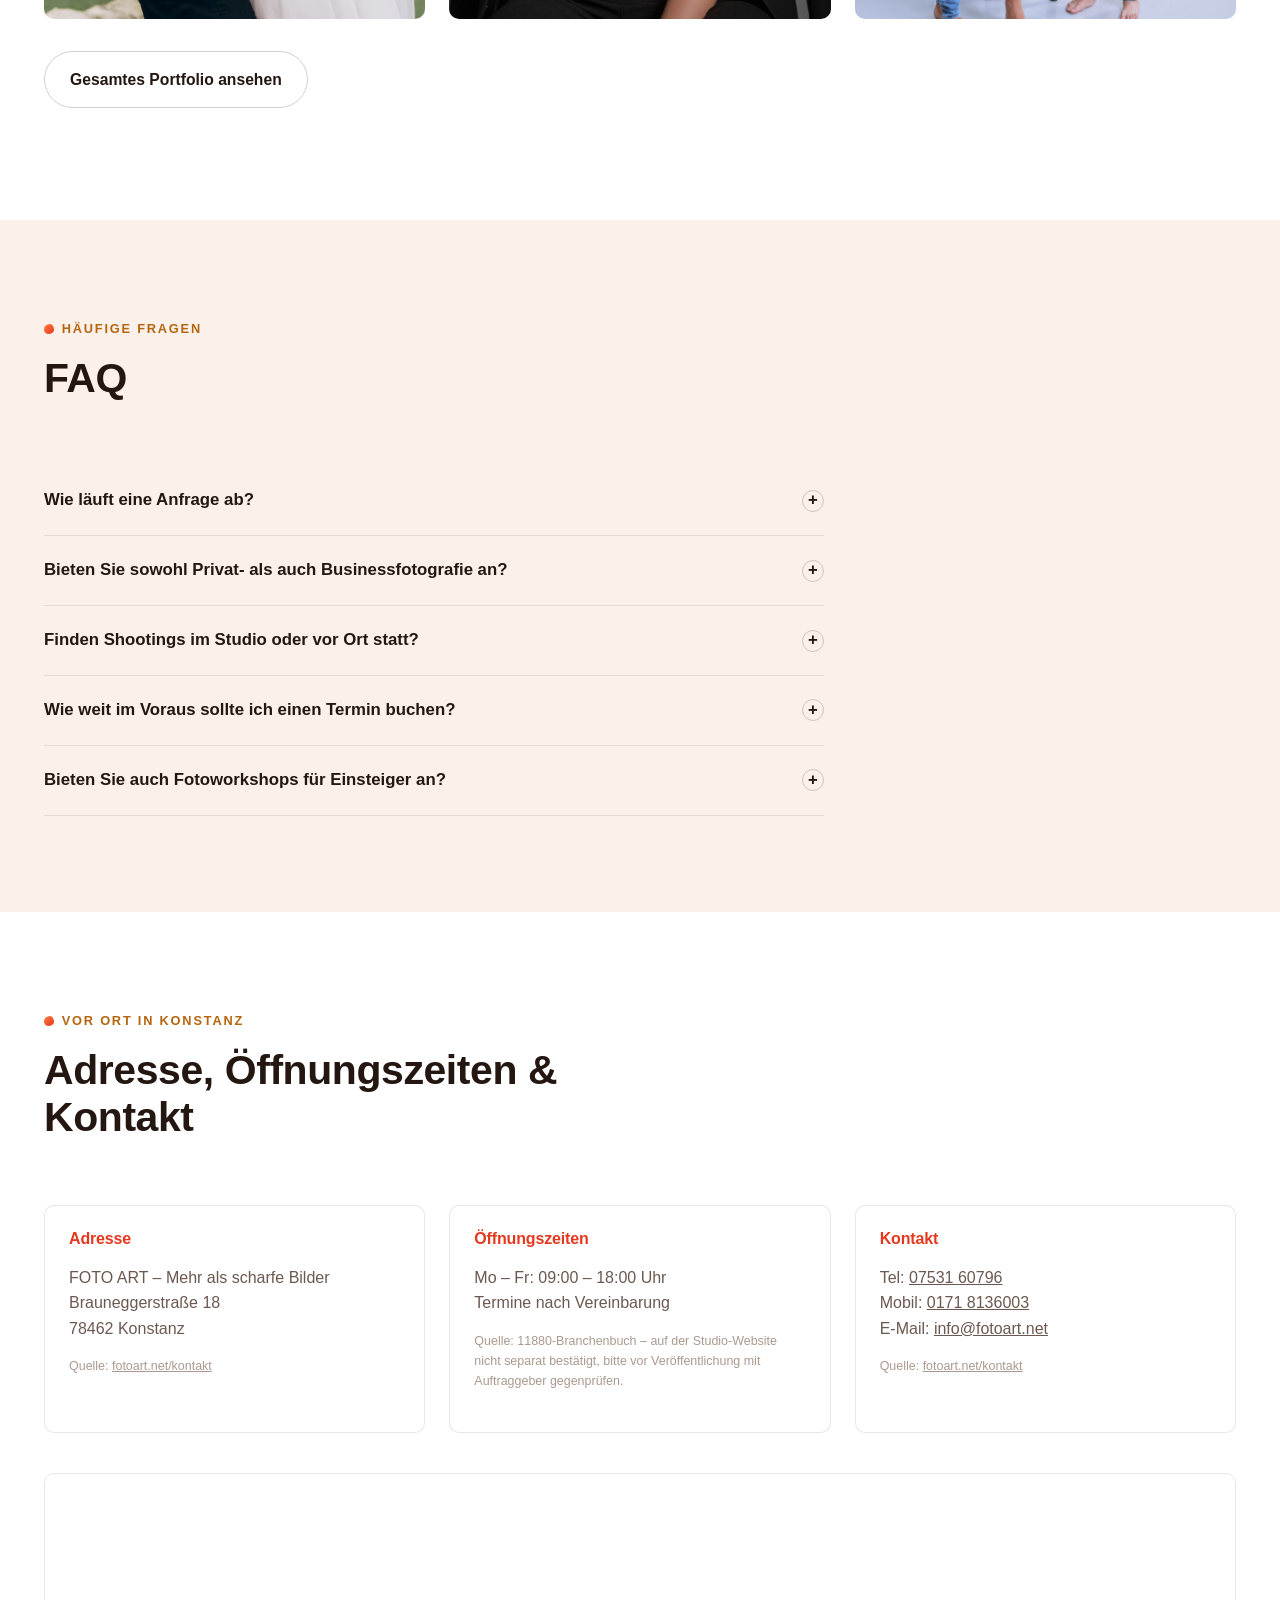
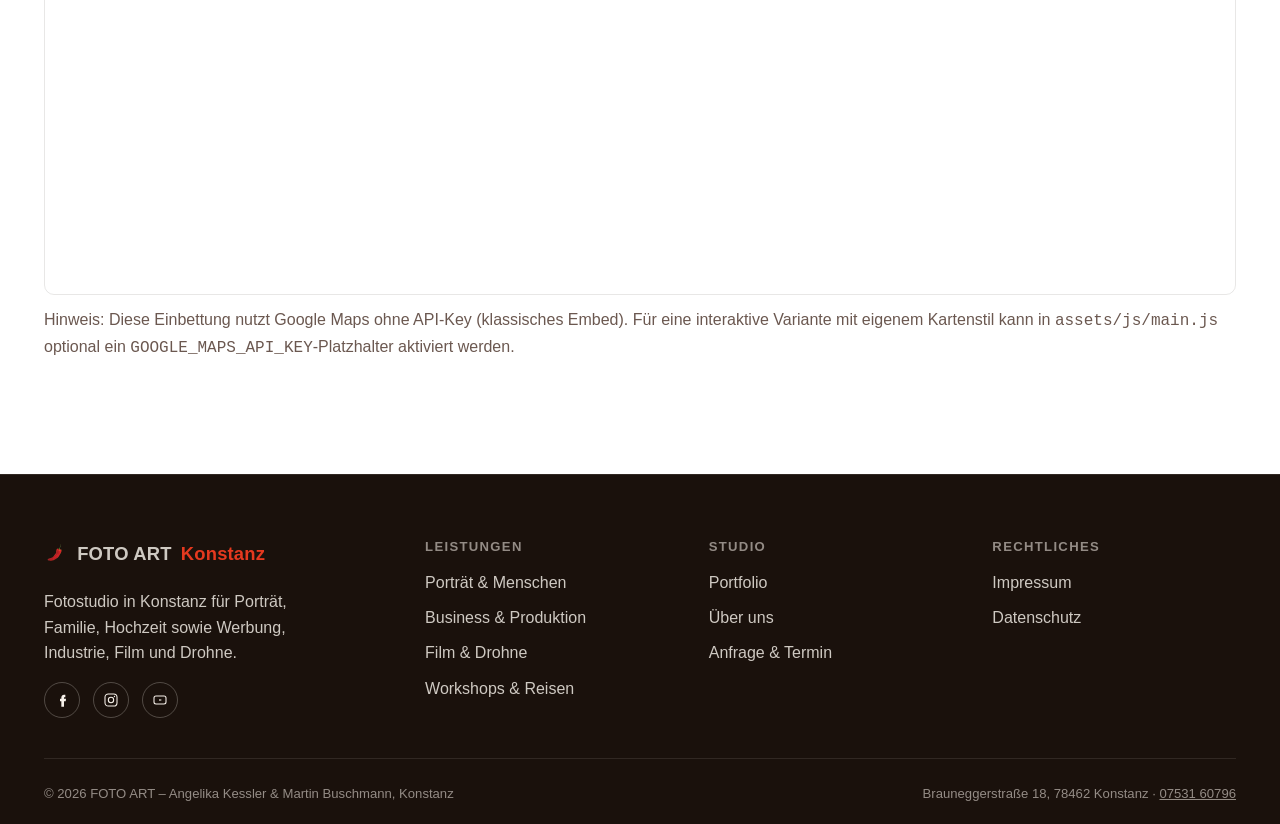
==== commit d719ed55: "Add camera-photo hero sequence and real FOTO ART branding (logo + favicon) - Replace the graphic her" ====
--- a/index.html
+++ b/index.html
@@ -12,7 +12,12 @@
 <meta property="og:description" content="Fotostudio in Konstanz für Porträt, Familie, Hochzeit, Business, Industrie, Film & Drohne.">
 <meta property="og:image" content="assets/img/hero-foto-art.png">
 <meta property="og:locale" content="de_DE">
-<meta name="theme-color" content="#15130f">
+<meta name="theme-color" content="#ffffff">
+<link rel="icon" href="favicon.ico" sizes="32x32">
+<link rel="icon" type="image/png" sizes="16x16" href="assets/img/favicon-16.png">
+<link rel="icon" type="image/png" sizes="32x32" href="assets/img/favicon-32.png">
+<link rel="icon" type="image/png" sizes="192x192" href="assets/img/favicon-192.png">
+<link rel="apple-touch-icon" sizes="180x180" href="assets/img/favicon-180.png">
 <link rel="stylesheet" href="assets/css/styles.css">
 <script>
   if (matchMedia("(prefers-reduced-motion: reduce)").matches) {
@@ -23,9 +28,9 @@
 <body>
 <a class="skip-link" href="#main">Zum Inhalt springen</a>
 
-<header class="site-header site-header--on-photo">
+<header class="site-header">
   <div class="container">
-    <a class="logo" href="index.html" aria-label="FOTO ART Konstanz – Startseite">FOTO ART <span>Konstanz</span></a>
+    <a class="logo" href="index.html" aria-label="FOTO ART Konstanz – Startseite"><img class="logo-mark" src="assets/img/logo-fotoart.png" alt="FOTO ART" width="153" height="100"> <span>Konstanz</span></a>
     <nav class="main-nav" id="main-nav" aria-label="Hauptnavigation">
       <ul>
         <li><a href="index.html" aria-current="page">Start</a></li>
@@ -50,33 +55,66 @@
   <div class="hero-wrapper" data-hero>
     <div class="hero-stage">
       <div class="hero-media">
-        <div class="hero-media__bg" data-hero-bg role="img" aria-label="Porträtfotografie im Studio: eine Frau im warmen Streiflicht vor dunklem Hintergrund, im Vordergrund eine professionelle Kamera auf einem Kamerakran."></div>
+        <div class="hero-media__bg" data-hero-bg role="img" aria-label="Fotostudio in Weiß und Rot: eine Frau im weißen Anzug mit rotem Bindeband posiert vor einer Studio-Cyclorama-Wand, im Hintergrund Galerie-Fotografien, eine rote Akzentwand und Blitzlicht-Equipment."></div>
         <div class="hero-media__scrim" aria-hidden="true"></div>
-        <div class="hero-media__vignette" aria-hidden="true"></div>
-
-        <div class="hero-lens" data-hero-lens aria-hidden="true" role="presentation">
-          <div class="hero-lens__backdrop" data-hero-lens-backdrop></div>
-          <div class="hero-lens__iris" data-hero-lens-iris></div>
-          <div class="hero-lens__ring" data-hero-lens-ring></div>
-          <div class="hero-lens__hud" data-hero-lens-hud>
-            <svg viewBox="0 0 100 100" preserveAspectRatio="none">
-              <path class="bracket" d="M6,18 L6,6 L18,6"/>
-              <path class="bracket" d="M82,6 L94,6 L94,18"/>
-              <path class="bracket" d="M6,82 L6,94 L18,94"/>
-              <path class="bracket" d="M94,82 L94,94 L82,94"/>
-              <path class="crosshair" d="M50,38 L50,46 M50,54 L50,62 M38,50 L46,50 M54,50 L62,50"/>
-              <text x="10" y="90">AF · f/2.8 · 1/200s</text>
-            </svg>
-          </div>
-        </div>
       </div>
 
       <a class="btn btn-ghost hero-skip" href="#leistungen">Animation überspringen</a>
+
+      <!-- Sucher/Fokus-Rahmen, der sich beim Scrollen um die Person zusammenzieht -->
+      <div class="hero-focus" data-hero-focus aria-hidden="true" role="presentation">
+        <svg viewBox="0 0 100 100" preserveAspectRatio="none">
+          <path class="bracket" d="M3,20 L3,3 L20,3"/>
+          <path class="bracket" d="M80,3 L97,3 L97,20"/>
+          <path class="bracket" d="M3,80 L3,97 L20,97"/>
+          <path class="bracket" d="M97,80 L97,97 L80,97"/>
+          <text x="6" y="94">AF · f/2.8 · 1/200s</text>
+        </svg>
+      </div>
+
+      <!-- Blitz-Overlay für den Auslöse-Moment -->
+      <div class="hero-flash" data-hero-flash aria-hidden="true"></div>
+
+      <!-- Kamera im Vordergrund: hebt sich beim Scrollen, fotografiert, senkt sich wieder -->
+      <div class="hero-camera" data-hero-camera aria-hidden="true" role="presentation">
+        <svg class="hero-camera__svg" viewBox="0 0 240 170">
+          <defs>
+            <linearGradient id="cameraBody" x1="0" y1="0" x2="0" y2="1">
+              <stop offset="0%" stop-color="#3a332c"/>
+              <stop offset="100%" stop-color="#171310"/>
+            </linearGradient>
+            <linearGradient id="cameraLensRim" x1="0" y1="0" x2="1" y2="1">
+              <stop offset="0%" stop-color="#0c0a08"/>
+              <stop offset="70%" stop-color="#2a241e"/>
+            </linearGradient>
+            <radialGradient id="cameraGlass" cx="38%" cy="34%" r="75%">
+              <stop offset="0%" stop-color="#4a5a66"/>
+              <stop offset="55%" stop-color="#161d21"/>
+              <stop offset="100%" stop-color="#020303"/>
+            </radialGradient>
+          </defs>
+          <rect x="18" y="52" width="150" height="88" rx="14" fill="url(#cameraBody)"/>
+          <rect x="150" y="60" width="30" height="72" rx="12" fill="url(#cameraBody)"/>
+          <rect x="88" y="26" width="46" height="30" rx="7" fill="url(#cameraBody)"/>
+          <rect x="100" y="14" width="14" height="14" rx="3" fill="#171310"/>
+          <circle class="hero-camera__ring" cx="92" cy="97" r="40" fill="none" stroke="#000" stroke-width="10" opacity="0.35"/>
+          <circle cx="92" cy="97" r="34" fill="url(#cameraLensRim)"/>
+          <circle cx="92" cy="97" r="24" fill="url(#cameraGlass)"/>
+          <circle class="hero-camera__glass" data-hero-camera-glass cx="86" cy="90" r="8" fill="#fff" opacity="0.22"/>
+          <circle class="hero-camera__shutter" data-hero-camera-shutter cx="92" cy="97" r="24" fill="#050403" opacity="0"/>
+          <circle cx="163" cy="66" r="5.5" fill="var(--c-accent)"/>
+        </svg>
+      </div>
+
+      <!-- Mini-Polaroid als Bestätigung, dass ein Foto entstanden ist -->
+      <div class="hero-polaroid" data-hero-polaroid aria-hidden="true">
+        <div class="hero-polaroid__photo"></div>
+      </div>
 
       <div class="hero-content">
         <div class="hero-content__inner" data-hero-content>
           <p class="eyebrow">Fotostudio Konstanz · Angelika Kessler &amp; Martin Buschmann</p>
-          <h1>Mehr als scharfe Bilder.</h1>
+          <h1>Mehr als <span class="hero-highlight">scharfe</span> Bilder.</h1>
           <p class="lead">Porträt, Familie und Hochzeit mit persönlicher Handschrift. Werbung, Industrie und Produktion mit professionellem Anspruch. Ein Studio, zwei Spezialgebiete.</p>
           <div class="hero-actions">
             <a class="btn btn-primary" href="anfrage.html?leistung=portraet">Shooting anfragen</a>
@@ -263,7 +301,7 @@
   <div class="container">
     <div class="footer-grid">
       <div>
-        <a class="logo" href="index.html">FOTO ART <span>Konstanz</span></a>
+        <a class="logo" href="index.html"><img class="logo-mark logo-mark--footer" src="assets/img/favicon-192.png" alt="" width="192" height="192"> FOTO ART <span>Konstanz</span></a>
         <p style="margin-top:1rem;max-width:32ch">Fotostudio in Konstanz für Porträt, Familie, Hochzeit sowie Werbung, Industrie, Film und Drohne.</p>
         <div class="social-row">
           <a href="https://www.facebook.com/fotoartbuschmann/" aria-label="Facebook" rel="noopener">
--- a/assets/css/styles.css
+++ b/assets/css/styles.css
@@ -3,9 +3,9 @@
    Editorial, bildstark, hell — an die reale Marke (fotoart.net: Weiß + Rot
    #e64946, Leitmotiv Peperoni) angelehnt, mit feurigem Rot/Orange als
    kreativer Signatur-Akzent. Siehe phase2_marke.md.
-   Der Hero-Bereich liegt weiterhin über einem dunklen Studiofoto und nutzt
-   dafür eigene, helle "--c-hero-*"-Textfarben, unabhängig vom sonst hellen
-   Seitenthema.
+   Die "--c-hero-*"-Textfarben sind für dunkel hinterlegte Flächen reserviert,
+   die real ein Foto zeigen (Path-Cards, Footer) — der Hero selbst ist ein
+   helles Grafik-Design und nutzt die normalen hellen Textfarben.
    ========================================================================== */
 
 :root {
@@ -237,11 +237,9 @@
 /* ==========================================================================
    Header / Navigation
    Logo strikt links, Nav-Punkte einzeilig mit gleichmäßigem Abstand.
-   Standard: solide weiße Leiste mit dunklem Text (für alle Seiten ohne
-   dunkles Foto direkt am Seitenanfang). Nur die Startseite trägt zusätzlich
-   die Modifier-Klasse `.site-header--on-photo`: dort beginnt der Header
-   hell-transparent über dem dunklen Hero-Foto und wechselt beim Scrollen
-   (`.is-scrolled`) auf denselben weißen Stil wie alle anderen Seiten.
+   Solide weiße Leiste mit dunklem Text auf allen Seiten, inklusive Startseite
+   — der Hero ist ein helles Grafik-Design, kein dunkles Foto mehr, daher
+   braucht der Header keine transparente "on-photo"-Variante.
    ========================================================================== */
 
 .site-header {
@@ -259,13 +257,6 @@
   transition: background var(--dur-fast) var(--ease-out), color var(--dur-fast) var(--ease-out), box-shadow var(--dur-fast) var(--ease-out);
 }
 
-.site-header--on-photo:not(.is-scrolled) {
-  color: var(--c-hero-fg);
-  background: linear-gradient(to bottom, rgba(24, 15, 10, 0.55), rgba(24, 15, 10, 0));
-  backdrop-filter: none;
-  box-shadow: none;
-}
-
 .site-header .container {
   display: flex;
   align-items: center;
@@ -276,8 +267,8 @@
 .logo {
   flex: 0 0 auto;
   display: inline-flex;
-  align-items: baseline;
-  gap: 0.4em;
+  align-items: center;
+  gap: 0.5em;
   font-size: 1.15rem;
   font-weight: 700;
   letter-spacing: 0.01em;
@@ -289,8 +280,15 @@
 .logo span {
   color: var(--c-accent);
 }
-.site-header--on-photo:not(.is-scrolled) .logo span {
-  color: var(--c-accent-light);
+
+.logo-mark {
+  height: 34px;
+  width: auto;
+  display: block;
+}
+
+.logo-mark--footer {
+  height: 24px;
 }
 
 .main-nav {
@@ -326,11 +324,6 @@
   color: var(--c-accent);
   opacity: 1;
   border-color: var(--c-accent);
-}
-.site-header--on-photo:not(.is-scrolled) .main-nav a:hover,
-.site-header--on-photo:not(.is-scrolled) .main-nav a[aria-current="page"] {
-  color: var(--c-accent-light);
-  border-color: var(--c-accent-light);
 }
 
 .header-cta {
@@ -350,7 +343,6 @@
   justify-content: center;
   cursor: pointer;
 }
-.site-header--on-photo:not(.is-scrolled) .nav-toggle { border-color: rgba(247, 241, 234, 0.4); }
 
 @media (max-width: 900px) {
   .main-nav {
@@ -406,7 +398,7 @@
   height: 100vh;
   min-height: 560px;
   overflow: hidden;
-  background: var(--c-fg);
+  background: var(--c-bg-alt);
 }
 
 .hero-media {
@@ -422,107 +414,164 @@
   height: 100%;
   background-image: url("../img/hero-foto-art.png");
   background-size: cover;
-  background-position: 78% center;
+  background-position: 38% 24%;
   will-change: transform;
   transform: scale(1.03);
   opacity: 0;
   transition: opacity 900ms var(--ease-out);
-  filter: brightness(0.98);
 }
 
 .hero-media__bg.is-loaded {
   opacity: 1;
 }
 
+/* Heller Scrim: das neue Referenzfoto ist überwiegend hell, daher blendet der
+   Text-Bereich links auf warmes Creme statt auf Dunkel ab — die Person und
+   die rote Studiowand rechts bleiben unverdeckt sichtbar. */
 .hero-media__scrim {
   position: absolute;
   inset: 0;
   background: linear-gradient(
     100deg,
-    rgba(10, 9, 7, 0.94) 0%,
-    rgba(10, 9, 7, 0.72) 30%,
-    rgba(10, 9, 7, 0.18) 56%,
-    rgba(10, 9, 7, 0.05) 72%
+    rgba(251, 241, 234, 0.97) 0%,
+    rgba(251, 241, 234, 0.88) 26%,
+    rgba(251, 241, 234, 0.42) 48%,
+    rgba(251, 241, 234, 0.08) 64%,
+    rgba(251, 241, 234, 0) 76%
   );
 }
 
-.hero-media__vignette {
-  position: absolute;
-  inset: 0;
-  background: radial-gradient(circle at 78% 55%, transparent 55%, rgba(0,0,0,0.55) 100%);
+.hero-skip {
+  position: absolute;
+  z-index: 30;
+  top: calc(var(--header-h) + var(--space-2));
+  right: var(--space-3);
+  opacity: 0;
   pointer-events: none;
-}
-
-/* Lens iris reveal */
-.hero-lens {
-  position: absolute;
-  inset: 0;
+  transition: opacity var(--dur-fast);
+  background: rgba(255, 255, 255, 0.9);
+  color: var(--c-fg);
+  border-color: var(--c-border-strong);
+}
+.hero-skip:focus {
+  opacity: 1;
+  pointer-events: auto;
+}
+
+/* ---------- Fokus-Sucher: zieht sich beim Scrollen um die Person zusammen ---------- */
+.hero-focus {
+  position: absolute;
+  z-index: 10;
   pointer-events: none;
   opacity: 0;
 }
-
-/* Volle Bühnenfläche, pixelgleich mit .hero-media__bg — nur per clip-path als
-   Kreis freigelegt, damit Bildausschnitt und -maßstab nahtlos zum Hintergrund
-   passen (kein Zoom/Qualitätsverlust, sondern ein "Loch" durch die Abdunkelung). */
-.hero-lens__iris {
-  position: absolute;
-  inset: 0;
-  background-image: url("../img/hero-foto-art.png");
-  background-size: cover;
-  background-position: 78% center;
-  clip-path: inset(50% 50% 50% 50% round 9px);
-}
-
-/* Rein dekorativer Rahmen an der Kante der Display-Öffnung */
-.hero-lens__ring {
-  position: absolute;
-  border: 1px solid rgba(234, 178, 115, 0.65);
-  box-shadow: 0 0 40px 8px rgba(0, 0, 0, 0.5);
-}
-
-.hero-lens__hud {
-  position: absolute;
-  opacity: 0;
-}
-
-.hero-lens__hud svg { width: 100%; height: 100%; display: block; overflow: visible; }
-.hero-lens__hud text {
+.hero-focus svg { width: 100%; height: 100%; display: block; overflow: visible; }
+.hero-focus .bracket {
+  fill: none;
+  stroke: var(--c-accent);
+  stroke-width: 0.8;
+  stroke-linecap: round;
+}
+.hero-focus text {
   font-family: var(--font-sans);
   font-size: 3.6px;
   letter-spacing: 0.05em;
-  fill: var(--c-hero-gold);
-}
-.hero-lens__hud .bracket {
-  fill: none;
-  stroke: var(--c-hero-gold);
-  stroke-width: 0.6;
-  stroke-linecap: round;
-}
-.hero-lens__hud .crosshair {
-  fill: none;
-  stroke: rgba(247, 241, 234, 0.55);
-  stroke-width: 0.35;
-}
-
-.hero-lens__backdrop {
+  fill: var(--c-accent-dark);
+}
+
+/* ---------- Blitz-Overlay ---------- */
+.hero-flash {
   position: absolute;
   inset: 0;
-  background: #070605;
+  background: #fff;
   opacity: 0;
-}
-
-/* Content — steht immer über dem dunklen Foto, bleibt daher bewusst hell,
-   unabhängig vom sonst hellen Seitenthema. */
+  pointer-events: none;
+  z-index: 20;
+}
+.hero-flash.is-active {
+  animation: hero-flash-pulse 420ms ease-out;
+}
+@keyframes hero-flash-pulse {
+  0% { opacity: 0; }
+  12% { opacity: 0.92; }
+  100% { opacity: 0; }
+}
+
+/* ---------- Kamera im Vordergrund ---------- */
+.hero-camera {
+  position: absolute;
+  left: 50%;
+  bottom: -4%;
+  width: min(30vw, 320px);
+  transform: translate(-50%, 40%);
+  opacity: 0;
+  pointer-events: none;
+  z-index: 15;
+  filter: drop-shadow(0 18px 30px rgba(23, 19, 16, 0.35));
+}
+.hero-camera__svg { width: 100%; height: auto; display: block; overflow: visible; }
+.hero-camera__shutter {
+  transform-origin: 92px 97px;
+  transform-box: view-box;
+}
+.hero-camera.is-clicking .hero-camera__shutter {
+  animation: hero-shutter-click 380ms ease-out;
+}
+@keyframes hero-shutter-click {
+  0% { opacity: 0; transform: scale(0.25); }
+  35% { opacity: 1; transform: scale(1.05); }
+  60% { opacity: 1; transform: scale(1); }
+  100% { opacity: 0; transform: scale(0.25); }
+}
+
+/* ---------- Mini-Polaroid: Bestätigung, dass ein Foto entstanden ist ---------- */
+.hero-polaroid {
+  position: absolute;
+  left: calc(50% + min(9vw, 96px));
+  bottom: 6%;
+  width: min(15vw, 150px);
+  aspect-ratio: 4 / 5;
+  background: #fff;
+  padding: 0.5rem 0.5rem 1.4rem;
+  border-radius: 3px;
+  box-shadow: 0 16px 32px rgba(23, 19, 16, 0.28);
+  opacity: 0;
+  transform: translateY(10px) scale(0.85) rotate(-4deg);
+  z-index: 16;
+  pointer-events: none;
+}
+.hero-polaroid__photo {
+  width: 100%;
+  height: 100%;
+  background-image: url("../img/hero-foto-art.png");
+  background-size: 320% auto;
+  background-position: 30% 20%;
+}
+.hero-polaroid.is-visible {
+  animation: hero-polaroid-in 550ms var(--ease-out) forwards;
+}
+.hero-polaroid.is-leaving {
+  animation: hero-polaroid-out 400ms var(--ease-out) forwards;
+}
+@keyframes hero-polaroid-in {
+  from { opacity: 0; transform: translateY(10px) scale(0.85) rotate(-4deg); }
+  to { opacity: 1; transform: translateY(0) scale(1) rotate(-3deg); }
+}
+@keyframes hero-polaroid-out {
+  from { opacity: 1; transform: translateY(0) scale(1) rotate(-3deg); }
+  to { opacity: 0; transform: translateY(-8px) scale(0.9) rotate(-3deg); }
+}
+
+/* Content — dunkler Text vor dem hellen Scrim, wie im übrigen Seitenthema. */
 .hero-content {
   position: relative;
   z-index: 5;
   height: 100%;
   display: flex;
   align-items: center;
-  color: var(--c-hero-fg);
-}
-
-.hero-content .eyebrow { color: var(--c-hero-gold); }
+}
+
+.hero-content .eyebrow { color: var(--c-gold); }
 
 .hero-content__inner {
   max-width: 620px;
@@ -539,12 +588,19 @@
 
 .hero-content h1 {
   margin-bottom: var(--space-3);
-  color: var(--c-hero-fg);
+  color: var(--c-fg);
+}
+
+.hero-highlight {
+  background: linear-gradient(100deg, var(--c-accent-dark), var(--c-accent) 55%, var(--c-accent-light));
+  -webkit-background-clip: text;
+  background-clip: text;
+  color: transparent;
 }
 
 .hero-content p.lead {
   font-size: 1.15rem;
-  color: var(--c-hero-fg-muted);
+  color: var(--c-fg-muted);
   max-width: 46ch;
 }
 
@@ -553,17 +609,6 @@
   flex-wrap: wrap;
   gap: var(--space-3);
   margin-top: var(--space-4);
-}
-
-.hero-actions .btn-ghost,
-.hero-skip {
-  color: var(--c-hero-fg);
-  border-color: rgba(247, 241, 234, 0.4);
-}
-.hero-actions .btn-ghost:hover,
-.hero-skip:hover {
-  border-color: var(--c-hero-gold);
-  color: var(--c-hero-gold);
 }
 
 .hero-scroll-cue {
@@ -578,14 +623,14 @@
   font-size: 0.75rem;
   letter-spacing: 0.12em;
   text-transform: uppercase;
-  color: var(--c-hero-fg-faint);
+  color: var(--c-fg-faint);
   z-index: 5;
 }
 
 .hero-scroll-cue__line {
   width: 1px;
   height: 34px;
-  background: linear-gradient(to bottom, var(--c-hero-gold), transparent);
+  background: linear-gradient(to bottom, var(--c-accent), transparent);
   animation: hero-cue-pulse 1.8s ease-in-out infinite;
 }
 
@@ -594,34 +639,12 @@
   50% { opacity: 1; transform: scaleY(1); }
 }
 
-.hero-skip {
-  position: absolute;
-  z-index: 30;
-  top: calc(var(--header-h) + var(--space-2));
-  right: var(--space-3);
-  opacity: 0;
-  pointer-events: none;
-  transition: opacity var(--dur-fast);
-}
-.hero-skip:focus {
-  opacity: 1;
-  pointer-events: auto;
-}
-
-.hero-fallback-note {
-  display: none;
-}
-
-/* No-JS / reduced motion fallback: static hero */
+/* No-JS / reduced motion fallback: statischer Hero, keine Sperre, keine Kamera-Sequenz */
 .no-js .hero-stage,
 .reduced-motion .hero-stage {
   position: relative;
   height: auto;
   min-height: 88vh;
-}
-.no-js .hero-lens,
-.reduced-motion .hero-lens {
-  display: none;
 }
 .no-js .hero-media__bg,
 .reduced-motion .hero-media__bg {
@@ -630,10 +653,36 @@
   position: relative;
   min-height: 88vh;
 }
-
-/* Bewusster Übergang vom dunklen Hero-Foto zum weißen Markenauftritt: die
+.no-js .hero-focus,
+.reduced-motion .hero-focus,
+.no-js .hero-camera,
+.reduced-motion .hero-camera,
+.no-js .hero-polaroid,
+.reduced-motion .hero-polaroid,
+.no-js .hero-flash,
+.reduced-motion .hero-flash {
+  display: none;
+}
+
+@media (max-width: 760px) {
+  .hero-media__bg { background-position: 32% 22%; }
+  .hero-media__scrim {
+    background: linear-gradient(
+      180deg,
+      rgba(251, 241, 234, 0.6) 0%,
+      rgba(251, 241, 234, 0.9) 55%,
+      rgba(251, 241, 234, 0.97) 100%
+    );
+  }
+  .hero-content { align-items: flex-end; padding-bottom: var(--space-6); }
+  .hero-camera { width: min(46vw, 240px); }
+  .hero-polaroid { left: auto; right: var(--space-3); width: min(26vw, 130px); }
+  .hero-scroll-cue { display: none; }
+}
+
+/* Bewusster Übergang vom hellen Hero-Foto zum weißen Markenauftritt: die
    erste weiße Sektion schiebt sich als abgerundete Karte leicht über die
-   untere Kante des Hero-Fotos, statt hart auf Dunkel zu schneiden. */
+   untere Kante des Hero-Bereichs. */
 .section-lift {
   position: relative;
   z-index: 6;
